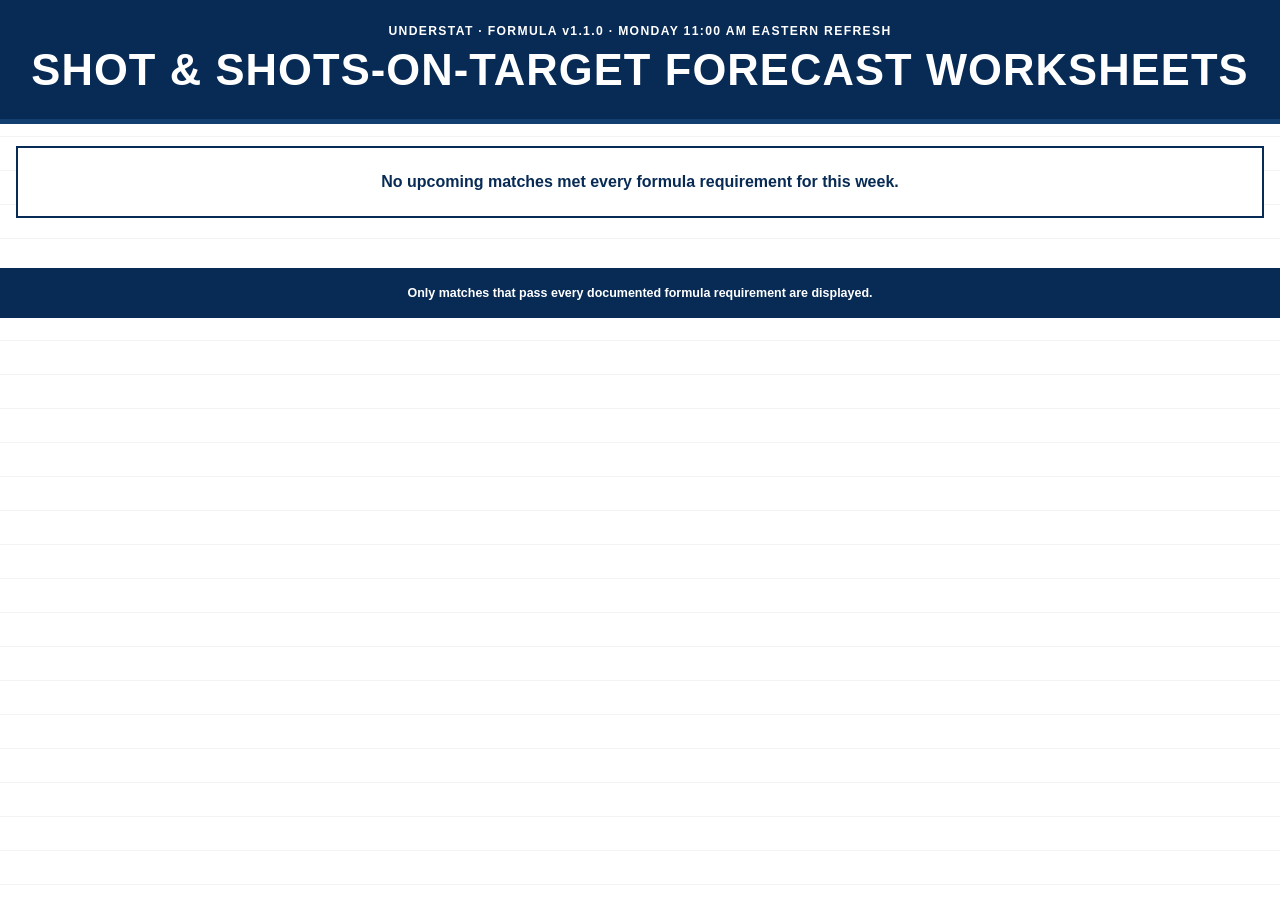
==== index.html @ fd8d9537 "Publish worksheet-only dashboard" ====
<!doctype html>
<html lang="en">
<head>
  <meta charset="utf-8">
  <meta name="viewport" content="width=device-width, initial-scale=1">
  <meta name="description" content="Weekly shots and shots-on-target forecast worksheets.">
  <title>Shot & Shots-on-Target Forecast Worksheets</title>
  <link rel="stylesheet" href="./assets/styles.css">
</head>
<body>
  <header class="site-header">
    <p>UNDERSTAT · FORMULA v1.1.0 · MONDAY 11:00 AM EASTERN REFRESH</p>
    <h1>SHOT & SHOTS-ON-TARGET FORECAST WORKSHEETS</h1>
  </header>
  <main>
    <section id="loading" class="message">Loading eligible weekly worksheets…</section>
    <section id="fixtures" class="worksheets" aria-live="polite"></section>
    <section id="empty" class="message hidden">
      No upcoming matches met every formula requirement for this week.
    </section>
  </main>
  <footer>
    Only matches that pass every documented formula requirement are displayed.
  </footer>
  <script src="./assets/app.js" defer></script>
</body>
</html>
---- assets/styles.css ----
:root{
  --navy:#082b55;
  --navy-2:#123f70;
  --navy-3:#2f5d89;
  --white:#ffffff;
  --blue-wash:rgba(8,43,85,.055);
  --blue-line:rgba(8,43,85,.30);
}
*{box-sizing:border-box}
body{margin:0;background:var(--white);color:var(--navy);font-family:Arial,Helvetica,sans-serif;background-image:linear-gradient(var(--blue-wash) 1px,transparent 1px);background-size:100% 34px}
.site-header{background:var(--navy);color:var(--white);text-align:center;padding:24px 18px;border-bottom:5px solid var(--navy-2)}
.site-header p{margin:0 0 8px;font-size:.76rem;font-weight:800;letter-spacing:.11em}
.site-header h1{margin:0;font-size:clamp(1.55rem,3.4vw,3rem);letter-spacing:.025em}
main{max-width:1740px;margin:auto;padding:22px 16px 50px}
.worksheets{display:grid;gap:32px}
.worksheet{background:var(--white);border:3px solid var(--navy);box-shadow:0 15px 38px rgba(8,43,85,.14)}
.worksheet-title{text-align:center;padding:14px 15px 12px;border-bottom:2px solid var(--navy)}
.worksheet-title h2{margin:0;font-size:clamp(1.55rem,3vw,2.35rem)}
.worksheet-title p{margin:6px 0 0;font-size:.82rem;font-weight:800;color:var(--navy-2)}
.team-grid{display:grid;grid-template-columns:1fr 1fr;gap:16px;padding:16px}
.panel{border:2px solid var(--navy);background:var(--white);overflow:hidden}
.panel-heading{display:flex;justify-content:space-between;gap:12px;padding:10px 12px;background:var(--blue-wash);border-bottom:2px solid var(--navy);font-weight:900}
.panel-heading strong{font-size:1.25rem}.panel-heading span{font-size:.79rem;text-align:right}
.table-wrap{overflow-x:auto;padding:10px}
table{width:100%;border-collapse:collapse;font-size:.77rem;color:var(--navy)}
th,td{border:1px solid var(--blue-line);padding:7px 6px;text-align:center;white-space:nowrap}
th{background:var(--blue-wash);font-weight:900}
td.opponent,td.fixture{text-align:left}
.sample-summary{padding:0 12px 7px;font-weight:900;font-size:.82rem;display:flex;gap:24px;flex-wrap:wrap}
.definitions{padding:0 12px 12px;font-size:.75rem;color:var(--navy-3);font-weight:700}
.rc{font-weight:900;text-decoration:underline}.fallback{display:block;font-size:.65rem}
.section-heading{padding:9px 13px;background:var(--blue-wash);border-top:2px solid var(--navy);border-bottom:2px solid var(--navy);font-weight:900;font-size:1.05rem}
.h2h{padding:10px 14px 14px}.h2h-note{font-size:.75rem;font-weight:700;color:var(--navy-3);margin:10px 0 0}
.calculation-grid{display:grid;grid-template-columns:1fr 1.08fr 1fr;gap:14px;padding:16px;border-top:2px solid var(--navy)}
.calculation{border:2px solid var(--navy);padding:13px;min-height:210px}.calculation h3{margin:0 0 14px;font-size:1.15rem}.formula-line{font-family:"Courier New",monospace;font-size:.84rem;font-weight:700;margin:10px 0;line-height:1.5}.formula-result{font-family:"Courier New",monospace;font-weight:900;margin:2px 0 14px;padding-left:34px}.context{margin-top:20px;font-family:"Courier New",monospace;font-size:.8rem;font-weight:700}
.component-row{display:grid;grid-template-columns:48px 1fr 70px;gap:8px;font-family:"Courier New",monospace;font-size:.82rem;font-weight:700;margin:9px 0}.combined-line{border-top:1px solid var(--blue-line);padding-top:10px;margin-top:12px;font-family:"Courier New",monospace;font-weight:900;font-size:.82rem}
.forecast-grid{display:grid;grid-template-columns:repeat(3,1fr);gap:10px;padding:0 16px 16px}.forecast-box{border:3px solid var(--navy);min-height:84px;padding:10px 13px;display:flex;justify-content:space-between;align-items:center;background:var(--blue-wash)}.forecast-box span{font-size:.95rem;font-weight:900}.forecast-box strong{font-size:2rem;color:var(--navy)}
.message{border:2px solid var(--navy);padding:25px;text-align:center;font-weight:900;background:var(--white)}.hidden{display:none}
footer{background:var(--navy);color:var(--white);text-align:center;padding:18px;font-size:.78rem;font-weight:700}
@media(max-width:1050px){.team-grid,.calculation-grid{grid-template-columns:1fr}.forecast-grid{grid-template-columns:1fr 1fr}}
@media(max-width:620px){main{padding:12px 7px 30px}.team-grid,.calculation-grid{padding:8px;gap:8px}.forecast-grid{grid-template-columns:1fr;padding:0 8px 8px}.worksheet-title p{line-height:1.55}.panel-heading{flex-direction:column}.panel-heading span{text-align:left}.forecast-box strong{font-size:1.65rem}}
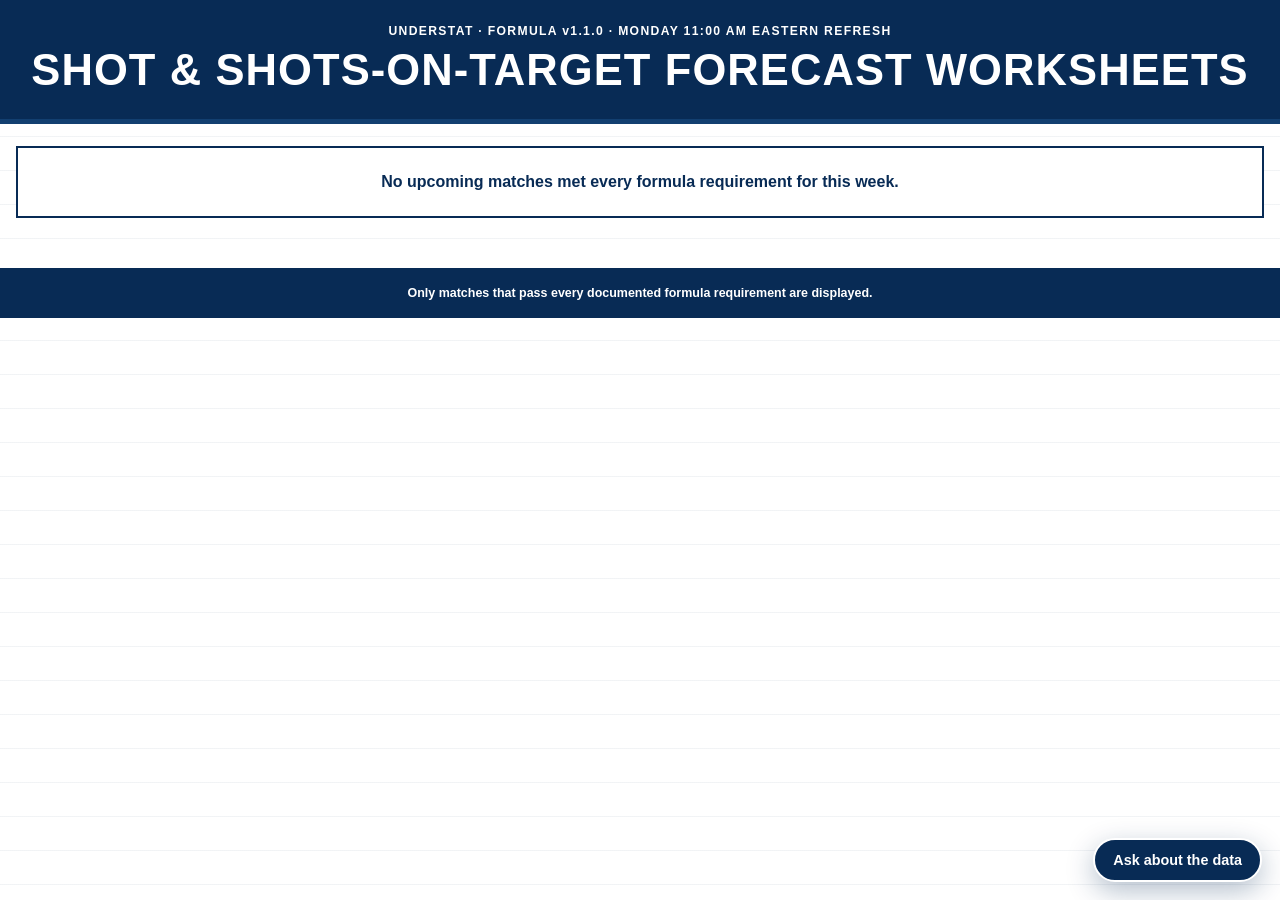
==== commit 435db10d: "Weekly refresh 2026-09-13T19:08:10Z" ====
--- a/index.html
+++ b/index.html
@@ -13,8 +13,8 @@
     <h1>SHOT & SHOTS-ON-TARGET FORECAST WORKSHEETS</h1>
   </header>
   <main>
-    <section id="loading" class="message">Loading eligible weekly worksheets…</section>
-    <section id="fixtures" class="worksheets" aria-live="polite"></section>
+    <section id="loading" class="message" role="status" aria-live="polite" aria-atomic="true">Loading eligible weekly worksheets…</section>
+    <section id="fixtures" class="worksheets"></section>
     <section id="empty" class="message hidden">
       No upcoming matches met every formula requirement for this week.
     </section>
@@ -22,6 +22,50 @@
   <footer>
     Only matches that pass every documented formula requirement are displayed.
   </footer>
+  <button
+    id="data-assistant-toggle"
+    class="assistant-toggle"
+    type="button"
+    aria-controls="data-assistant"
+    aria-haspopup="dialog"
+    aria-expanded="false"
+  >
+    Ask about the data
+  </button>
+  <aside id="data-assistant" class="assistant" role="dialog" aria-labelledby="assistant-title" aria-describedby="assistant-status" hidden>
+    <header class="assistant-header">
+      <div>
+        <h2 id="assistant-title">Dashboard data assistant</h2>
+        <span id="assistant-status" role="status" aria-live="polite" aria-atomic="true">Connecting to the published data…</span>
+      </div>
+      <button id="assistant-close" class="assistant-close" type="button" aria-label="Close data assistant">×</button>
+    </header>
+    <div id="assistant-messages" class="assistant-messages" role="log" aria-labelledby="assistant-title" aria-live="polite" aria-relevant="additions text"></div>
+    <div class="assistant-examples" aria-label="Example questions">
+      <button type="button" data-question="Show all matches">All matches</button>
+      <button type="button" data-question="Which match has the highest combined shots?">Highest shots</button>
+      <button type="button" data-question="Show matches with red cards">Red cards</button>
+    </div>
+    <div class="assistant-refresh">
+      <button
+        id="run-data-refresh"
+        type="button"
+        aria-describedby="refresh-help"
+        data-workflow-url="https://github.com/embcars2025/soccer-sports-bet/actions/workflows/refresh-dashboard.yml"
+        disabled
+      >Loading refresh option…</button>
+      <button id="check-data-update" type="button" aria-describedby="refresh-help">Check for updated data</button>
+      <a id="github-refresh-link" class="assistant-github-link hidden" href="https://github.com/embcars2025/soccer-sports-bet/actions/workflows/refresh-dashboard.yml" target="_blank" rel="noopener noreferrer">Open the private GitHub refresh workflow (new tab)</a>
+      <small id="refresh-help">Runs the same formula using the current time, includes newly completed games and updated source data, then republishes eligible matches through Sunday.</small>
+    </div>
+    <form id="assistant-form" class="assistant-form">
+      <label class="visually-hidden" for="assistant-input">Ask a question about the dashboard data</label>
+      <input id="assistant-input" type="text" autocomplete="off" placeholder="Ask about a team, match, shots, SOT…" required>
+      <button type="submit">Send</button>
+    </form>
+  </aside>
   <script src="./assets/app.js" defer></script>
+  <script src="./assets/chat-engine.js" defer></script>
+  <script src="./assets/chat.js" defer></script>
 </body>
 </html>
--- a/assets/styles.css
+++ b/assets/styles.css
@@ -5,6 +5,7 @@
   --white:#ffffff;
   --blue-wash:rgba(8,43,85,.055);
   --blue-line:rgba(8,43,85,.30);
+  --focus:#071c33;
 }
 *{box-sizing:border-box}
 body{margin:0;background:var(--white);color:var(--navy);font-family:Arial,Helvetica,sans-serif;background-image:linear-gradient(var(--blue-wash) 1px,transparent 1px);background-size:100% 34px}
@@ -37,5 +38,44 @@
 .forecast-grid{display:grid;grid-template-columns:repeat(3,1fr);gap:10px;padding:0 16px 16px}.forecast-box{border:3px solid var(--navy);min-height:84px;padding:10px 13px;display:flex;justify-content:space-between;align-items:center;background:var(--blue-wash)}.forecast-box span{font-size:.95rem;font-weight:900}.forecast-box strong{font-size:2rem;color:var(--navy)}
 .message{border:2px solid var(--navy);padding:25px;text-align:center;font-weight:900;background:var(--white)}.hidden{display:none}
 footer{background:var(--navy);color:var(--white);text-align:center;padding:18px;font-size:.78rem;font-weight:700}
+.visually-hidden{position:absolute!important;width:1px!important;height:1px!important;padding:0!important;margin:-1px!important;overflow:hidden!important;clip:rect(0,0,0,0)!important;white-space:nowrap!important;border:0!important}
+.assistant-toggle{position:fixed;right:18px;bottom:18px;z-index:20;border:2px solid var(--white);border-radius:999px;background:var(--navy);color:var(--white);box-shadow:0 9px 28px rgba(8,43,85,.3);padding:12px 18px;font:inherit;font-size:.9rem;font-weight:900;cursor:pointer}
+.assistant-toggle:hover,.assistant-toggle:focus-visible{background:var(--navy-2)}
+.assistant-toggle:focus-visible{outline:3px solid var(--focus);outline-offset:3px;box-shadow:0 0 0 6px var(--white),0 9px 28px rgba(8,43,85,.3)}
+.assistant{position:fixed;right:18px;bottom:72px;z-index:30;width:410px;width:min(410px,calc(100vw - 24px));height:650px;height:min(650px,calc(100dvh - 96px));background:var(--white);border:3px solid var(--navy);box-shadow:0 18px 50px rgba(8,43,85,.28);display:grid;grid-template-rows:auto minmax(0,1fr) auto auto auto;overflow:hidden}
+.assistant[hidden]{display:none}
+.assistant-header{display:flex;justify-content:space-between;gap:12px;align-items:flex-start;background:var(--navy);color:var(--white);padding:12px 14px}
+.assistant-header h2{margin:0;font-size:1rem}.assistant-header span{display:block;margin-top:4px;font-size:.8rem;line-height:1.35;font-weight:700}
+.assistant-close{border:1px solid var(--white);border-radius:50%;background:transparent;color:var(--white);width:30px;height:30px;font-size:1.35rem;line-height:1;cursor:pointer}
+.assistant-close:hover,.assistant-close:focus-visible{background:var(--white);color:var(--navy)}
+.assistant-close:focus-visible{outline:3px solid var(--white);outline-offset:3px;box-shadow:0 0 0 6px var(--navy)}
+.assistant-messages{min-height:0;overflow-y:auto;padding:13px;background:linear-gradient(var(--blue-wash) 1px,transparent 1px);background-size:100% 28px}
+.assistant-message{max-width:94%;margin:0 0 11px;padding:9px 11px;border:1px solid var(--blue-line);background:var(--white);box-shadow:0 3px 10px rgba(8,43,85,.08)}
+.assistant-message.user{margin-left:auto;background:var(--navy);border-color:var(--navy);color:var(--white)}
+.assistant-message strong{display:block;margin-bottom:5px;font-size:.76rem;text-transform:uppercase;letter-spacing:.06em}
+.assistant-message p{margin:0;white-space:pre-wrap;font-size:.87rem;line-height:1.48;overflow-wrap:anywhere}
+.assistant-message-actions{display:flex;gap:6px;flex-wrap:wrap;margin-top:8px}
+.assistant-message-actions button,.assistant-examples button{border:1px solid var(--navy);background:var(--white);color:var(--navy);padding:6px 8px;font:inherit;font-size:.78rem;font-weight:800;cursor:pointer}
+.assistant-message-actions button:hover,.assistant-message-actions button:focus-visible,.assistant-examples button:hover,.assistant-examples button:focus-visible{background:var(--navy);color:var(--white)}
+.assistant-message-actions button:focus-visible,.assistant-examples button:focus-visible{outline:3px solid var(--focus);outline-offset:2px}
+.assistant-examples{display:flex;gap:6px;overflow-x:auto;padding:8px 10px;border-top:1px solid var(--blue-line);background:var(--white)}
+.assistant-examples button{white-space:nowrap}
+.assistant-refresh{display:grid;grid-template-columns:1fr 1fr;gap:7px;padding:9px 10px;border-top:1px solid var(--blue-line);background:var(--blue-wash)}
+.assistant-refresh button{border:2px solid var(--navy);background:var(--navy);color:var(--white);padding:8px 9px;font:inherit;font-size:.8rem;font-weight:900;cursor:pointer}
+.assistant-refresh button+button{background:var(--white);color:var(--navy)}
+.assistant-refresh button:hover,.assistant-refresh button:focus-visible{background:var(--navy-2);color:var(--white)}
+.assistant-refresh button:focus-visible,.assistant-github-link:focus-visible,.assistant-form input:focus-visible,.assistant-form button:focus-visible{outline:3px solid var(--focus);outline-offset:2px}
+.assistant-refresh button:disabled{opacity:.6;cursor:wait}
+.assistant-github-link{grid-column:1/-1;color:var(--navy);font-size:.78rem;font-weight:800;line-height:1.35}
+.assistant-refresh small{grid-column:1/-1;font-size:.75rem;line-height:1.4;font-weight:700;color:var(--navy-2)}
+.assistant-form{display:grid;grid-template-columns:1fr auto;gap:7px;padding:10px;border-top:2px solid var(--navy);background:var(--white)}
+.assistant-form input{min-width:0;border:2px solid var(--navy);padding:9px 10px;color:var(--navy);font:inherit;font-size:.87rem}
+.assistant-form button{border:2px solid var(--navy);background:var(--navy);color:var(--white);padding:8px 12px;font:inherit;font-size:.78rem;font-weight:900;cursor:pointer}
+.assistant-form button:hover,.assistant-form button:focus-visible{background:var(--navy-2)}
+.worksheet-title h2:focus-visible{outline:3px solid var(--focus);outline-offset:4px}
+.worksheet-highlight{animation:worksheet-highlight 2.2s ease}
+@keyframes worksheet-highlight{0%,100%{box-shadow:0 15px 38px rgba(8,43,85,.14)}25%,75%{box-shadow:0 0 0 7px rgba(18,63,112,.25),0 15px 38px rgba(8,43,85,.2)}}
 @media(max-width:1050px){.team-grid,.calculation-grid{grid-template-columns:1fr}.forecast-grid{grid-template-columns:1fr 1fr}}
-@media(max-width:620px){main{padding:12px 7px 30px}.team-grid,.calculation-grid{padding:8px;gap:8px}.forecast-grid{grid-template-columns:1fr;padding:0 8px 8px}.worksheet-title p{line-height:1.55}.panel-heading{flex-direction:column}.panel-heading span{text-align:left}.forecast-box strong{font-size:1.65rem}}
+@media(max-width:620px){main{padding:12px 7px 30px}.team-grid,.calculation-grid{padding:8px;gap:8px}.forecast-grid{grid-template-columns:1fr;padding:0 8px 8px}.worksheet-title p{line-height:1.55}.panel-heading{flex-direction:column}.panel-heading span{text-align:left}.forecast-box strong{font-size:1.65rem}.assistant-toggle{right:10px;bottom:10px}.assistant{right:6px;bottom:62px;width:calc(100vw - 12px);height:calc(100dvh - 72px)}.assistant-refresh{grid-template-columns:1fr}.assistant-refresh small,.assistant-github-link{grid-column:1}.assistant-form input{font-size:16px}}
+@media(max-height:520px){.assistant{inset:0;width:100vw;height:100dvh;max-width:none;border-width:2px;grid-template-rows:auto minmax(72px,1fr) auto auto}.assistant-examples{display:none}.assistant-refresh{padding:7px 9px}.assistant-refresh small{font-size:.72rem}.assistant-form{padding:8px}}
+@media(prefers-reduced-motion:reduce){.worksheet-highlight{animation:none}.worksheet{scroll-behavior:auto}}
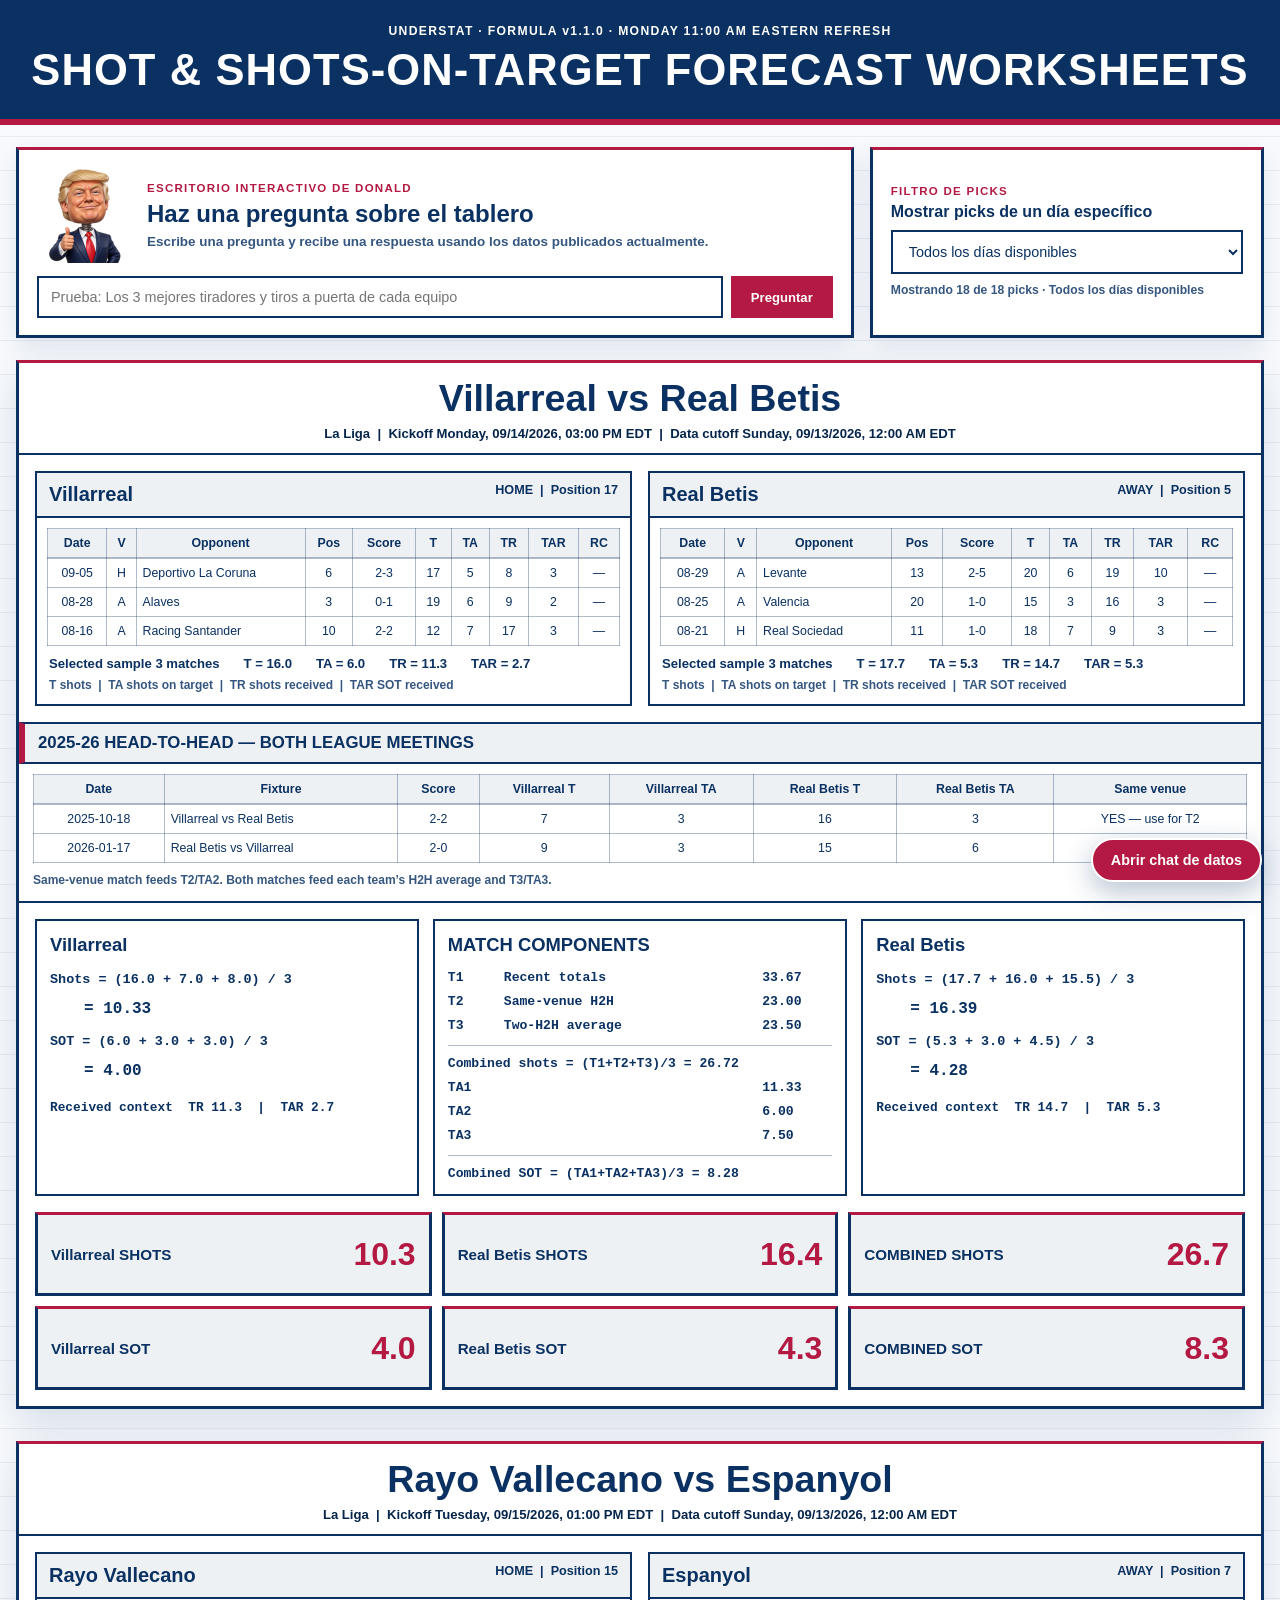
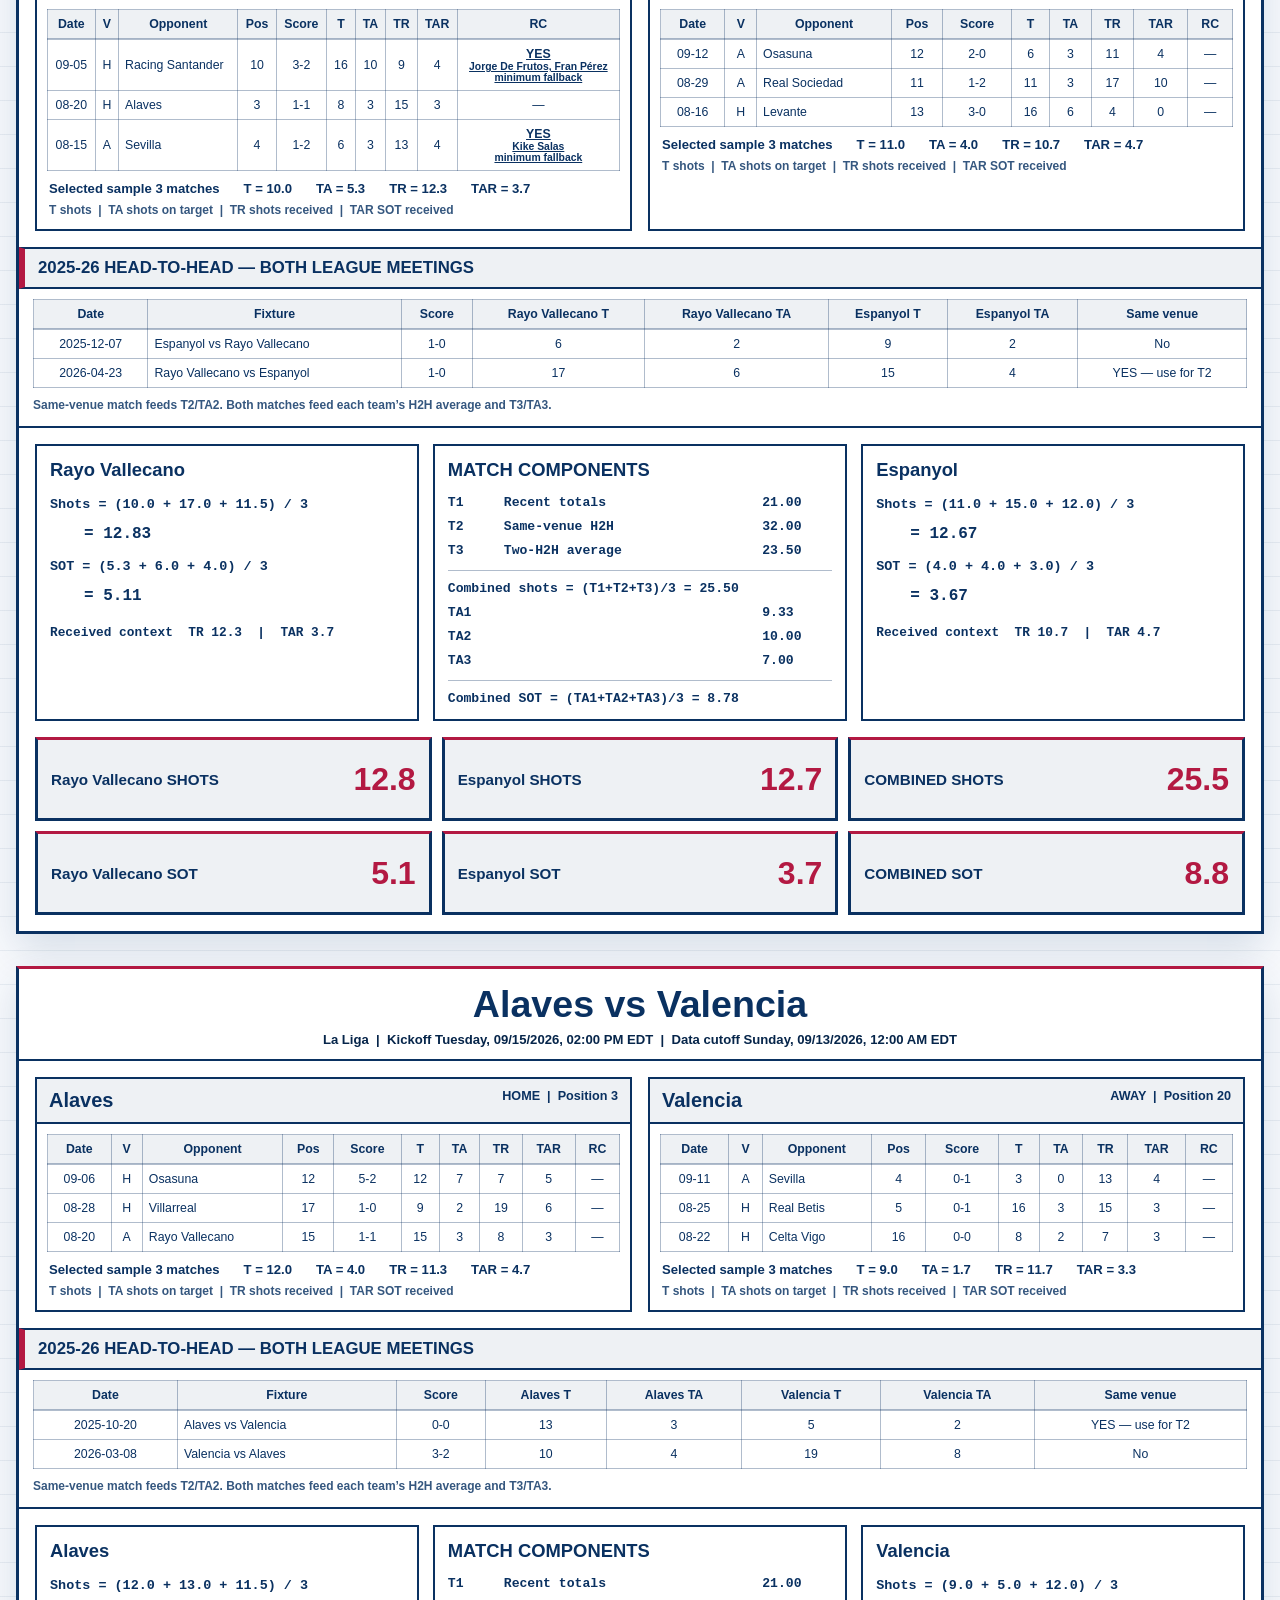
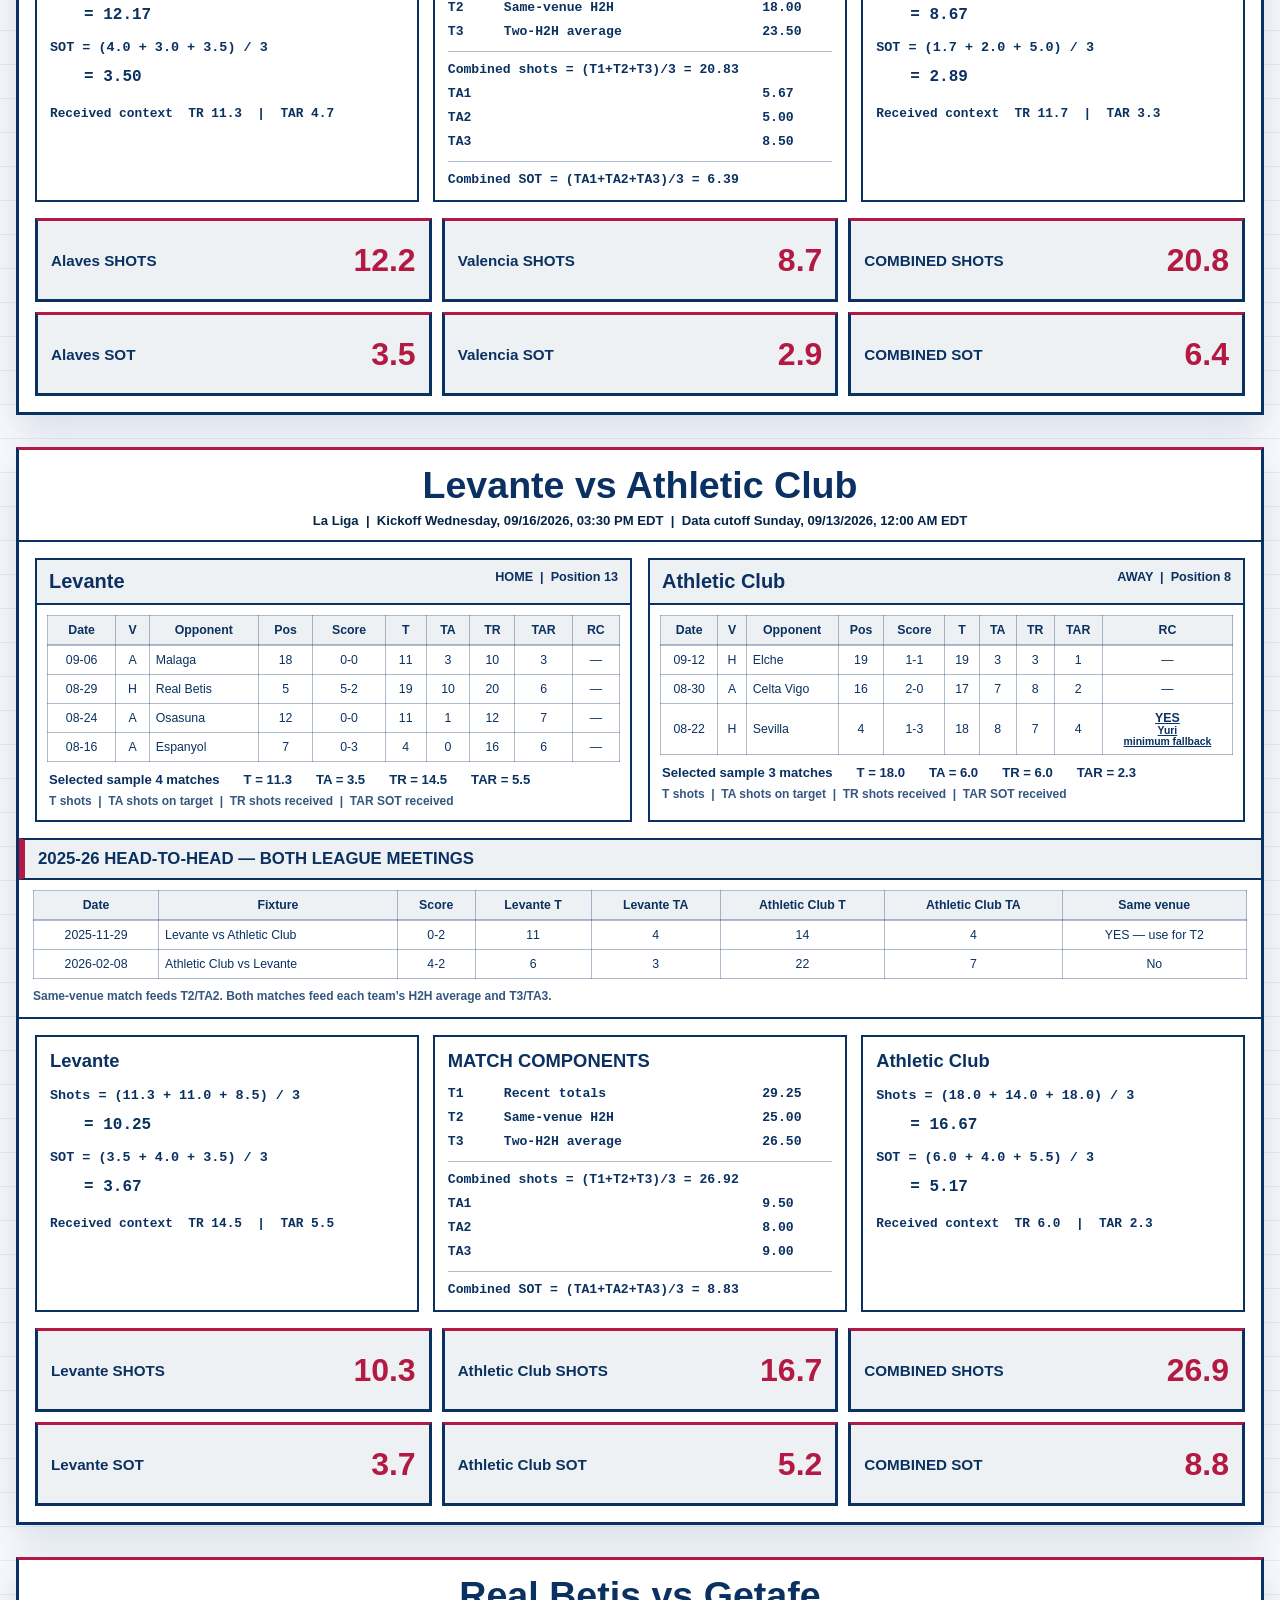
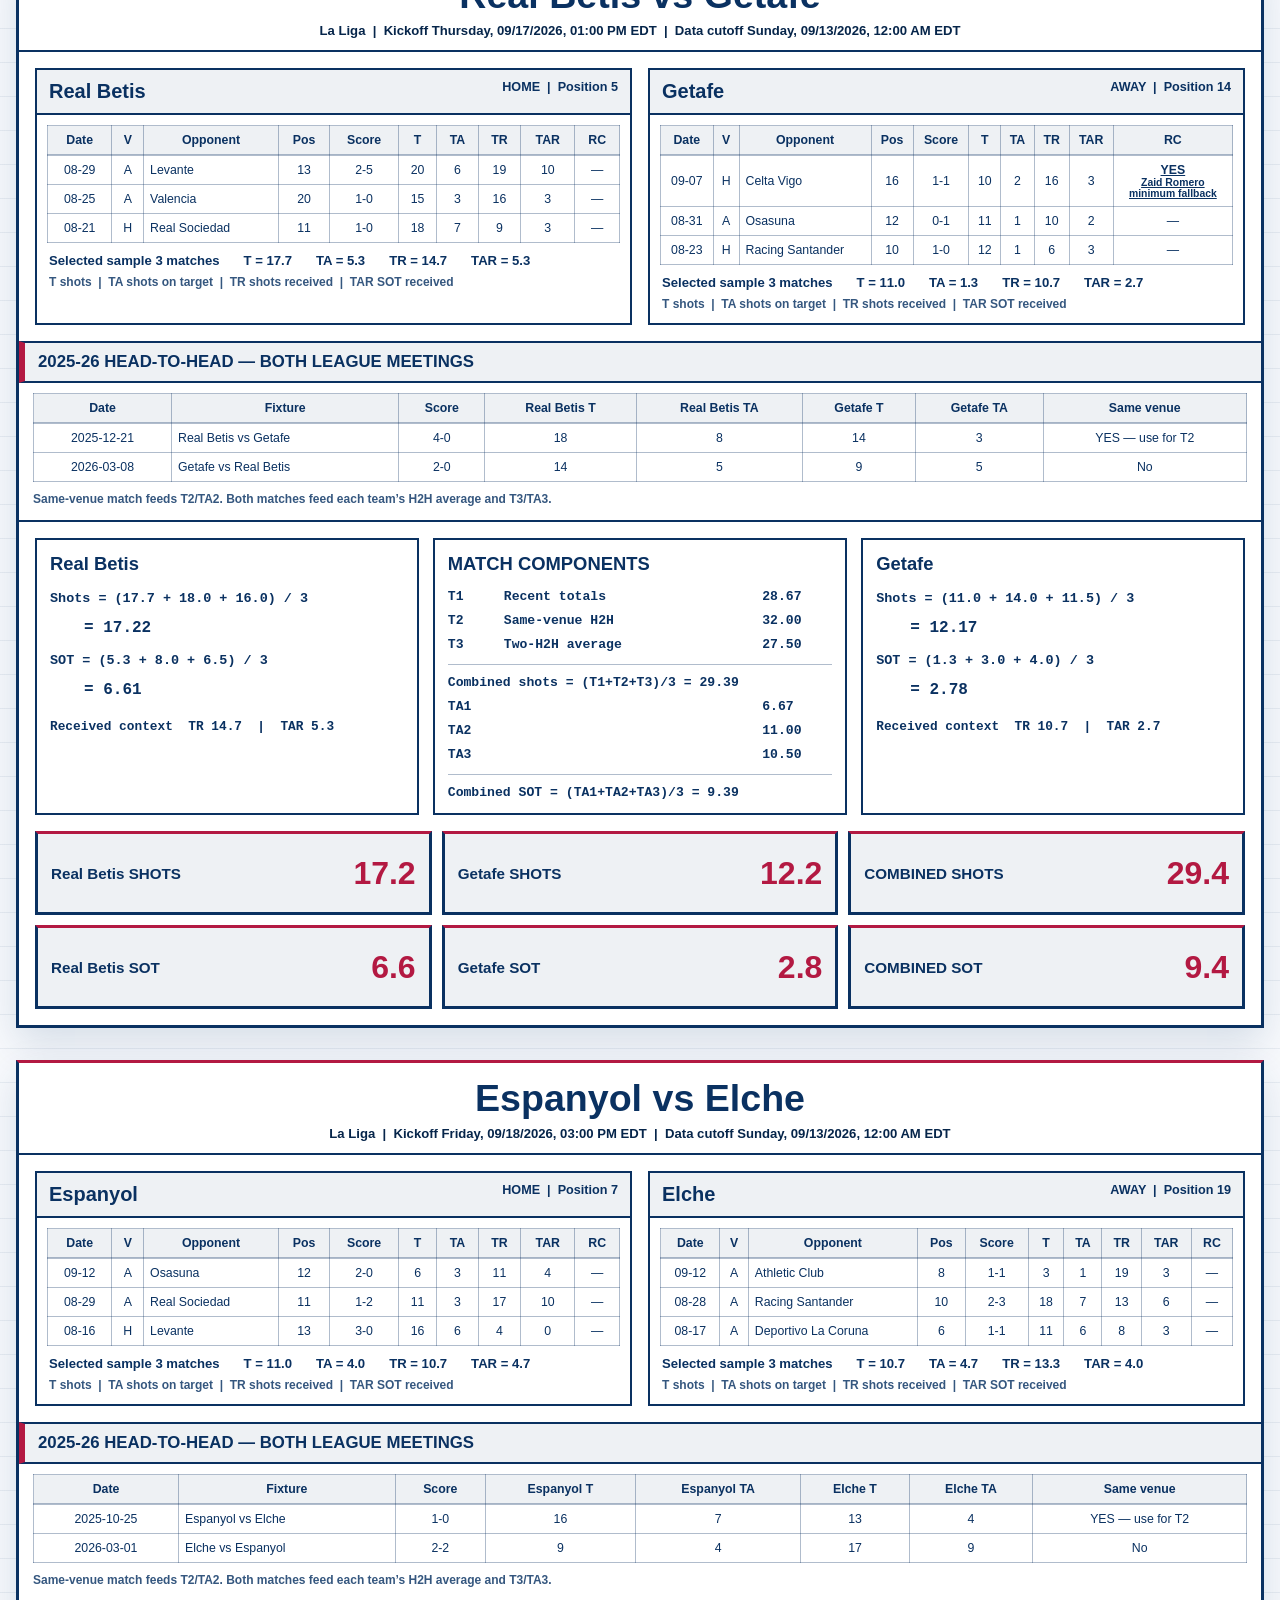
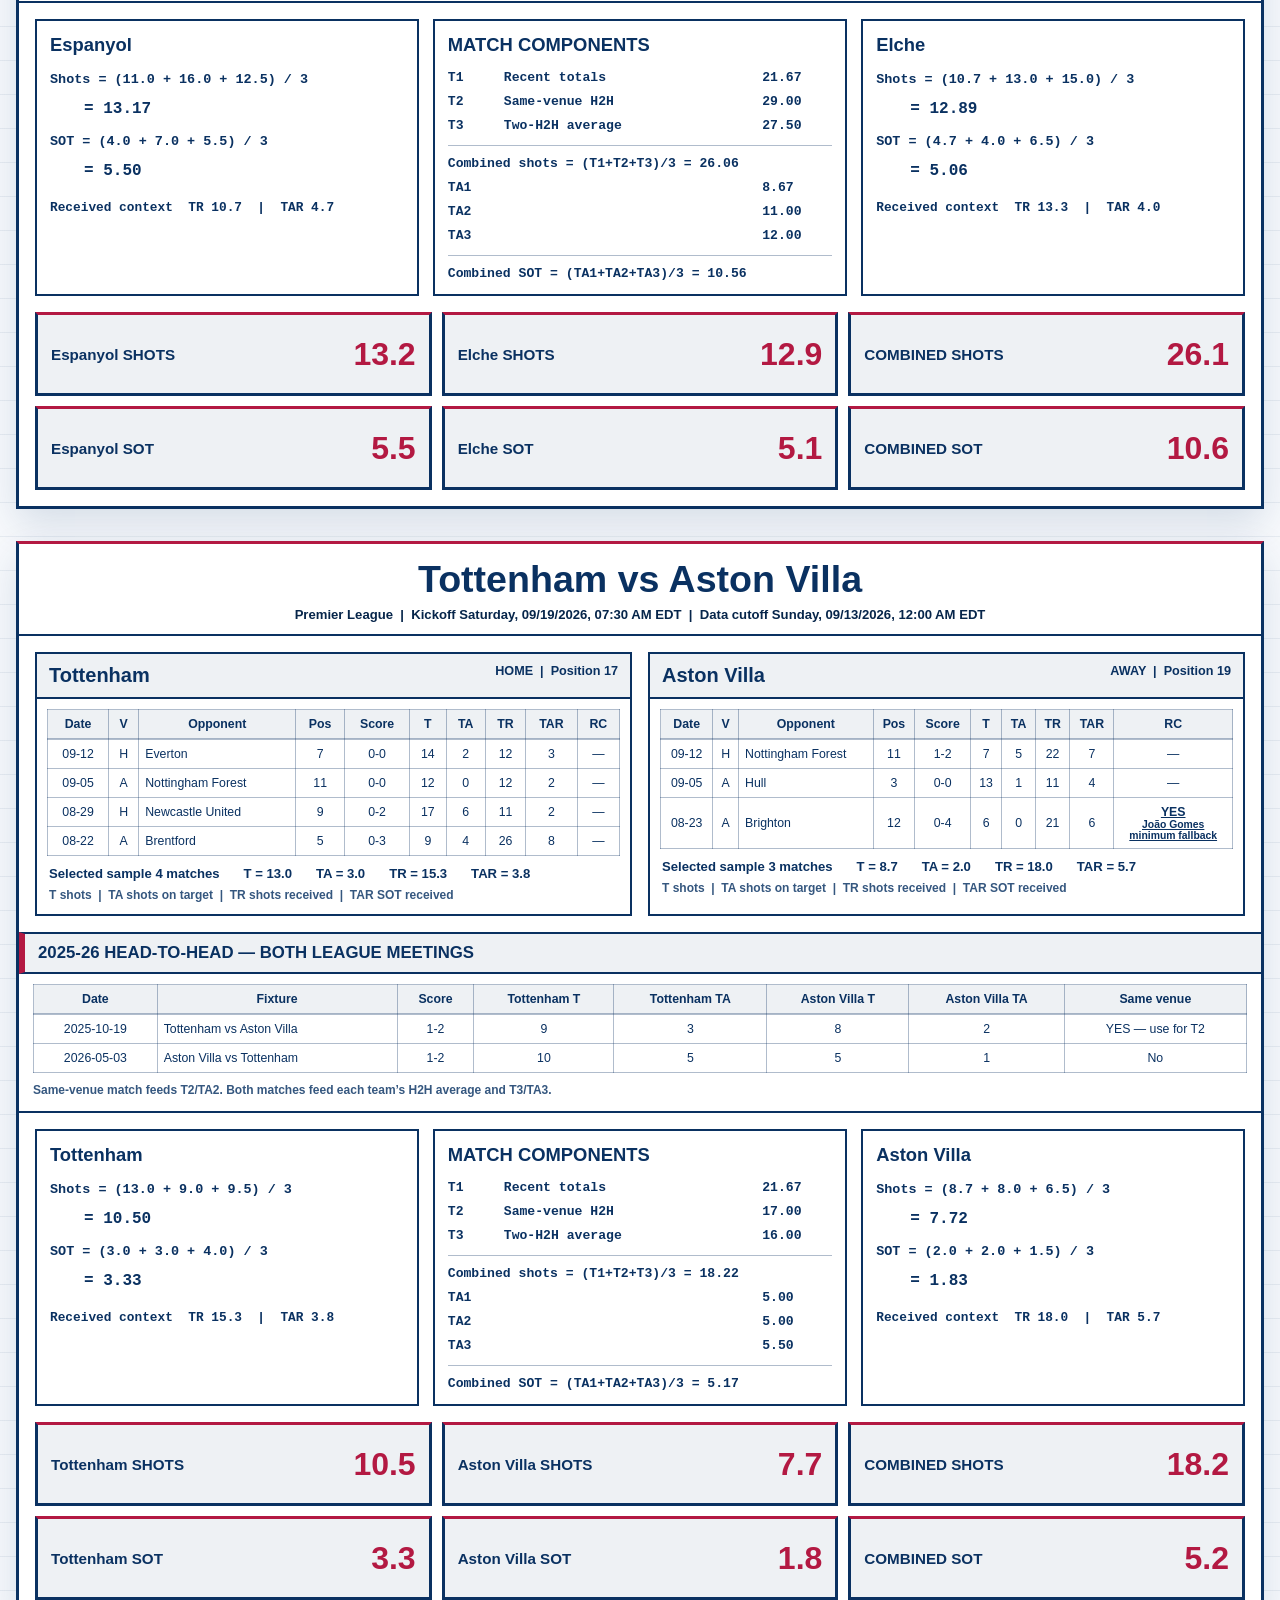
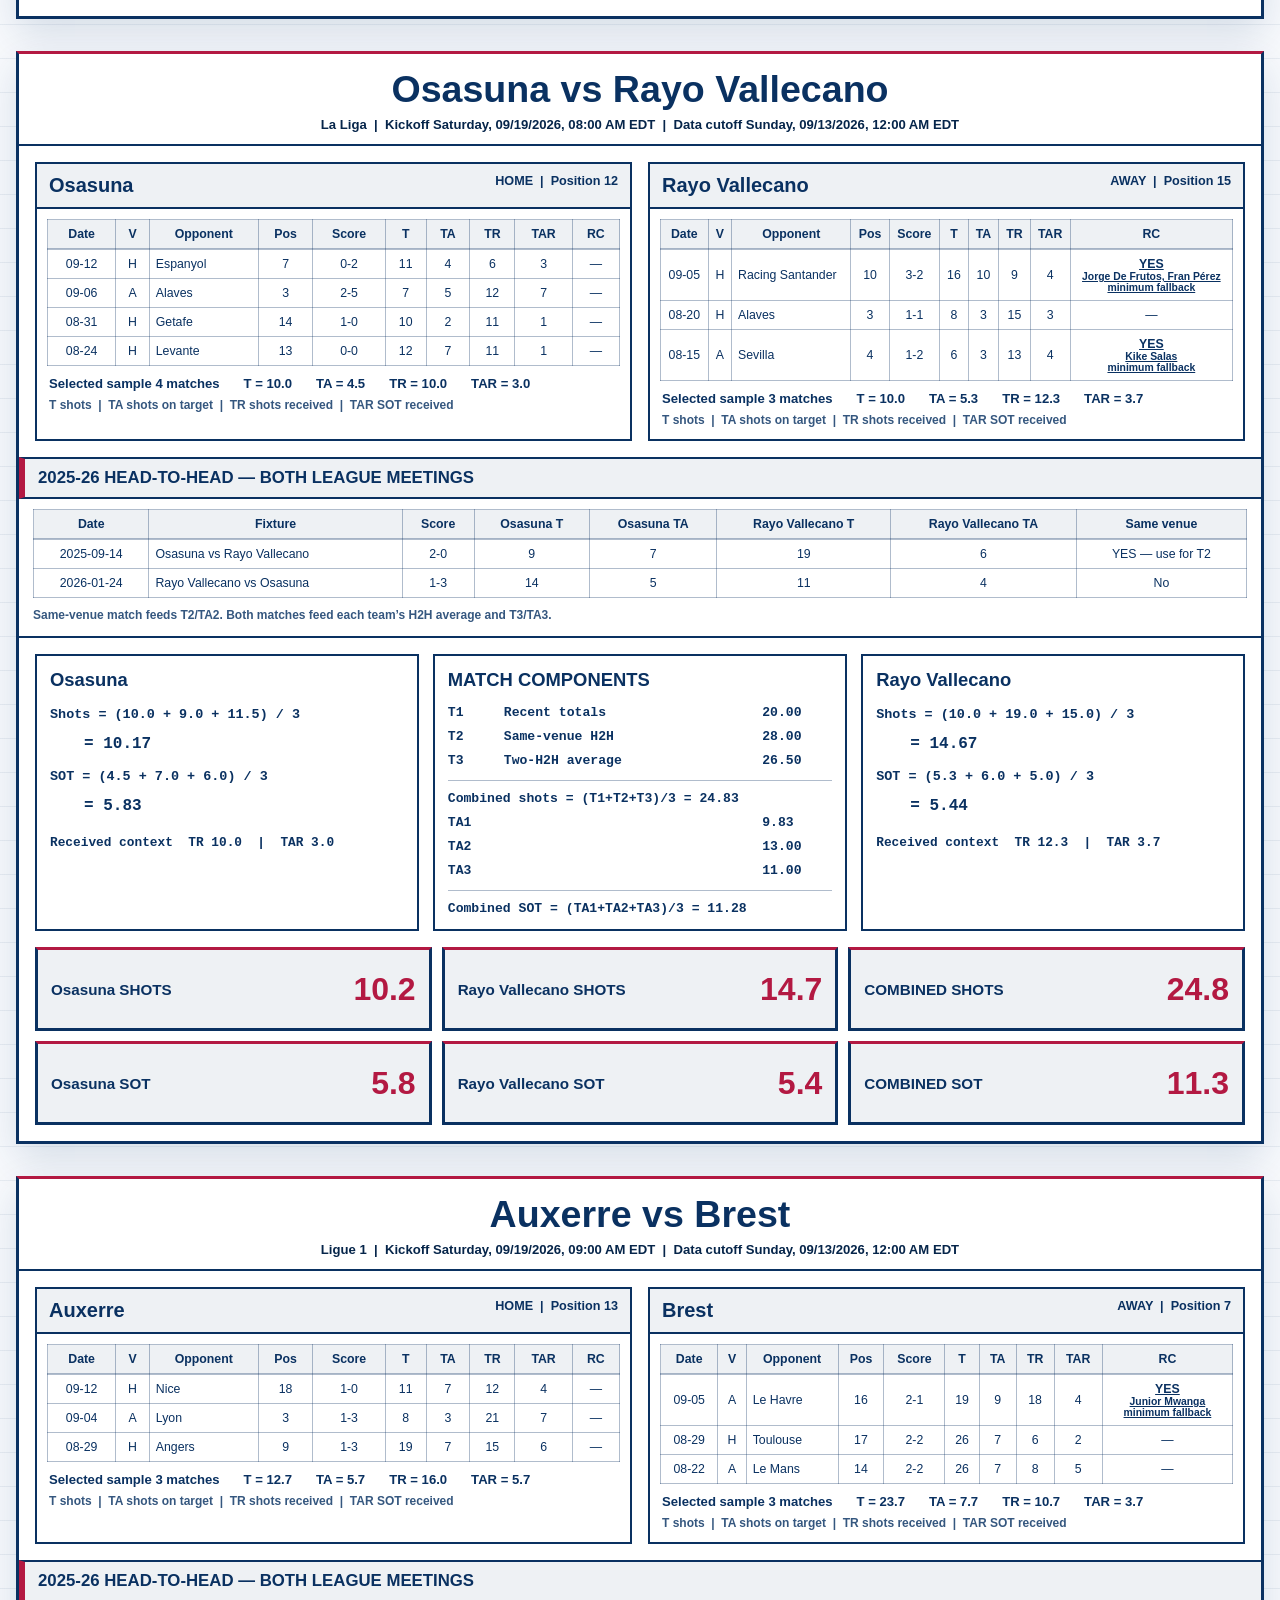
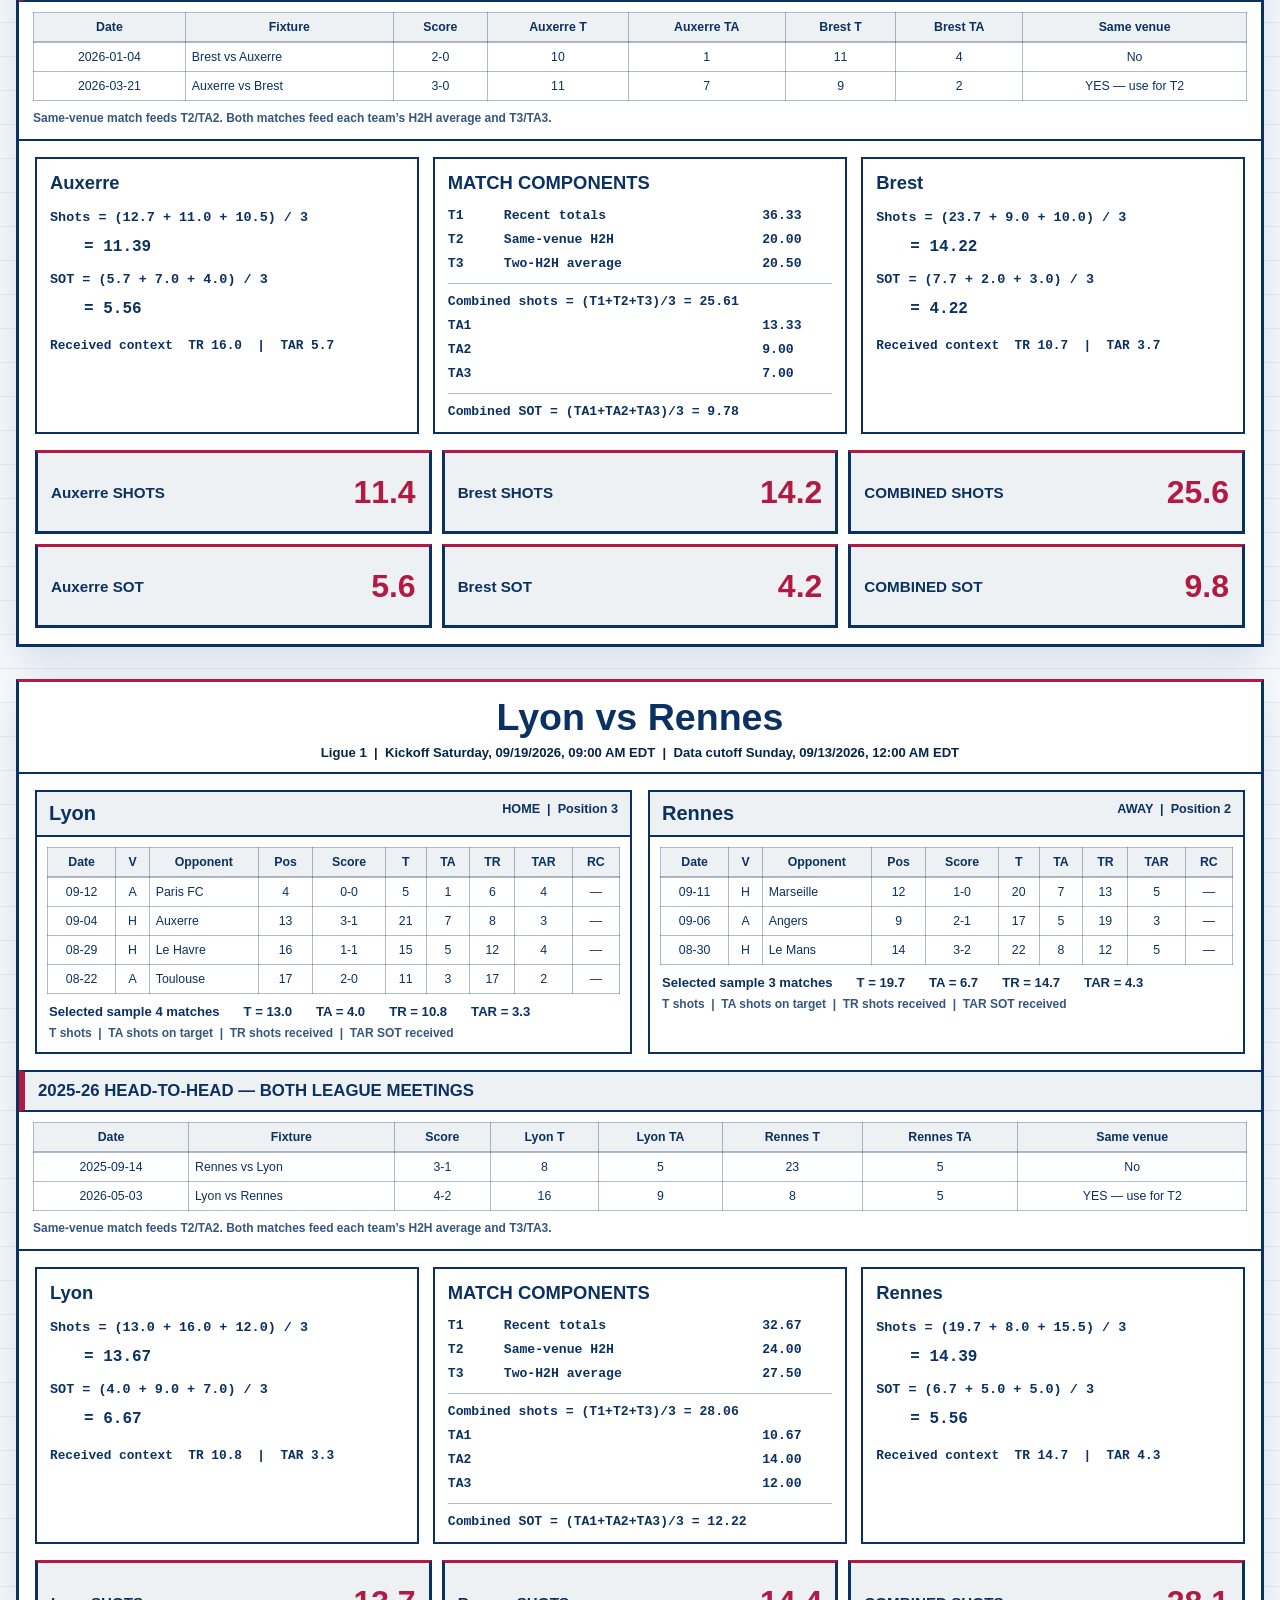
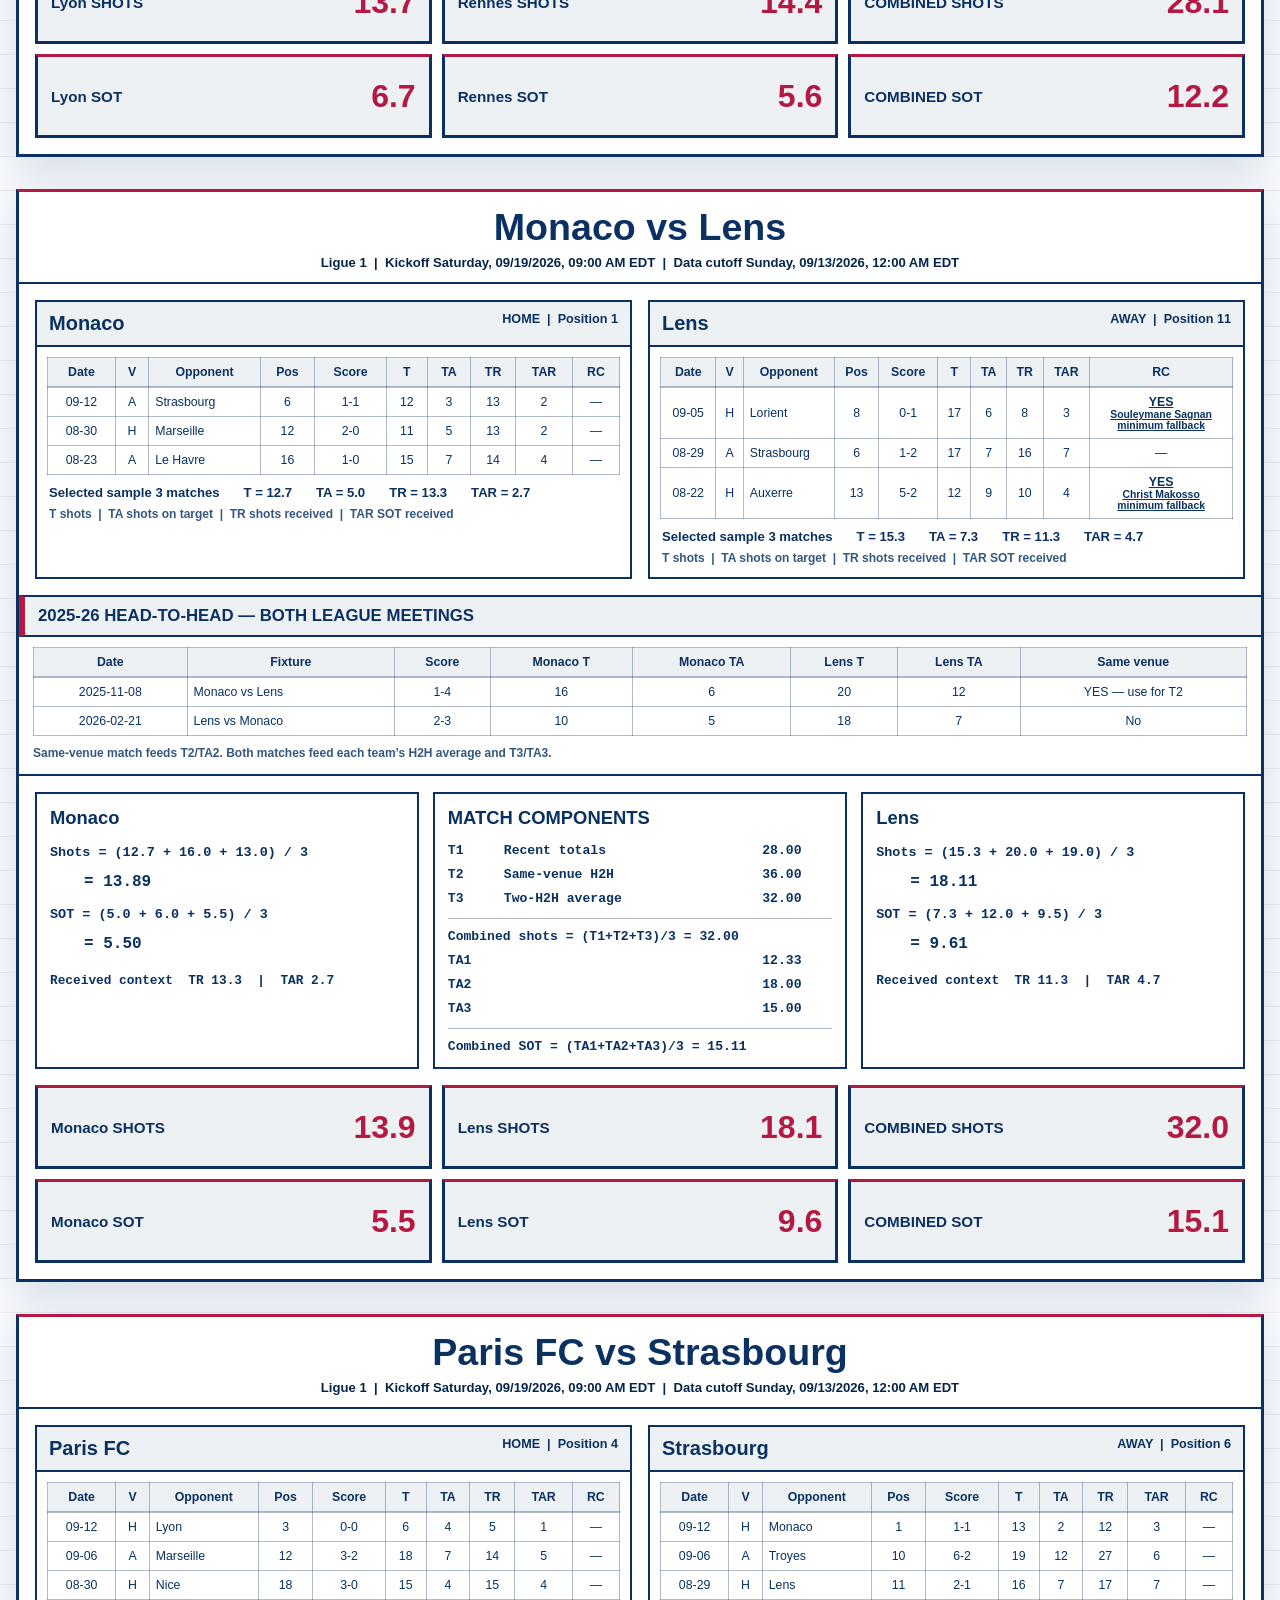
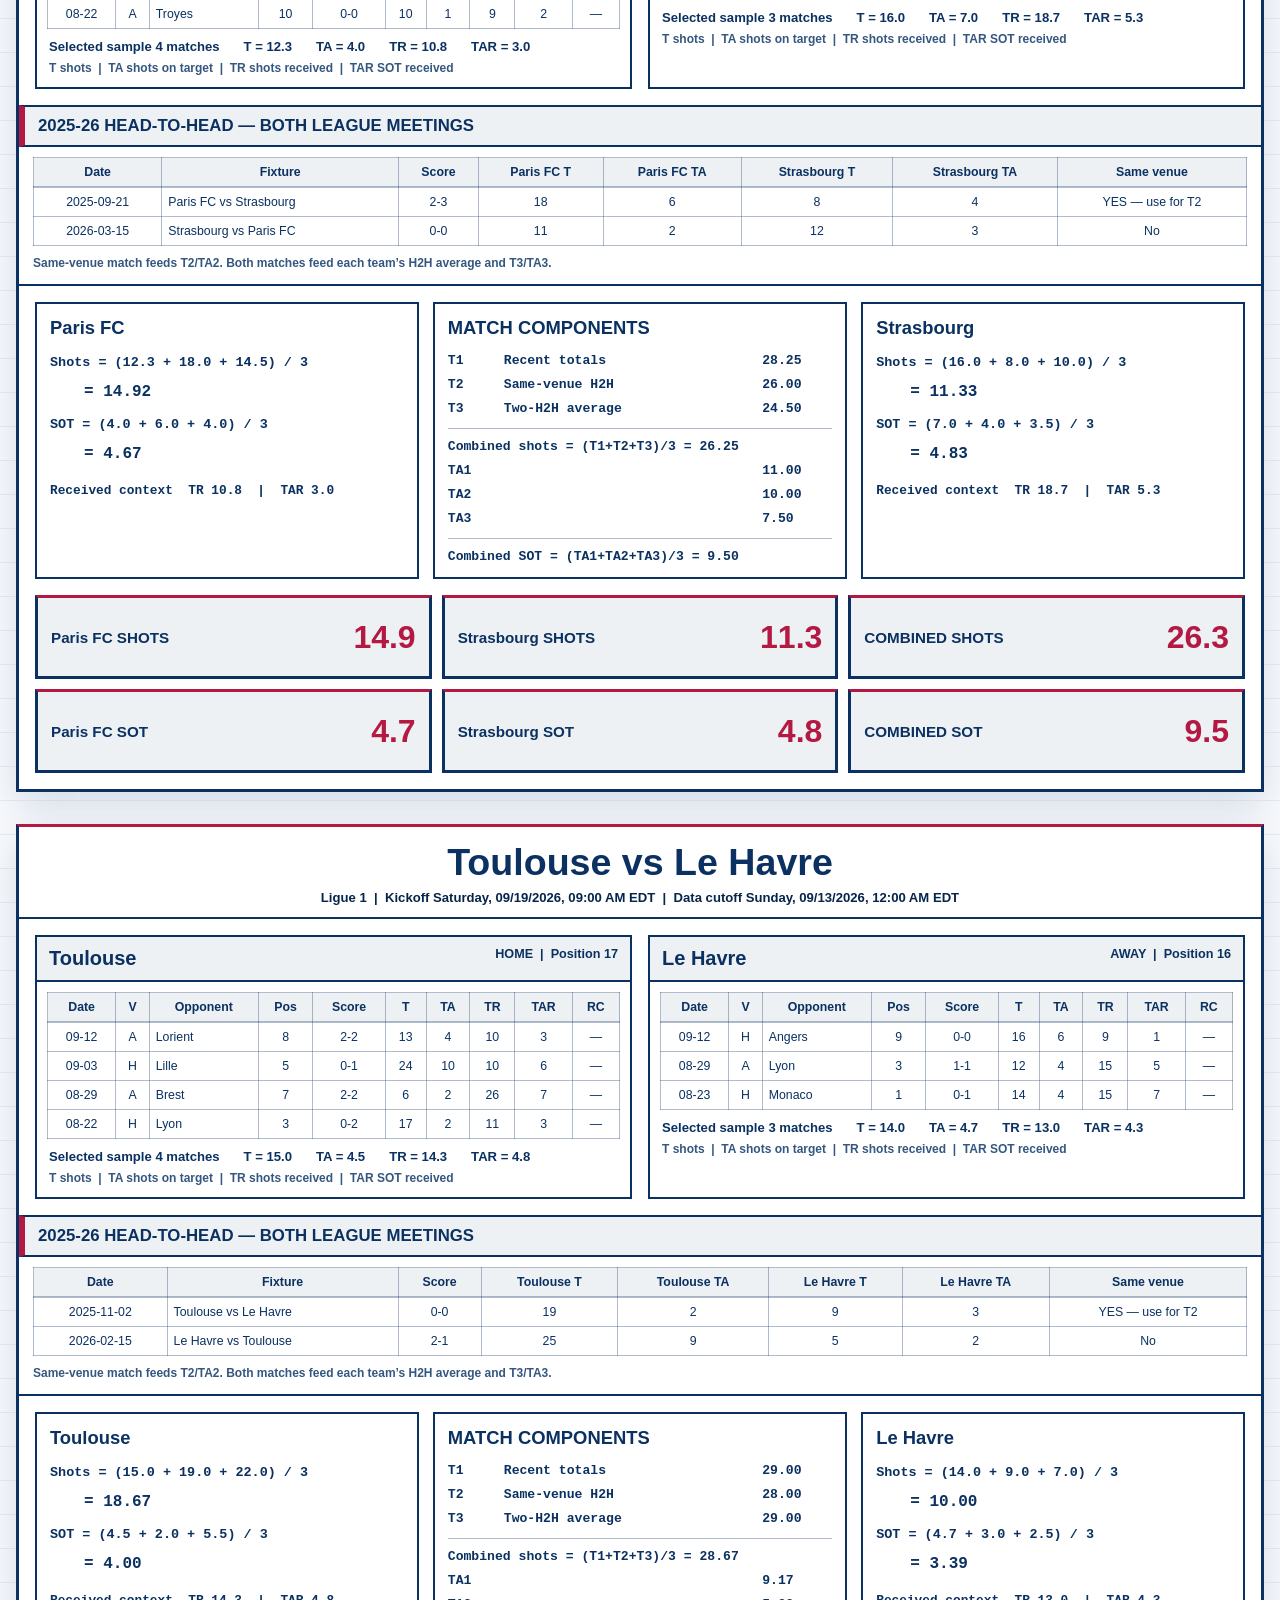
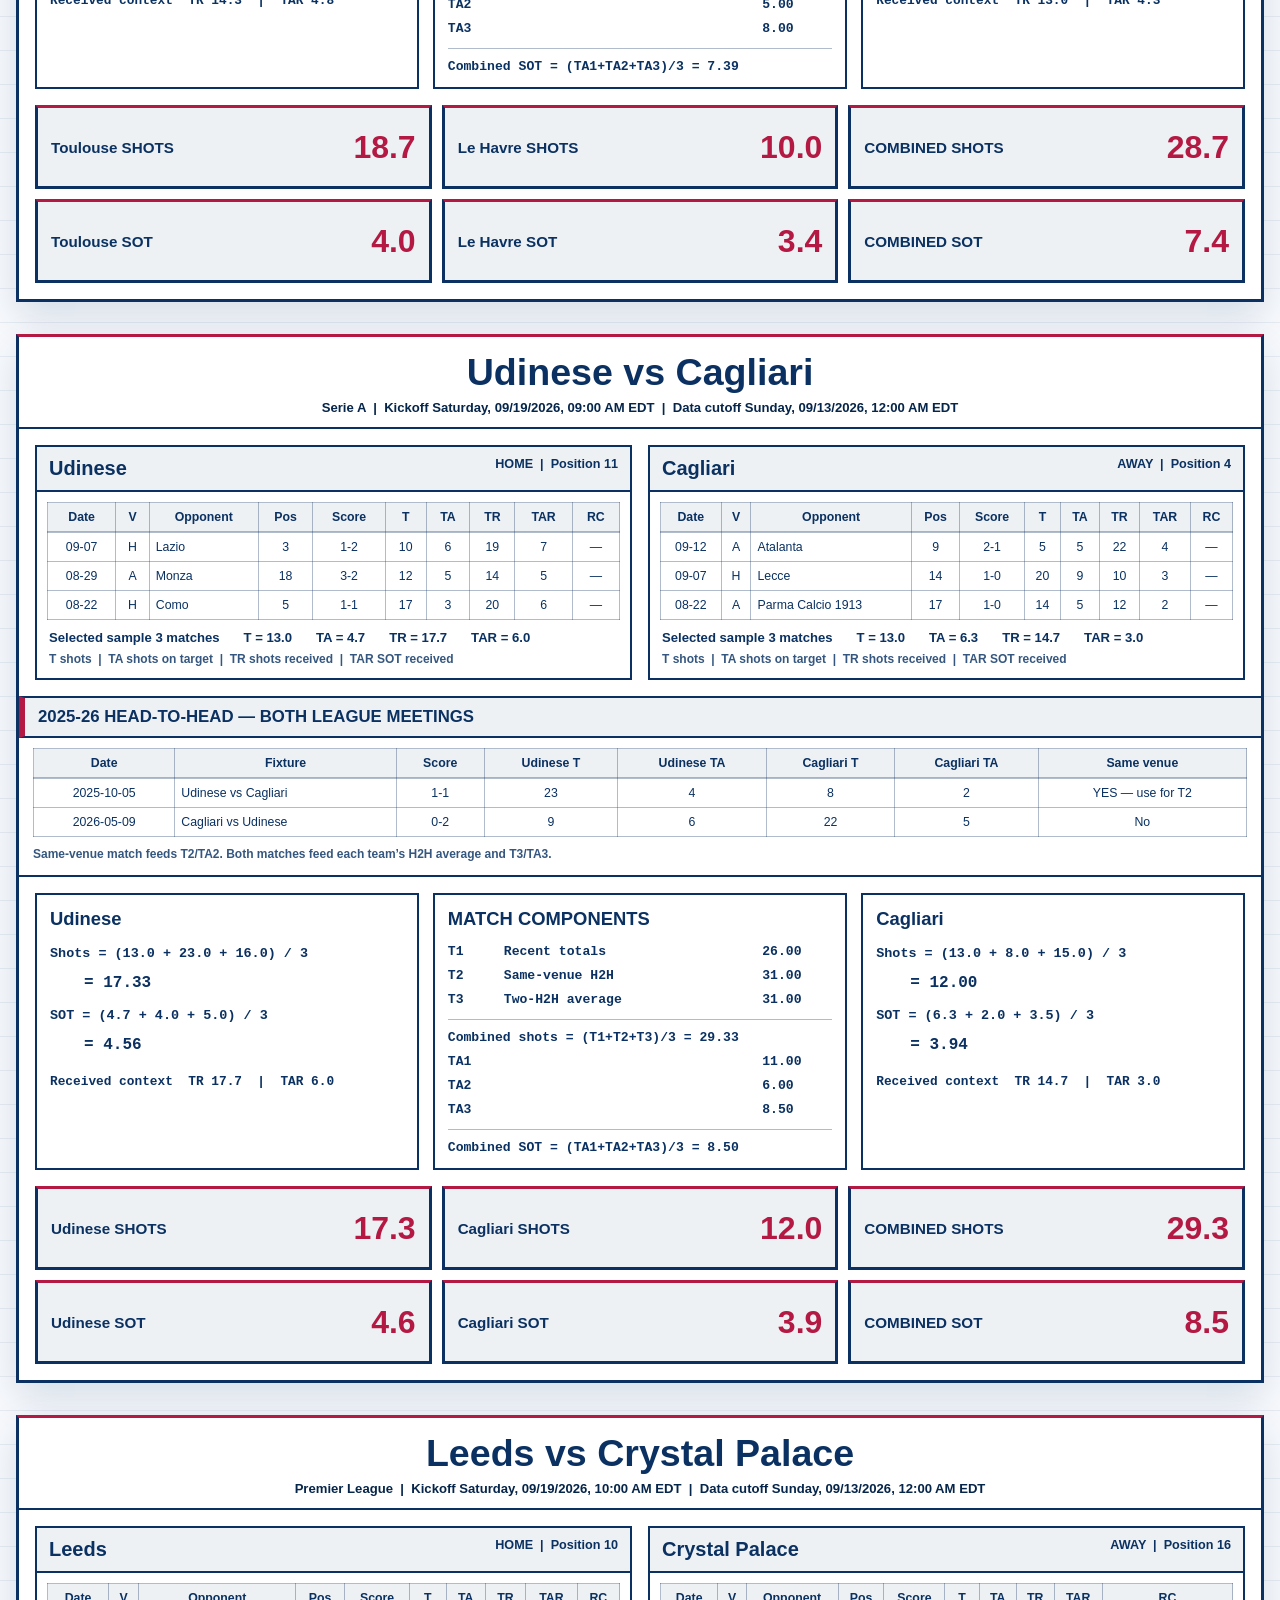
==== commit 746859a6: "Publish Spanish dashboard UI and refresh gateway" ====
--- a/index.html
+++ b/index.html
@@ -3,6 +3,7 @@
 <head>
   <meta charset="utf-8">
   <meta name="viewport" content="width=device-width, initial-scale=1">
+  <meta name="theme-color" content="#0A3161">
   <meta name="description" content="Weekly shots and shots-on-target forecast worksheets.">
   <title>Shot & Shots-on-Target Forecast Worksheets</title>
   <link rel="stylesheet" href="./assets/styles.css">
@@ -13,8 +14,36 @@
     <h1>SHOT & SHOTS-ON-TARGET FORECAST WORKSHEETS</h1>
   </header>
   <main>
+    <section class="dashboard-tools" lang="es" aria-label="Preguntas y filtros del tablero">
+      <div class="quick-question">
+        <div class="quick-question-host">
+          <img src="./assets/donald-trump-bobblehead.png" alt="Cabezona de Donald Trump, anfitrión de datos" width="96" height="96">
+          <div>
+            <p class="tool-kicker">ESCRITORIO INTERACTIVO DE DONALD</p>
+            <h2>Haz una pregunta sobre el tablero</h2>
+            <p>Escribe una pregunta y recibe una respuesta usando los datos publicados actualmente.</p>
+          </div>
+        </div>
+        <form id="quick-assistant-form" class="quick-question-form">
+          <label class="visually-hidden" for="quick-assistant-input">Haz una pregunta sobre los datos del tablero</label>
+          <input id="quick-assistant-input" type="text" autocomplete="off" placeholder="Prueba: Los 3 mejores tiradores y tiros a puerta de cada equipo" required>
+          <button type="submit">Preguntar</button>
+        </form>
+      </div>
+      <div class="pick-filter">
+        <p class="tool-kicker">FILTRO DE PICKS</p>
+        <label for="pick-date-filter">Mostrar picks de un día específico</label>
+        <select id="pick-date-filter" disabled>
+          <option value="all">Todos los días disponibles</option>
+        </select>
+        <p id="pick-filter-status" role="status" aria-live="polite">Cargando fechas disponibles…</p>
+      </div>
+    </section>
     <section id="loading" class="message" role="status" aria-live="polite" aria-atomic="true">Loading eligible weekly worksheets…</section>
     <section id="fixtures" class="worksheets"></section>
+    <section id="filter-empty" class="message hidden">
+      No hay picks publicados para esa fecha.
+    </section>
     <section id="empty" class="message hidden">
       No upcoming matches met every formula requirement for this week.
     </section>
@@ -25,26 +54,31 @@
   <button
     id="data-assistant-toggle"
     class="assistant-toggle"
+    lang="es"
     type="button"
     aria-controls="data-assistant"
     aria-haspopup="dialog"
     aria-expanded="false"
   >
-    Ask about the data
+    Abrir chat de datos
   </button>
-  <aside id="data-assistant" class="assistant" role="dialog" aria-labelledby="assistant-title" aria-describedby="assistant-status" hidden>
+  <aside id="data-assistant" class="assistant" lang="es" role="dialog" aria-labelledby="assistant-title" aria-describedby="assistant-status" hidden>
     <header class="assistant-header">
-      <div>
-        <h2 id="assistant-title">Dashboard data assistant</h2>
-        <span id="assistant-status" role="status" aria-live="polite" aria-atomic="true">Connecting to the published data…</span>
+      <div class="assistant-host">
+        <img src="./assets/donald-trump-bobblehead.png" alt="" width="58" height="58">
+        <div>
+          <h2 id="assistant-title">La cabezona de Donald Trump</h2>
+          <span id="assistant-status" role="status" aria-live="polite" aria-atomic="true">Conectando con los datos publicados…</span>
+        </div>
       </div>
-      <button id="assistant-close" class="assistant-close" type="button" aria-label="Close data assistant">×</button>
+      <button id="assistant-close" class="assistant-close" type="button" aria-label="Cerrar el chat de datos">×</button>
     </header>
     <div id="assistant-messages" class="assistant-messages" role="log" aria-labelledby="assistant-title" aria-live="polite" aria-relevant="additions text"></div>
-    <div class="assistant-examples" aria-label="Example questions">
-      <button type="button" data-question="Show all matches">All matches</button>
-      <button type="button" data-question="Which match has the highest combined shots?">Highest shots</button>
-      <button type="button" data-question="Show matches with red cards">Red cards</button>
+    <div class="assistant-examples" aria-label="Preguntas de ejemplo">
+      <button type="button" data-question="Muestra todos los partidos">Todos los partidos</button>
+      <button type="button" data-question="¿Qué partido tiene más tiros combinados?">Más tiros</button>
+      <button type="button" data-question="Los 3 mejores tiradores y en tiros a puerta de cada equipo">Líderes por jugador</button>
+      <button type="button" data-question="Muestra partidos con tarjetas rojas">Tarjetas rojas</button>
     </div>
     <div class="assistant-refresh">
       <button
@@ -53,15 +87,15 @@
         aria-describedby="refresh-help"
         data-workflow-url="https://github.com/embcars2025/soccer-sports-bet/actions/workflows/refresh-dashboard.yml"
         disabled
-      >Loading refresh option…</button>
-      <button id="check-data-update" type="button" aria-describedby="refresh-help">Check for updated data</button>
-      <a id="github-refresh-link" class="assistant-github-link hidden" href="https://github.com/embcars2025/soccer-sports-bet/actions/workflows/refresh-dashboard.yml" target="_blank" rel="noopener noreferrer">Open the private GitHub refresh workflow (new tab)</a>
-      <small id="refresh-help">Runs the same formula using the current time, includes newly completed games and updated source data, then republishes eligible matches through Sunday.</small>
+      >Cargando opción de actualización…</button>
+      <button id="check-data-update" type="button" aria-describedby="refresh-help">Comprobar datos nuevos</button>
+      <a id="github-refresh-link" class="assistant-github-link hidden" href="https://github.com/embcars2025/soccer-sports-bet/actions/workflows/refresh-dashboard.yml" target="_blank" rel="noopener noreferrer">Abrir el flujo privado de GitHub (pestaña nueva)</a>
+      <small id="refresh-help">Ejecuta la misma fórmula con la hora actual, incluye partidos recién terminados y datos de origen actualizados, y vuelve a publicar los partidos elegibles hasta el domingo.</small>
     </div>
     <form id="assistant-form" class="assistant-form">
-      <label class="visually-hidden" for="assistant-input">Ask a question about the dashboard data</label>
-      <input id="assistant-input" type="text" autocomplete="off" placeholder="Ask about a team, match, shots, SOT…" required>
-      <button type="submit">Send</button>
+      <label class="visually-hidden" for="assistant-input">Haz una pregunta sobre los datos del tablero</label>
+      <input id="assistant-input" type="text" autocomplete="off" placeholder="Pregunta por un equipo, partido, tiros o tiros a puerta…" required>
+      <button type="submit">Enviar</button>
     </form>
   </aside>
   <script src="./assets/app.js" defer></script>
--- a/assets/styles.css
+++ b/assets/styles.css
@@ -1,20 +1,42 @@
 :root{
-  --navy:#082b55;
-  --navy-2:#123f70;
-  --navy-3:#2f5d89;
+  --navy:#0a3161;
+  --navy-2:#06254a;
+  --navy-3:#35577f;
+  --red:#b31942;
+  --red-dark:#8c1233;
   --white:#ffffff;
-  --blue-wash:rgba(8,43,85,.055);
-  --blue-line:rgba(8,43,85,.30);
-  --focus:#071c33;
+  --paper:#f8fafd;
+  --blue-wash:rgba(10,49,97,.065);
+  --red-wash:rgba(179,25,66,.075);
+  --blue-line:rgba(10,49,97,.32);
+  --focus:#06254a;
 }
 *{box-sizing:border-box}
-body{margin:0;background:var(--white);color:var(--navy);font-family:Arial,Helvetica,sans-serif;background-image:linear-gradient(var(--blue-wash) 1px,transparent 1px);background-size:100% 34px}
-.site-header{background:var(--navy);color:var(--white);text-align:center;padding:24px 18px;border-bottom:5px solid var(--navy-2)}
+body{margin:0;background:var(--paper);color:var(--navy);font-family:Arial,Helvetica,sans-serif;background-image:linear-gradient(var(--blue-wash) 1px,transparent 1px);background-size:100% 34px}
+.site-header{background:var(--navy);color:var(--white);text-align:center;padding:24px 18px;border-bottom:6px solid var(--red)}
 .site-header p{margin:0 0 8px;font-size:.76rem;font-weight:800;letter-spacing:.11em}
 .site-header h1{margin:0;font-size:clamp(1.55rem,3.4vw,3rem);letter-spacing:.025em}
 main{max-width:1740px;margin:auto;padding:22px 16px 50px}
+.dashboard-tools{display:grid;grid-template-columns:minmax(0,1.7fr) minmax(280px,.8fr);gap:16px;margin-bottom:22px}
+.quick-question,.pick-filter{border:3px solid var(--navy);border-top-color:var(--red);background:var(--white);padding:17px 18px;box-shadow:0 9px 24px rgba(10,49,97,.10)}
+.tool-kicker{margin:0 0 6px;color:var(--red);font-size:.72rem;font-weight:900;letter-spacing:.11em}
+.quick-question-host{display:grid;grid-template-columns:96px minmax(0,1fr);gap:14px;align-items:center}
+.quick-question-host img{display:block;width:96px;height:96px;object-fit:contain}
+.quick-question h2{margin:0;font-size:clamp(1.15rem,2vw,1.5rem)}
+.quick-question-host div>p:not(.tool-kicker){margin:6px 0 0;font-size:.84rem;font-weight:700;color:var(--navy-3)}
+.quick-question-form{display:grid;grid-template-columns:minmax(0,1fr) auto;gap:8px}
+.quick-question-host+.quick-question-form{margin-top:13px}
+.quick-question-form input,.pick-filter select{width:100%;min-width:0;border:2px solid var(--navy);background:var(--white);color:var(--navy);padding:11px 12px;font:inherit;font-size:.9rem}
+.quick-question-form button{border:2px solid var(--red);background:var(--red);color:var(--white);padding:9px 18px;font:inherit;font-size:.82rem;font-weight:900;cursor:pointer}
+.quick-question-form button:hover,.quick-question-form button:focus-visible{border-color:var(--red-dark);background:var(--red-dark)}
+.quick-question-form input:focus-visible,.quick-question-form button:focus-visible,.pick-filter select:focus-visible{outline:3px solid var(--focus);outline-offset:3px}
+.pick-filter{display:flex;flex-direction:column;justify-content:center}
+.pick-filter label{display:block;margin:0 0 9px;font-size:1rem;font-weight:900}
+.pick-filter select{cursor:pointer}
+.pick-filter select:disabled{cursor:wait;opacity:.65}
+.pick-filter #pick-filter-status{margin:8px 0 0;min-height:1.1em;color:var(--navy-3);font-size:.76rem;font-weight:700;line-height:1.4}
 .worksheets{display:grid;gap:32px}
-.worksheet{background:var(--white);border:3px solid var(--navy);box-shadow:0 15px 38px rgba(8,43,85,.14)}
+.worksheet{background:var(--white);border:3px solid var(--navy);border-top-color:var(--red);box-shadow:0 15px 38px rgba(10,49,97,.14)}
 .worksheet-title{text-align:center;padding:14px 15px 12px;border-bottom:2px solid var(--navy)}
 .worksheet-title h2{margin:0;font-size:clamp(1.55rem,3vw,2.35rem)}
 .worksheet-title p{margin:6px 0 0;font-size:.82rem;font-weight:800;color:var(--navy-2)}
@@ -30,27 +52,28 @@
 .sample-summary{padding:0 12px 7px;font-weight:900;font-size:.82rem;display:flex;gap:24px;flex-wrap:wrap}
 .definitions{padding:0 12px 12px;font-size:.75rem;color:var(--navy-3);font-weight:700}
 .rc{font-weight:900;text-decoration:underline}.fallback{display:block;font-size:.65rem}
-.section-heading{padding:9px 13px;background:var(--blue-wash);border-top:2px solid var(--navy);border-bottom:2px solid var(--navy);font-weight:900;font-size:1.05rem}
+.section-heading{padding:9px 13px;background:var(--blue-wash);border-top:2px solid var(--navy);border-bottom:2px solid var(--navy);border-left:6px solid var(--red);font-weight:900;font-size:1.05rem}
 .h2h{padding:10px 14px 14px}.h2h-note{font-size:.75rem;font-weight:700;color:var(--navy-3);margin:10px 0 0}
 .calculation-grid{display:grid;grid-template-columns:1fr 1.08fr 1fr;gap:14px;padding:16px;border-top:2px solid var(--navy)}
 .calculation{border:2px solid var(--navy);padding:13px;min-height:210px}.calculation h3{margin:0 0 14px;font-size:1.15rem}.formula-line{font-family:"Courier New",monospace;font-size:.84rem;font-weight:700;margin:10px 0;line-height:1.5}.formula-result{font-family:"Courier New",monospace;font-weight:900;margin:2px 0 14px;padding-left:34px}.context{margin-top:20px;font-family:"Courier New",monospace;font-size:.8rem;font-weight:700}
 .component-row{display:grid;grid-template-columns:48px 1fr 70px;gap:8px;font-family:"Courier New",monospace;font-size:.82rem;font-weight:700;margin:9px 0}.combined-line{border-top:1px solid var(--blue-line);padding-top:10px;margin-top:12px;font-family:"Courier New",monospace;font-weight:900;font-size:.82rem}
-.forecast-grid{display:grid;grid-template-columns:repeat(3,1fr);gap:10px;padding:0 16px 16px}.forecast-box{border:3px solid var(--navy);min-height:84px;padding:10px 13px;display:flex;justify-content:space-between;align-items:center;background:var(--blue-wash)}.forecast-box span{font-size:.95rem;font-weight:900}.forecast-box strong{font-size:2rem;color:var(--navy)}
+.forecast-grid{display:grid;grid-template-columns:repeat(3,1fr);gap:10px;padding:0 16px 16px}.forecast-box{border:3px solid var(--navy);border-top-color:var(--red);min-height:84px;padding:10px 13px;display:flex;justify-content:space-between;align-items:center;background:var(--blue-wash)}.forecast-box span{font-size:.95rem;font-weight:900}.forecast-box strong{font-size:2rem;color:var(--red)}
 .message{border:2px solid var(--navy);padding:25px;text-align:center;font-weight:900;background:var(--white)}.hidden{display:none}
-footer{background:var(--navy);color:var(--white);text-align:center;padding:18px;font-size:.78rem;font-weight:700}
+footer{background:var(--navy);color:var(--white);text-align:center;padding:18px;border-top:5px solid var(--red);font-size:.78rem;font-weight:700}
 .visually-hidden{position:absolute!important;width:1px!important;height:1px!important;padding:0!important;margin:-1px!important;overflow:hidden!important;clip:rect(0,0,0,0)!important;white-space:nowrap!important;border:0!important}
-.assistant-toggle{position:fixed;right:18px;bottom:18px;z-index:20;border:2px solid var(--white);border-radius:999px;background:var(--navy);color:var(--white);box-shadow:0 9px 28px rgba(8,43,85,.3);padding:12px 18px;font:inherit;font-size:.9rem;font-weight:900;cursor:pointer}
-.assistant-toggle:hover,.assistant-toggle:focus-visible{background:var(--navy-2)}
-.assistant-toggle:focus-visible{outline:3px solid var(--focus);outline-offset:3px;box-shadow:0 0 0 6px var(--white),0 9px 28px rgba(8,43,85,.3)}
-.assistant{position:fixed;right:18px;bottom:72px;z-index:30;width:410px;width:min(410px,calc(100vw - 24px));height:650px;height:min(650px,calc(100dvh - 96px));background:var(--white);border:3px solid var(--navy);box-shadow:0 18px 50px rgba(8,43,85,.28);display:grid;grid-template-rows:auto minmax(0,1fr) auto auto auto;overflow:hidden}
+.assistant-toggle{position:fixed;right:18px;bottom:18px;z-index:20;border:2px solid var(--white);border-radius:999px;background:var(--red);color:var(--white);box-shadow:0 9px 28px rgba(10,49,97,.3);padding:12px 18px;font:inherit;font-size:.9rem;font-weight:900;cursor:pointer}
+.assistant-toggle:hover,.assistant-toggle:focus-visible{background:var(--red-dark)}
+.assistant-toggle:focus-visible{outline:3px solid var(--focus);outline-offset:3px;box-shadow:0 0 0 6px var(--white),0 9px 28px rgba(10,49,97,.3)}
+.assistant{position:fixed;right:18px;bottom:72px;z-index:30;width:410px;width:min(410px,calc(100vw - 24px));height:650px;height:min(650px,calc(100dvh - 96px));background:var(--white);border:3px solid var(--navy);box-shadow:0 18px 50px rgba(10,49,97,.28);display:grid;grid-template-rows:auto minmax(0,1fr) auto auto auto;overflow:hidden}
 .assistant[hidden]{display:none}
-.assistant-header{display:flex;justify-content:space-between;gap:12px;align-items:flex-start;background:var(--navy);color:var(--white);padding:12px 14px}
+.assistant-header{display:flex;justify-content:space-between;gap:12px;align-items:flex-start;background:var(--navy);color:var(--white);padding:12px 14px;border-bottom:5px solid var(--red)}
+.assistant-host{display:flex;align-items:center;gap:9px;min-width:0}.assistant-host img{display:block;width:58px;height:58px;flex:0 0 58px;object-fit:contain}.assistant-host>div{min-width:0}
 .assistant-header h2{margin:0;font-size:1rem}.assistant-header span{display:block;margin-top:4px;font-size:.8rem;line-height:1.35;font-weight:700}
 .assistant-close{border:1px solid var(--white);border-radius:50%;background:transparent;color:var(--white);width:30px;height:30px;font-size:1.35rem;line-height:1;cursor:pointer}
 .assistant-close:hover,.assistant-close:focus-visible{background:var(--white);color:var(--navy)}
 .assistant-close:focus-visible{outline:3px solid var(--white);outline-offset:3px;box-shadow:0 0 0 6px var(--navy)}
 .assistant-messages{min-height:0;overflow-y:auto;padding:13px;background:linear-gradient(var(--blue-wash) 1px,transparent 1px);background-size:100% 28px}
-.assistant-message{max-width:94%;margin:0 0 11px;padding:9px 11px;border:1px solid var(--blue-line);background:var(--white);box-shadow:0 3px 10px rgba(8,43,85,.08)}
+.assistant-message{max-width:94%;margin:0 0 11px;padding:9px 11px;border:1px solid var(--blue-line);background:var(--white);box-shadow:0 3px 10px rgba(10,49,97,.08)}
 .assistant-message.user{margin-left:auto;background:var(--navy);border-color:var(--navy);color:var(--white)}
 .assistant-message strong{display:block;margin-bottom:5px;font-size:.76rem;text-transform:uppercase;letter-spacing:.06em}
 .assistant-message p{margin:0;white-space:pre-wrap;font-size:.87rem;line-height:1.48;overflow-wrap:anywhere}
@@ -61,21 +84,21 @@
 .assistant-examples{display:flex;gap:6px;overflow-x:auto;padding:8px 10px;border-top:1px solid var(--blue-line);background:var(--white)}
 .assistant-examples button{white-space:nowrap}
 .assistant-refresh{display:grid;grid-template-columns:1fr 1fr;gap:7px;padding:9px 10px;border-top:1px solid var(--blue-line);background:var(--blue-wash)}
-.assistant-refresh button{border:2px solid var(--navy);background:var(--navy);color:var(--white);padding:8px 9px;font:inherit;font-size:.8rem;font-weight:900;cursor:pointer}
+.assistant-refresh button{border:2px solid var(--red);background:var(--red);color:var(--white);padding:8px 9px;font:inherit;font-size:.8rem;font-weight:900;cursor:pointer}
 .assistant-refresh button+button{background:var(--white);color:var(--navy)}
-.assistant-refresh button:hover,.assistant-refresh button:focus-visible{background:var(--navy-2);color:var(--white)}
+.assistant-refresh button:hover,.assistant-refresh button:focus-visible{border-color:var(--red-dark);background:var(--red-dark);color:var(--white)}
 .assistant-refresh button:focus-visible,.assistant-github-link:focus-visible,.assistant-form input:focus-visible,.assistant-form button:focus-visible{outline:3px solid var(--focus);outline-offset:2px}
 .assistant-refresh button:disabled{opacity:.6;cursor:wait}
 .assistant-github-link{grid-column:1/-1;color:var(--navy);font-size:.78rem;font-weight:800;line-height:1.35}
 .assistant-refresh small{grid-column:1/-1;font-size:.75rem;line-height:1.4;font-weight:700;color:var(--navy-2)}
 .assistant-form{display:grid;grid-template-columns:1fr auto;gap:7px;padding:10px;border-top:2px solid var(--navy);background:var(--white)}
 .assistant-form input{min-width:0;border:2px solid var(--navy);padding:9px 10px;color:var(--navy);font:inherit;font-size:.87rem}
-.assistant-form button{border:2px solid var(--navy);background:var(--navy);color:var(--white);padding:8px 12px;font:inherit;font-size:.78rem;font-weight:900;cursor:pointer}
-.assistant-form button:hover,.assistant-form button:focus-visible{background:var(--navy-2)}
+.assistant-form button{border:2px solid var(--red);background:var(--red);color:var(--white);padding:8px 12px;font:inherit;font-size:.78rem;font-weight:900;cursor:pointer}
+.assistant-form button:hover,.assistant-form button:focus-visible{border-color:var(--red-dark);background:var(--red-dark)}
 .worksheet-title h2:focus-visible{outline:3px solid var(--focus);outline-offset:4px}
 .worksheet-highlight{animation:worksheet-highlight 2.2s ease}
-@keyframes worksheet-highlight{0%,100%{box-shadow:0 15px 38px rgba(8,43,85,.14)}25%,75%{box-shadow:0 0 0 7px rgba(18,63,112,.25),0 15px 38px rgba(8,43,85,.2)}}
-@media(max-width:1050px){.team-grid,.calculation-grid{grid-template-columns:1fr}.forecast-grid{grid-template-columns:1fr 1fr}}
-@media(max-width:620px){main{padding:12px 7px 30px}.team-grid,.calculation-grid{padding:8px;gap:8px}.forecast-grid{grid-template-columns:1fr;padding:0 8px 8px}.worksheet-title p{line-height:1.55}.panel-heading{flex-direction:column}.panel-heading span{text-align:left}.forecast-box strong{font-size:1.65rem}.assistant-toggle{right:10px;bottom:10px}.assistant{right:6px;bottom:62px;width:calc(100vw - 12px);height:calc(100dvh - 72px)}.assistant-refresh{grid-template-columns:1fr}.assistant-refresh small,.assistant-github-link{grid-column:1}.assistant-form input{font-size:16px}}
+@keyframes worksheet-highlight{0%,100%{box-shadow:0 15px 38px rgba(10,49,97,.14)}25%,75%{box-shadow:0 0 0 7px var(--red-wash),0 15px 38px rgba(10,49,97,.2)}}
+@media(max-width:1050px){.dashboard-tools{grid-template-columns:1fr}.team-grid,.calculation-grid{grid-template-columns:1fr}.forecast-grid{grid-template-columns:1fr 1fr}}
+@media(max-width:620px){main{padding:12px 7px 30px}.dashboard-tools{gap:10px}.quick-question,.pick-filter{padding:14px 12px}.quick-question-host{grid-template-columns:76px minmax(0,1fr);gap:10px}.quick-question-host img{width:76px;height:76px}.quick-question-form{grid-template-columns:1fr}.quick-question-form input,.pick-filter select{font-size:16px}.team-grid,.calculation-grid{padding:8px;gap:8px}.forecast-grid{grid-template-columns:1fr;padding:0 8px 8px}.worksheet-title p{line-height:1.55}.panel-heading{flex-direction:column}.panel-heading span{text-align:left}.forecast-box strong{font-size:1.65rem}.assistant-toggle{right:10px;bottom:10px}.assistant{right:6px;bottom:62px;width:calc(100vw - 12px);height:calc(100dvh - 72px)}.assistant-refresh{grid-template-columns:1fr}.assistant-refresh small,.assistant-github-link{grid-column:1}.assistant-form input{font-size:16px}}
 @media(max-height:520px){.assistant{inset:0;width:100vw;height:100dvh;max-width:none;border-width:2px;grid-template-rows:auto minmax(72px,1fr) auto auto}.assistant-examples{display:none}.assistant-refresh{padding:7px 9px}.assistant-refresh small{font-size:.72rem}.assistant-form{padding:8px}}
 @media(prefers-reduced-motion:reduce){.worksheet-highlight{animation:none}.worksheet{scroll-behavior:auto}}
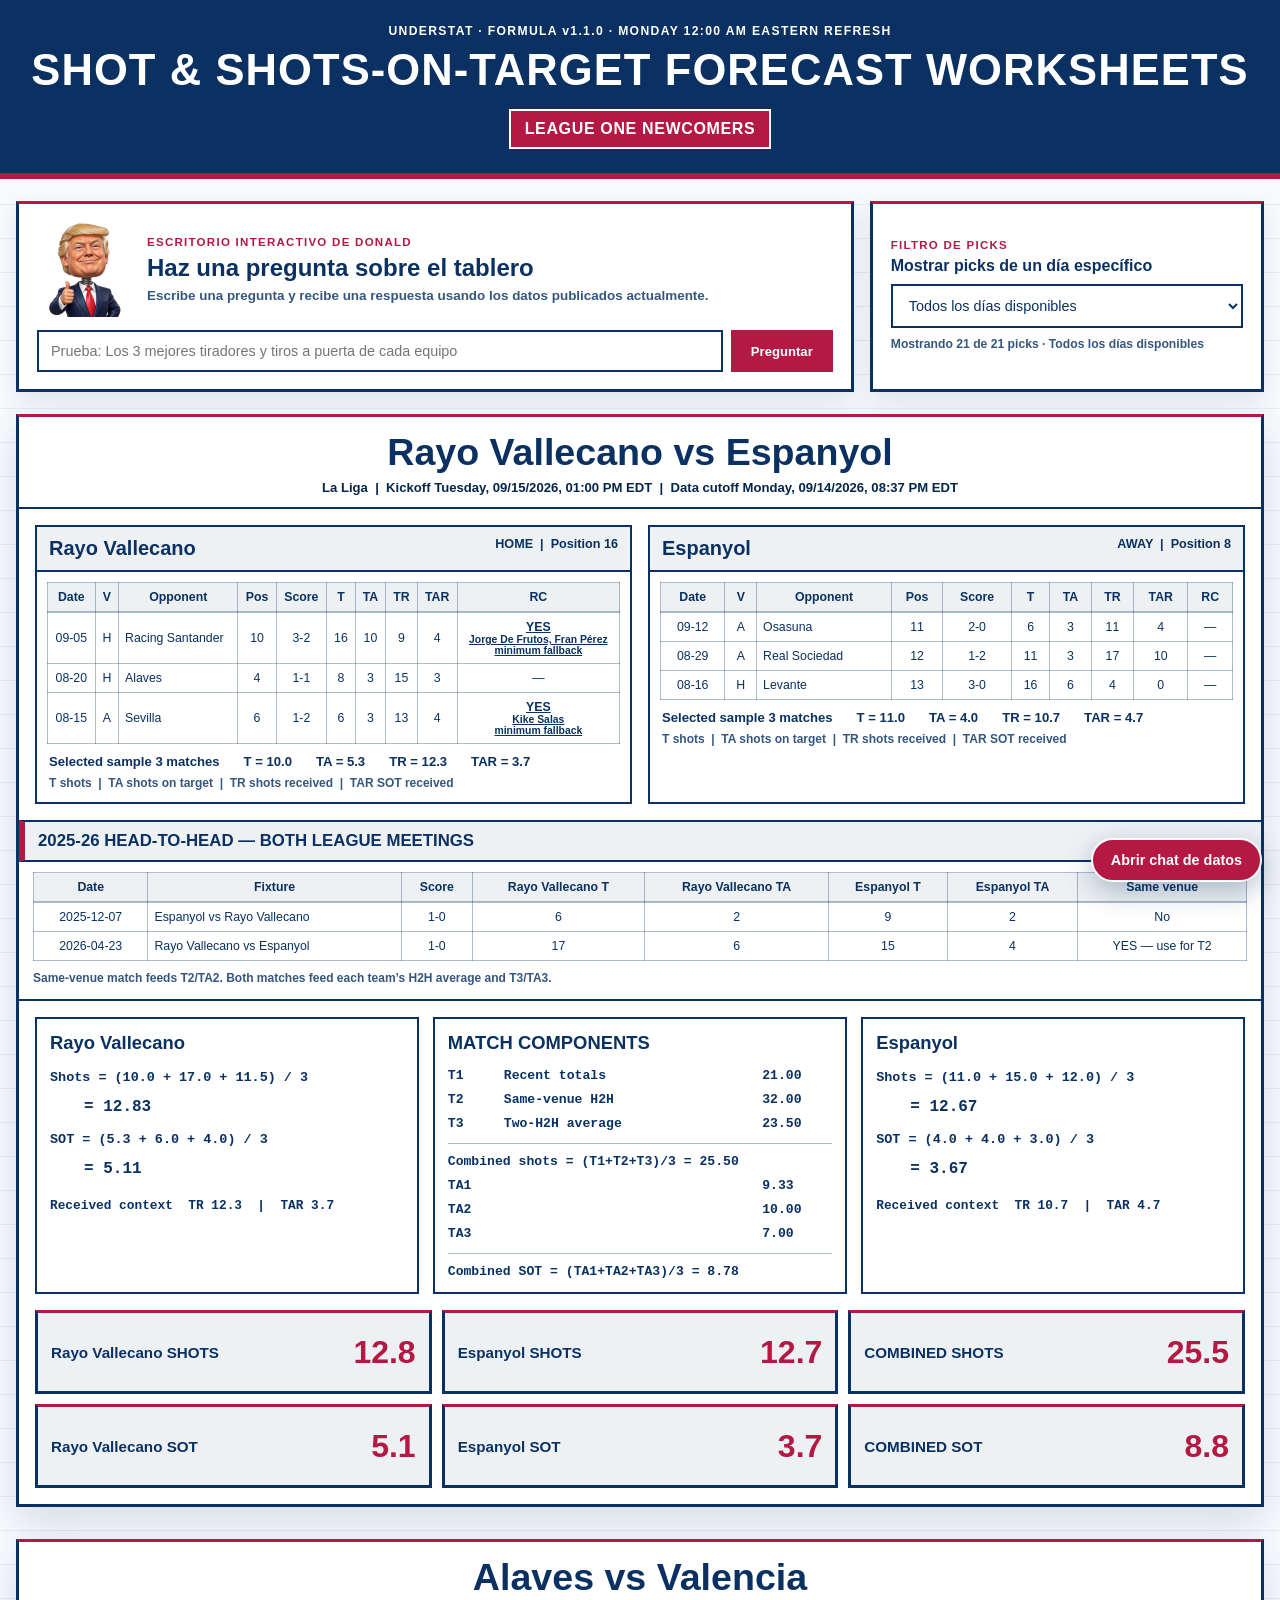
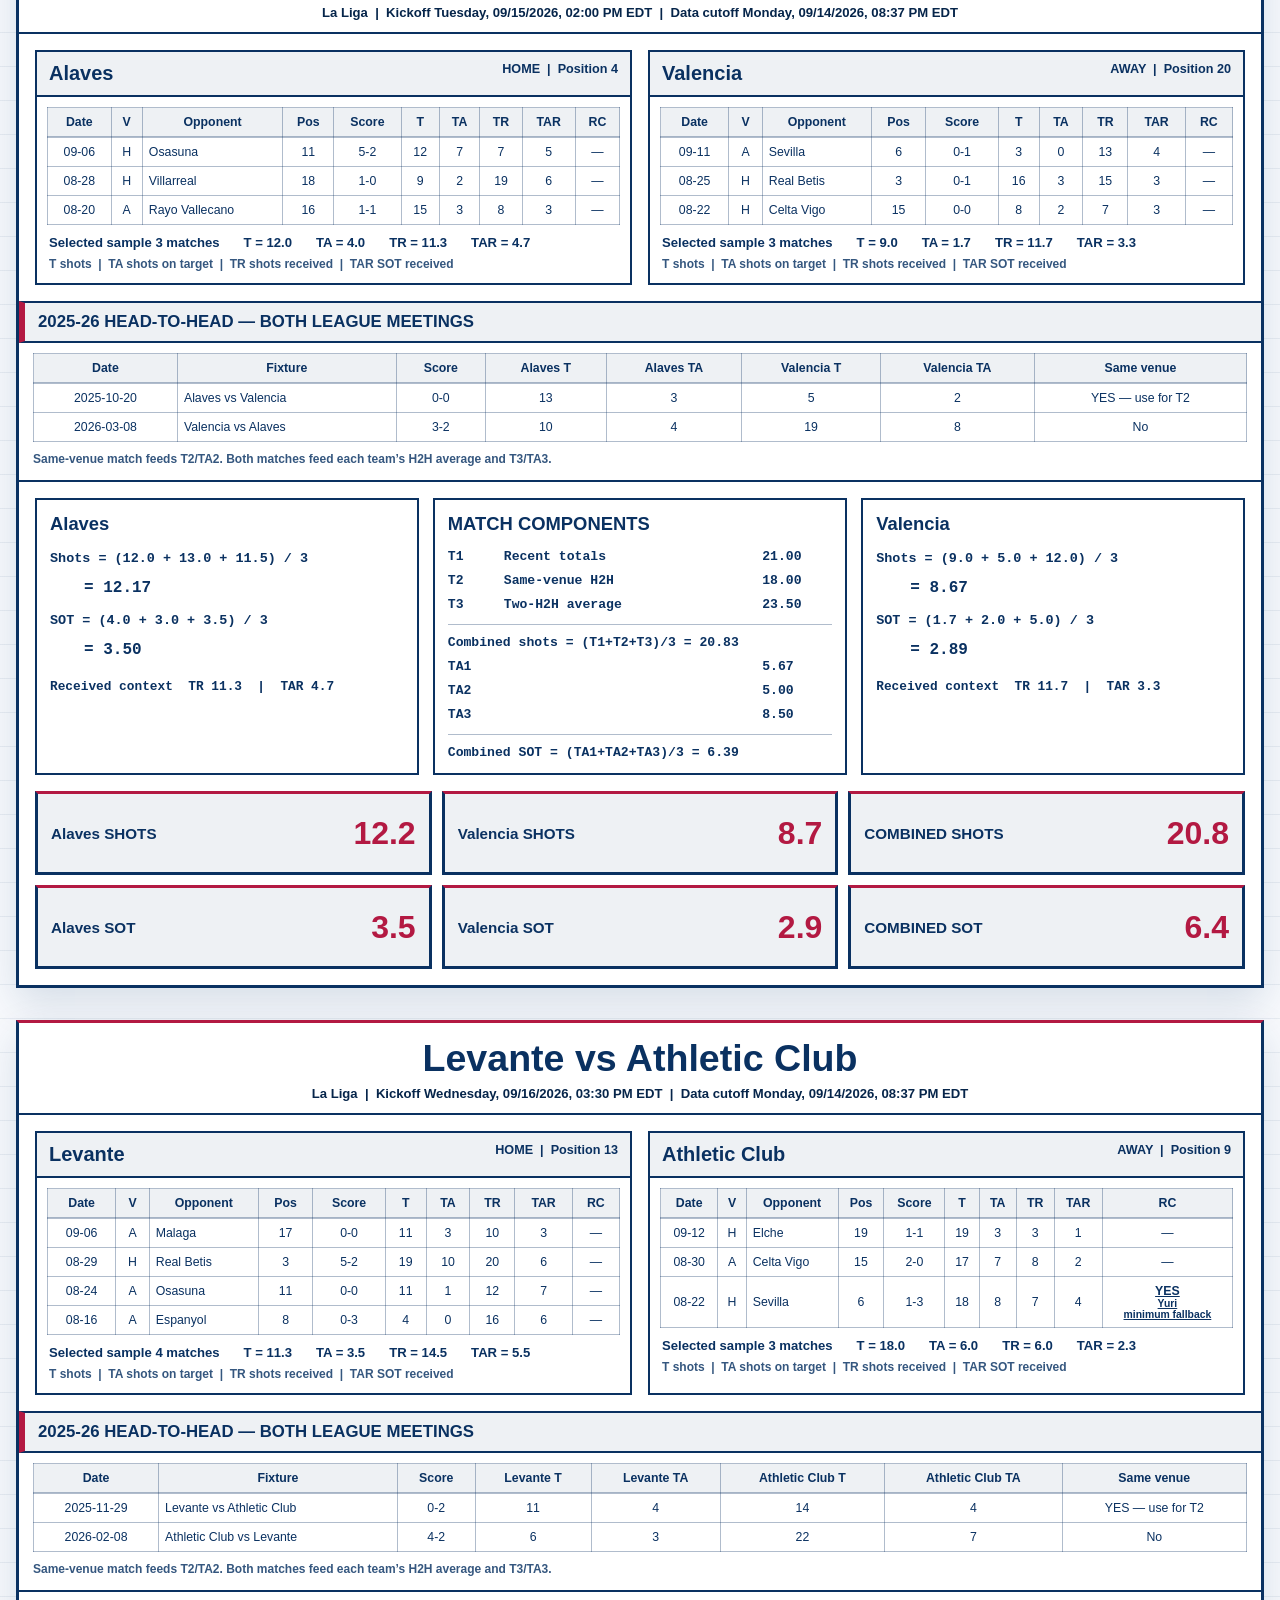
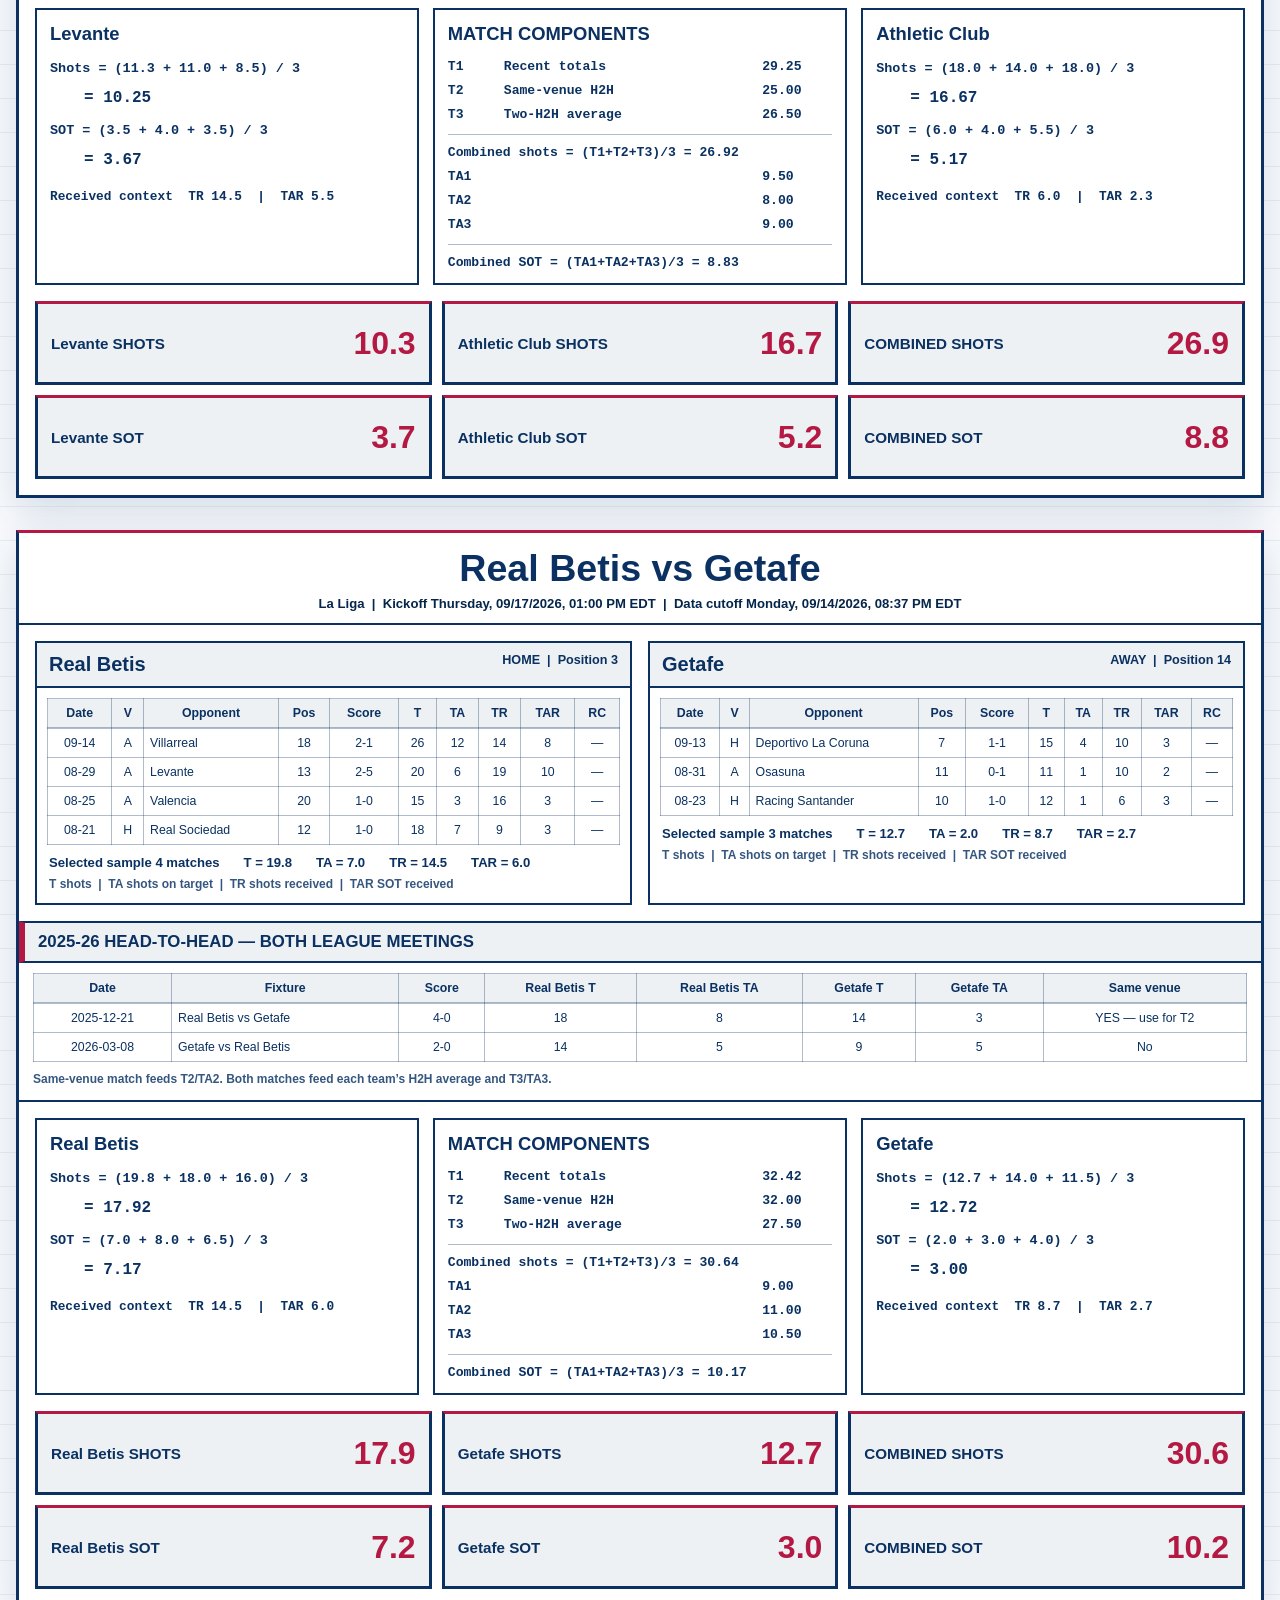
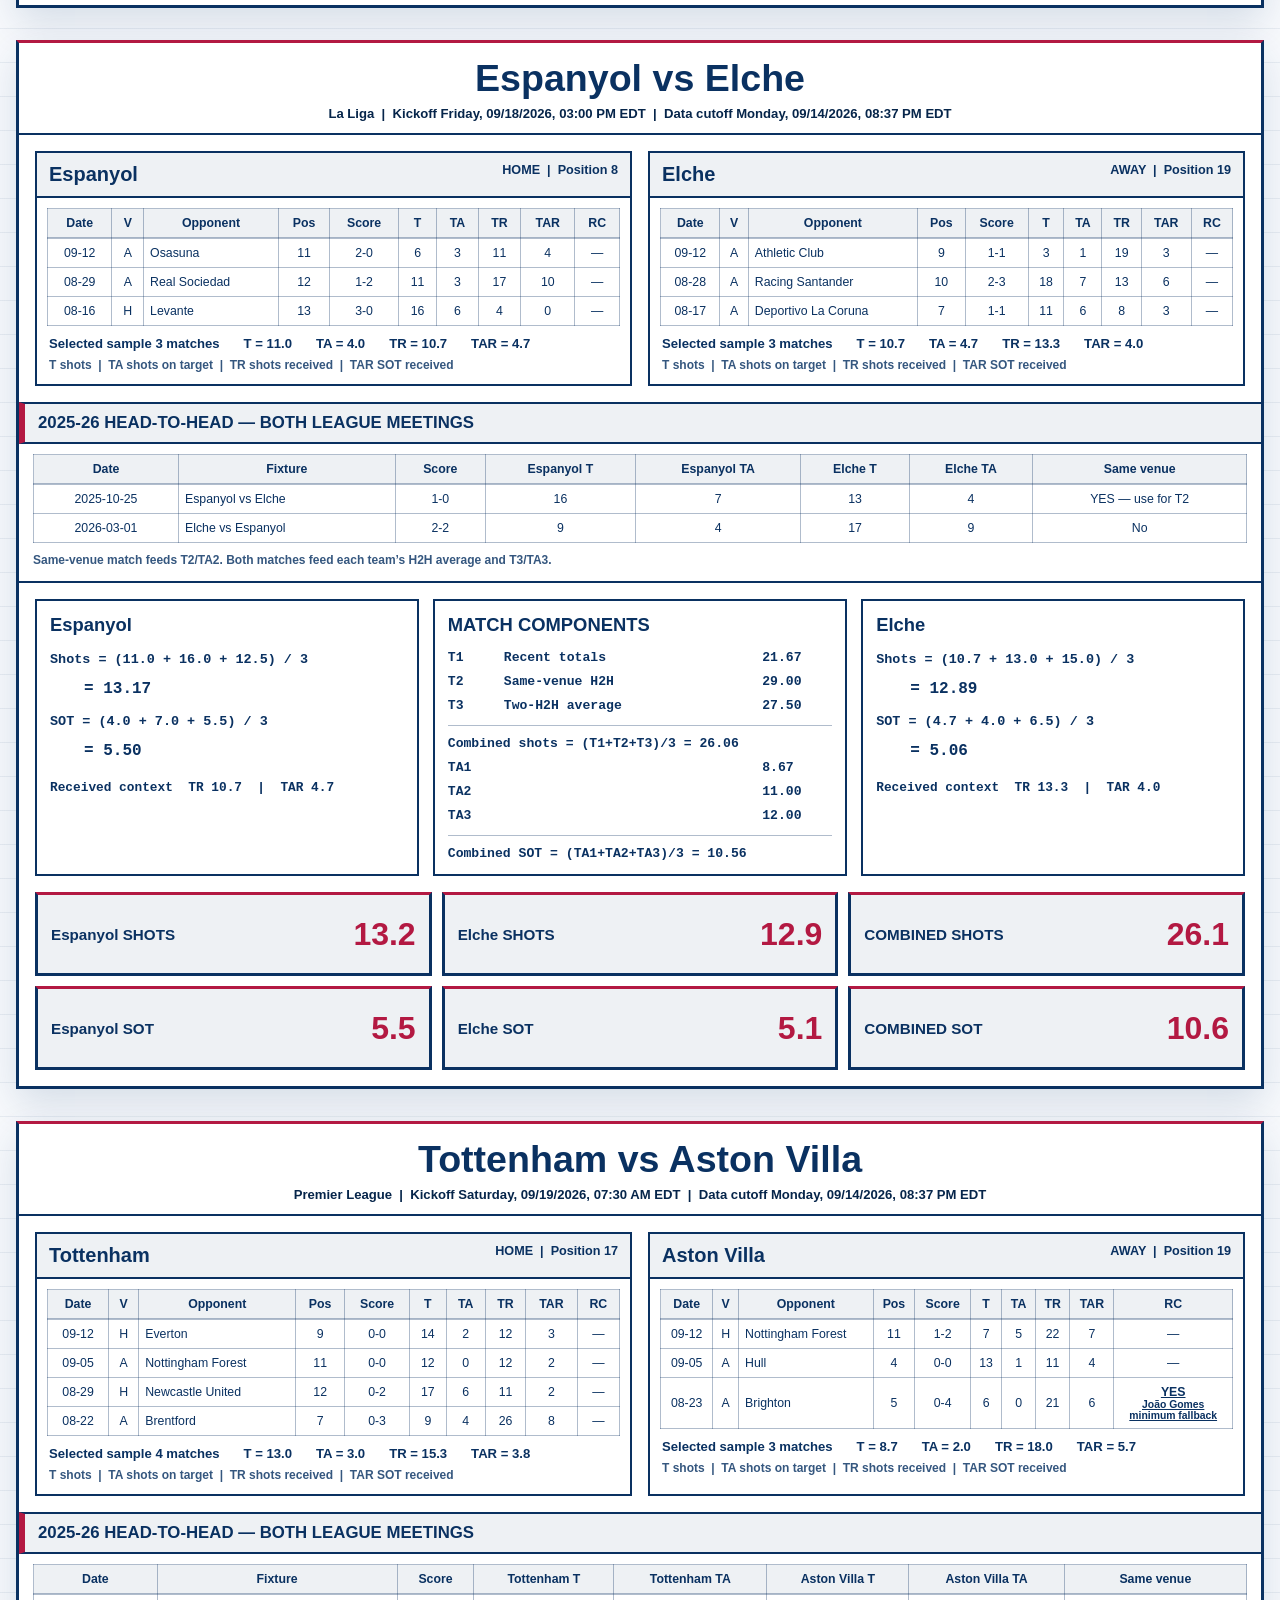
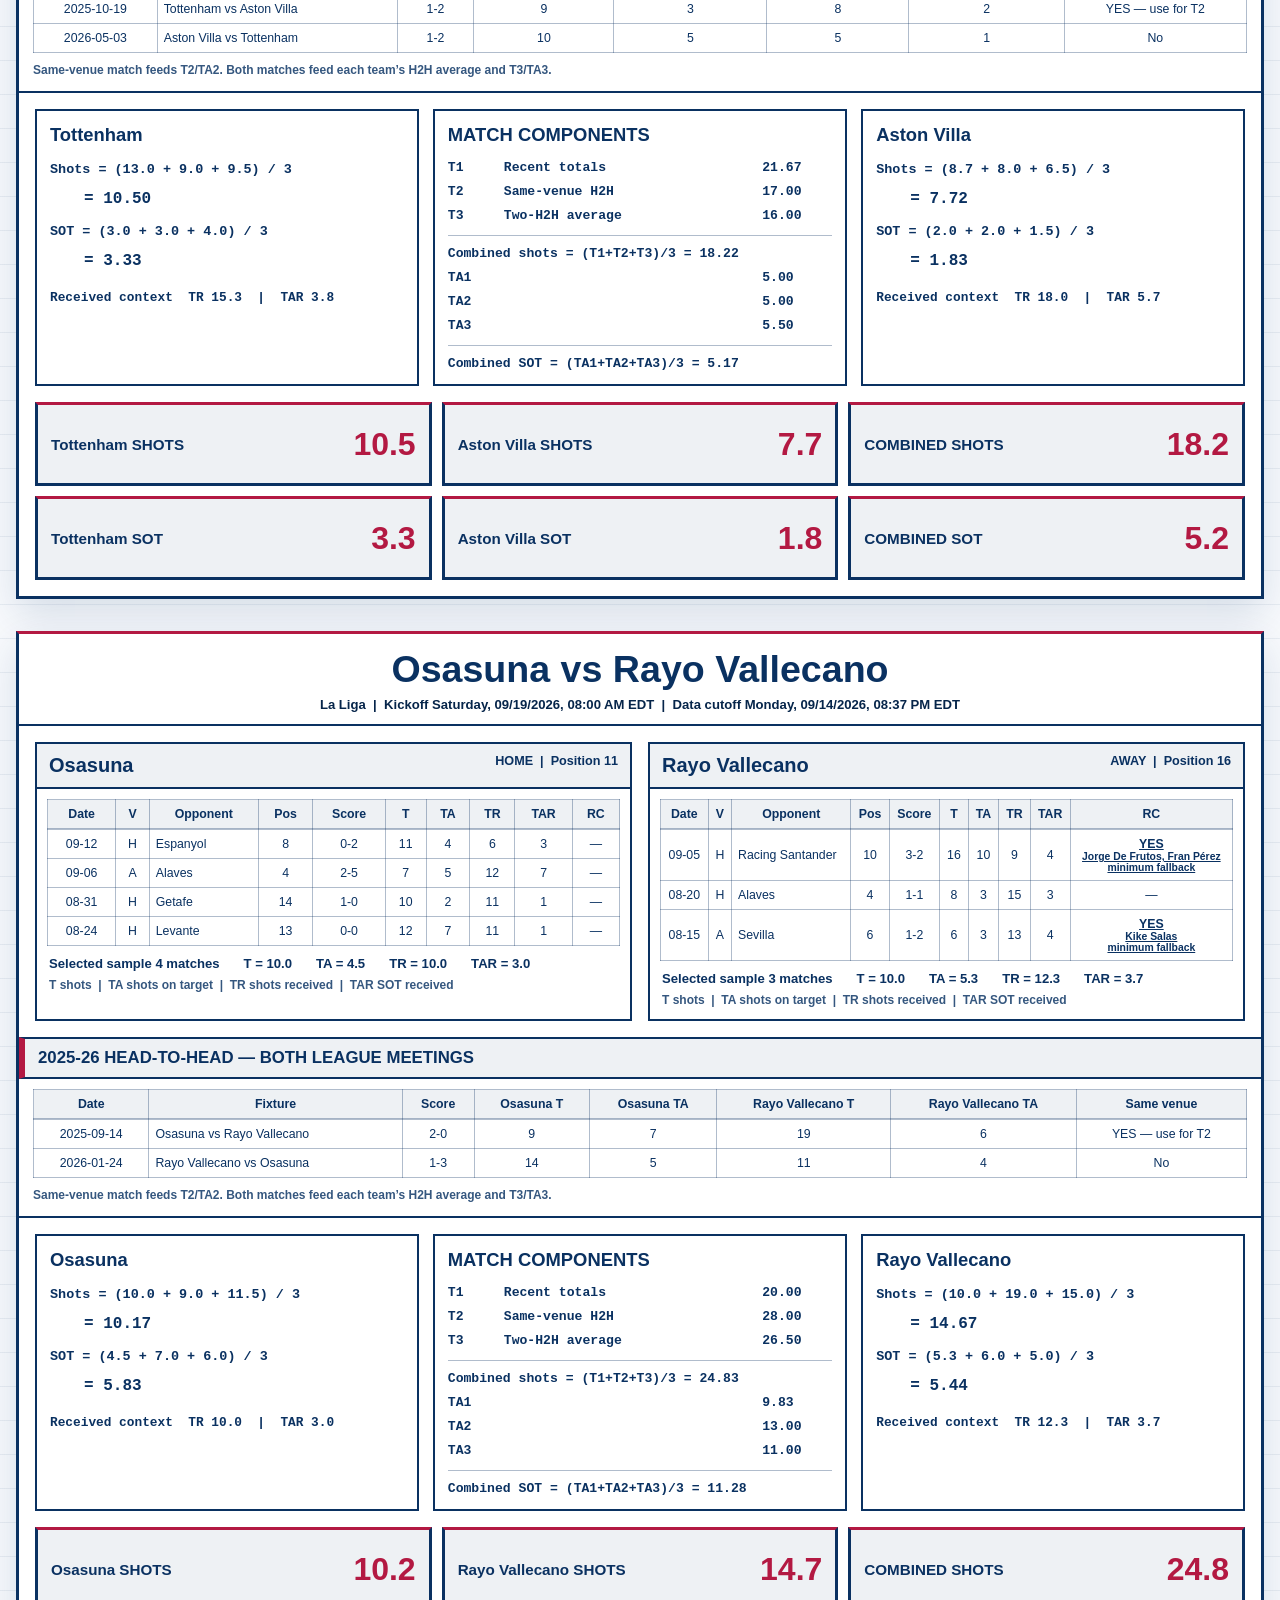
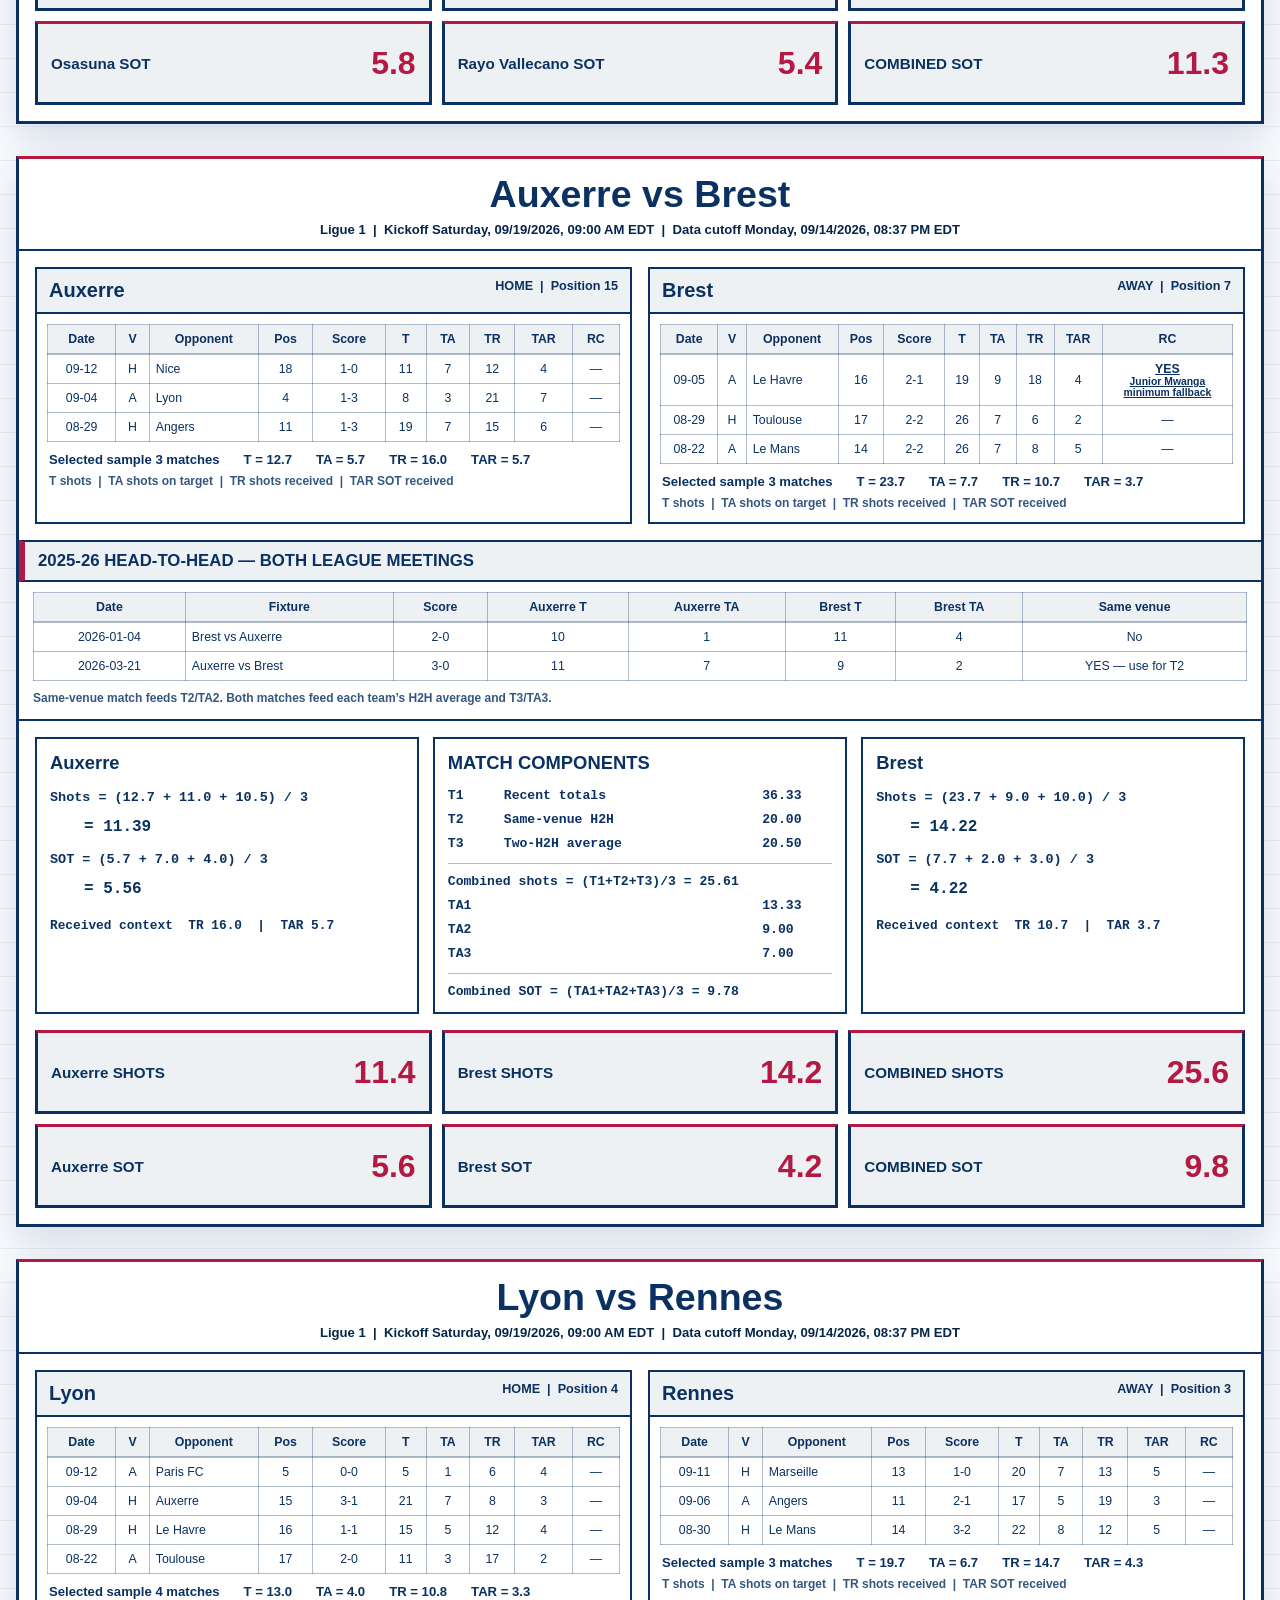
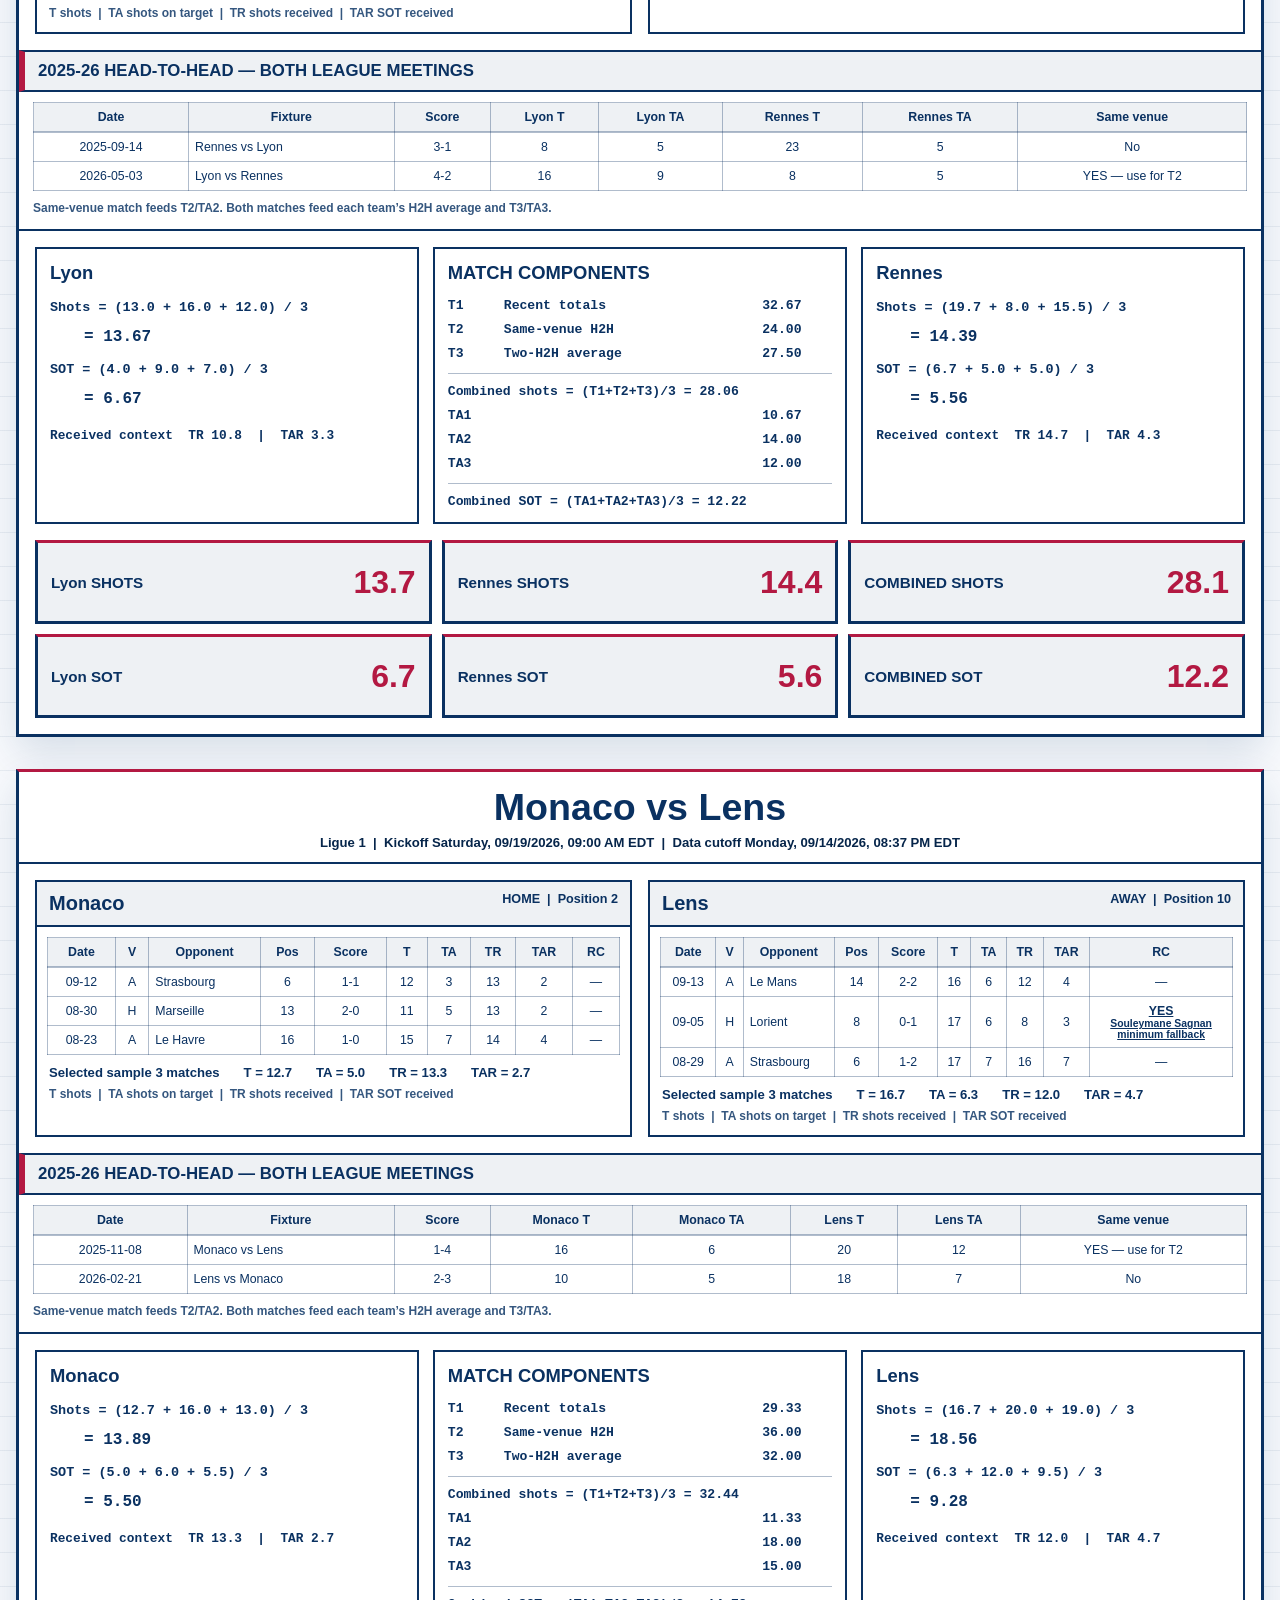
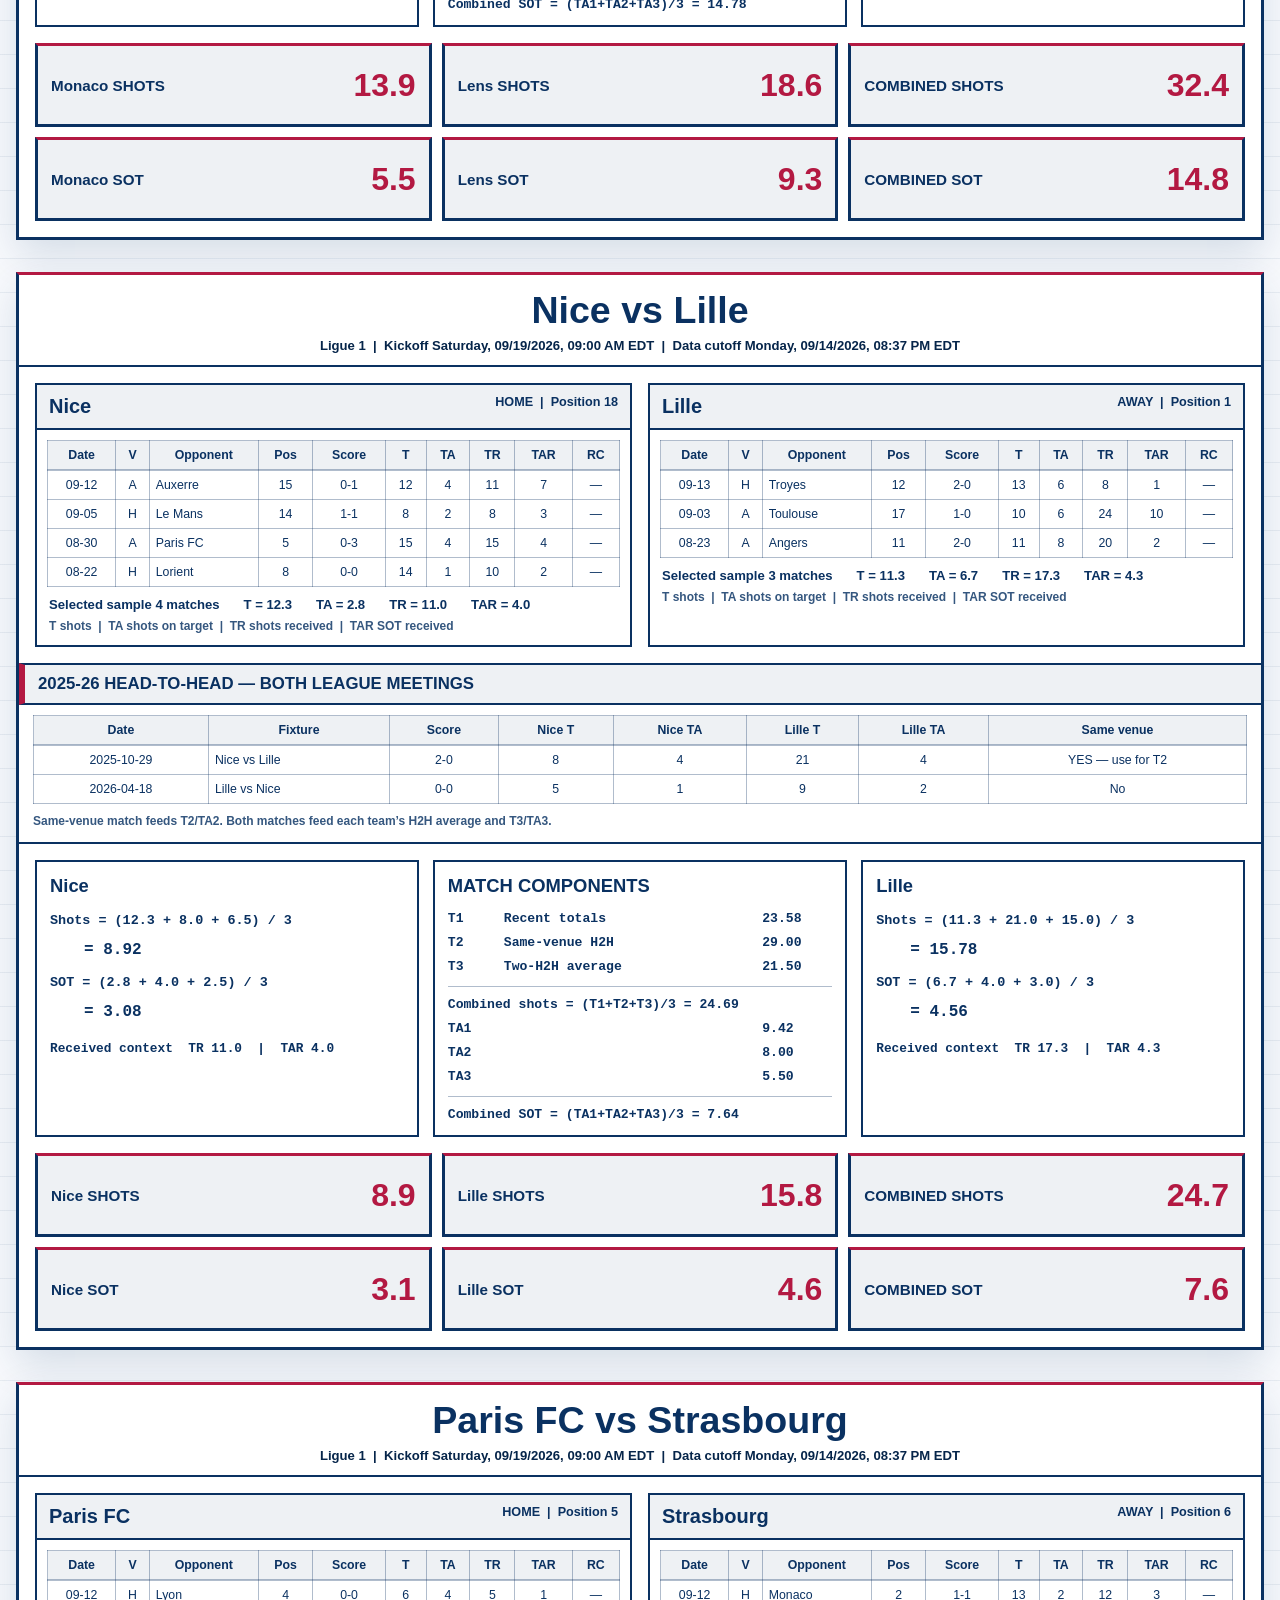
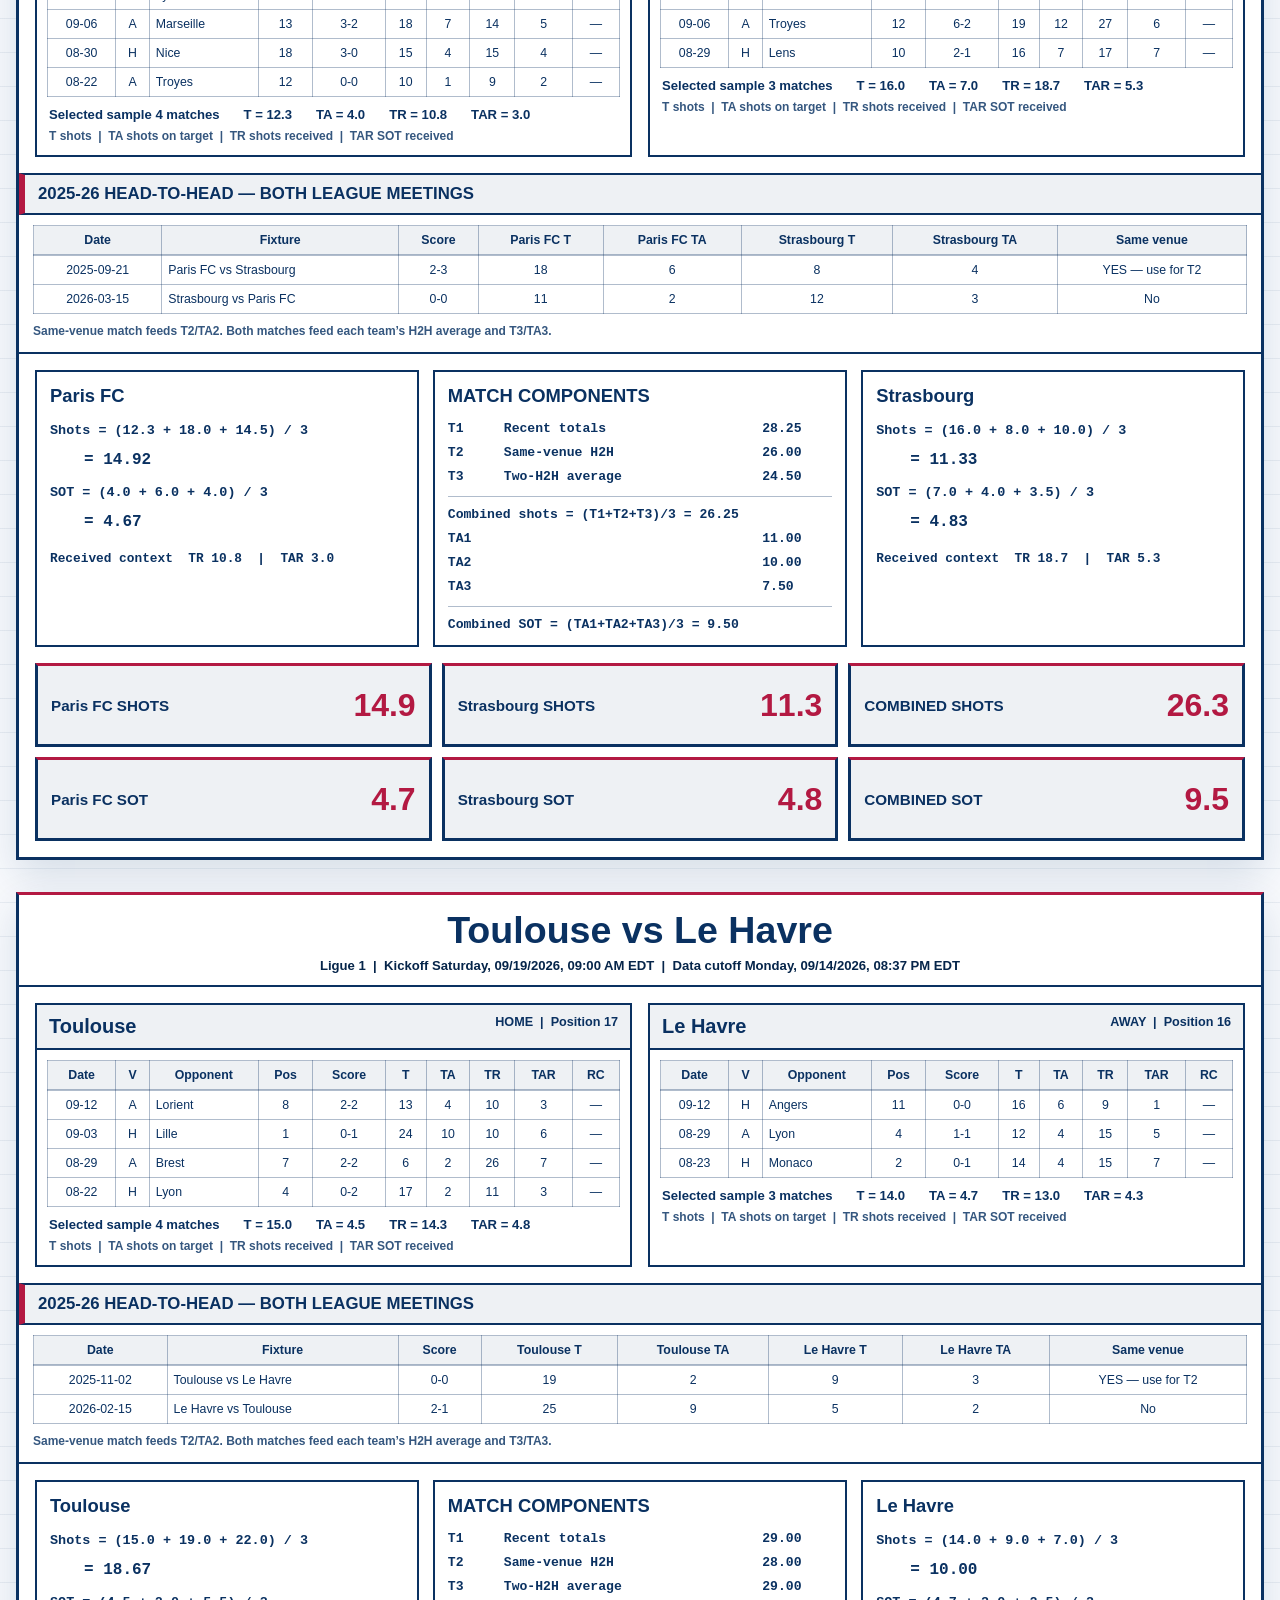
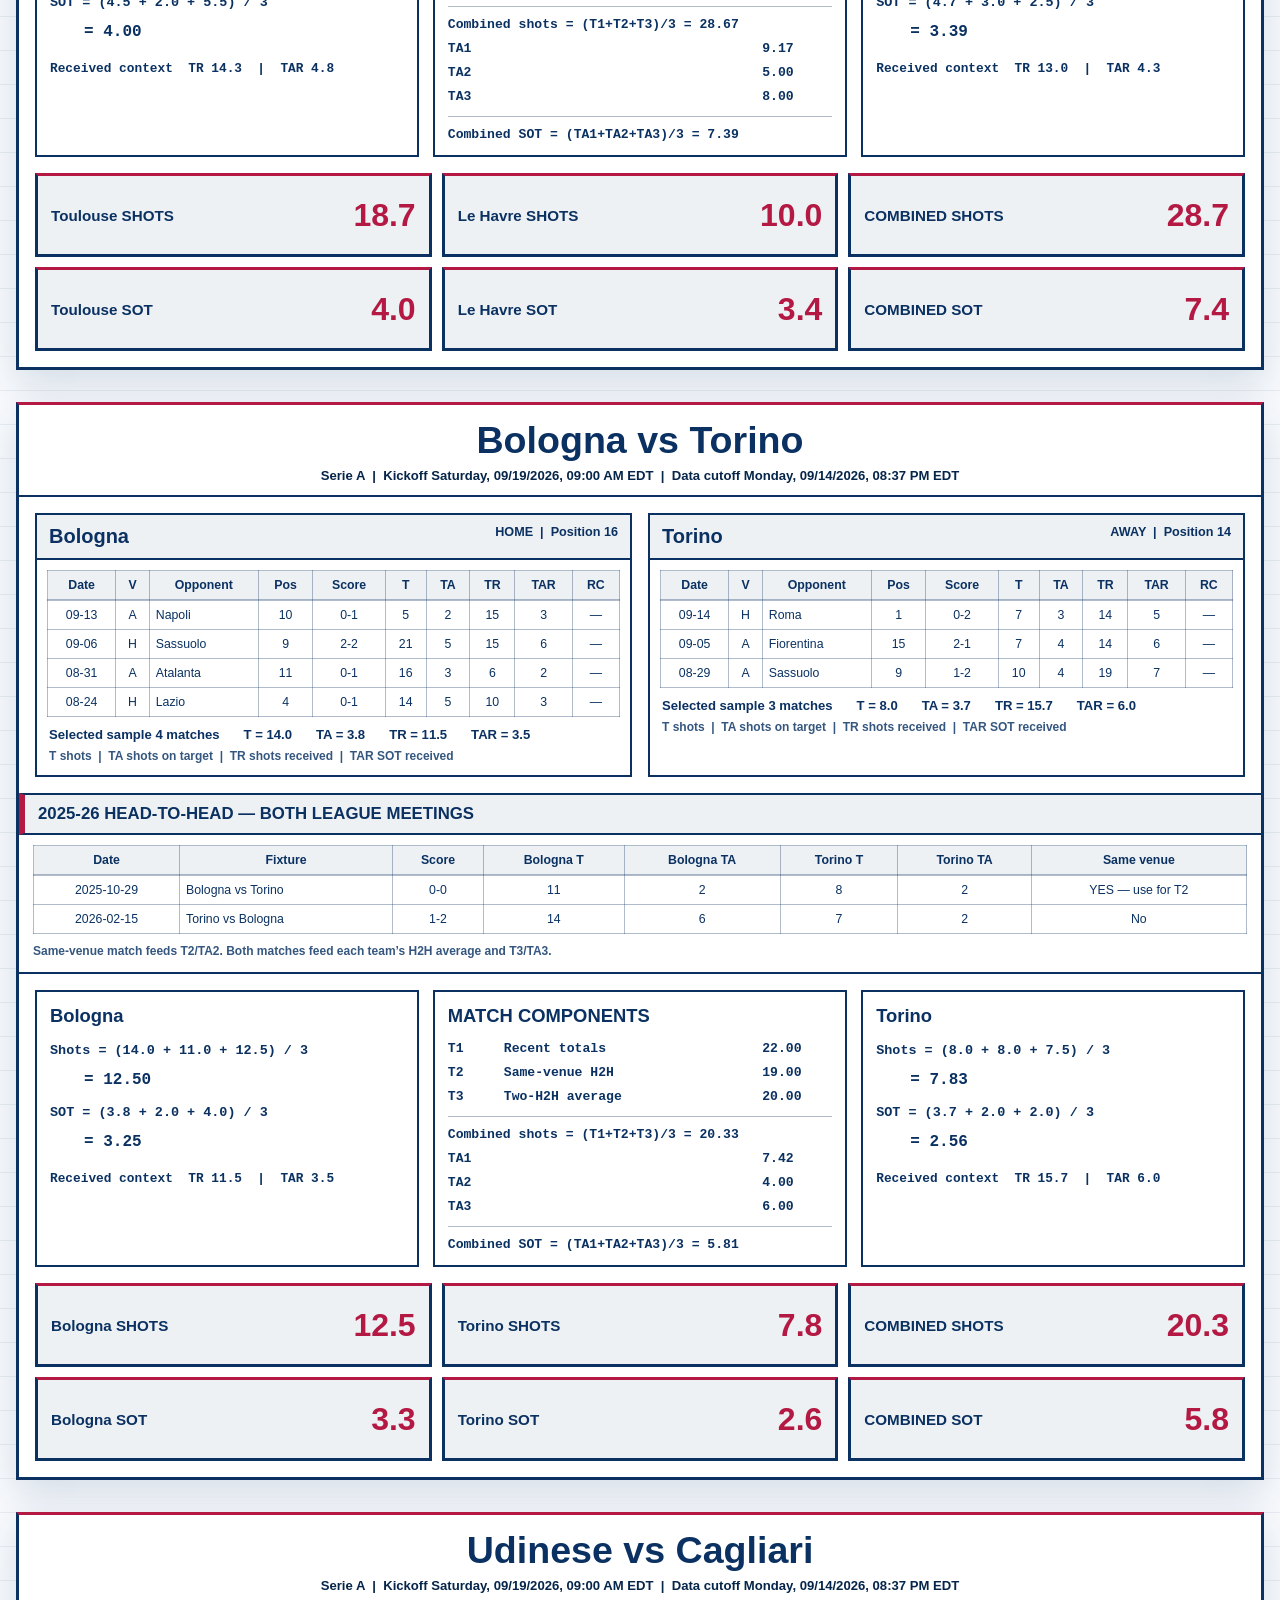
==== commit 1fd2a289: "Weekly refresh 2026-09-15T00:37:22Z" ====
--- a/index.html
+++ b/index.html
@@ -10,8 +10,9 @@
 </head>
 <body>
   <header class="site-header">
-    <p>UNDERSTAT · FORMULA v1.1.0 · MONDAY 11:00 AM EASTERN REFRESH</p>
+    <p>UNDERSTAT · FORMULA v1.1.0 · MONDAY 12:00 AM EASTERN REFRESH</p>
     <h1>SHOT & SHOTS-ON-TARGET FORECAST WORKSHEETS</h1>
+    <nav aria-label="Dashboard views"><a href="./league-one-newcomers/" style="display:inline-block;margin-top:14px;padding:9px 14px;color:#fff;background:#b31942;border:2px solid #fff;font-weight:900;text-decoration:none;letter-spacing:.04em;text-transform:uppercase">League One Newcomers</a></nav>
   </header>
   <main>
     <section class="dashboard-tools" lang="es" aria-label="Preguntas y filtros del tablero">
--- a/assets/styles.css
+++ b/assets/styles.css
@@ -64,8 +64,8 @@
 .assistant-toggle{position:fixed;right:18px;bottom:18px;z-index:20;border:2px solid var(--white);border-radius:999px;background:var(--red);color:var(--white);box-shadow:0 9px 28px rgba(10,49,97,.3);padding:12px 18px;font:inherit;font-size:.9rem;font-weight:900;cursor:pointer}
 .assistant-toggle:hover,.assistant-toggle:focus-visible{background:var(--red-dark)}
 .assistant-toggle:focus-visible{outline:3px solid var(--focus);outline-offset:3px;box-shadow:0 0 0 6px var(--white),0 9px 28px rgba(10,49,97,.3)}
-.assistant{position:fixed;right:18px;bottom:72px;z-index:30;width:410px;width:min(410px,calc(100vw - 24px));height:650px;height:min(650px,calc(100dvh - 96px));background:var(--white);border:3px solid var(--navy);box-shadow:0 18px 50px rgba(10,49,97,.28);display:grid;grid-template-rows:auto minmax(0,1fr) auto auto auto;overflow:hidden}
-.assistant[hidden]{display:none}
+#data-assistant{position:fixed;right:18px;bottom:72px;z-index:30;width:410px;width:min(410px,calc(100vw - 24px));height:650px;height:min(650px,calc(100dvh - 96px));background:var(--white);border:3px solid var(--navy);box-shadow:0 18px 50px rgba(10,49,97,.28);display:grid;grid-template-rows:auto minmax(0,1fr) auto auto auto;overflow:hidden}
+#data-assistant[hidden]{display:none}
 .assistant-header{display:flex;justify-content:space-between;gap:12px;align-items:flex-start;background:var(--navy);color:var(--white);padding:12px 14px;border-bottom:5px solid var(--red)}
 .assistant-host{display:flex;align-items:center;gap:9px;min-width:0}.assistant-host img{display:block;width:58px;height:58px;flex:0 0 58px;object-fit:contain}.assistant-host>div{min-width:0}
 .assistant-header h2{margin:0;font-size:1rem}.assistant-header span{display:block;margin-top:4px;font-size:.8rem;line-height:1.35;font-weight:700}
@@ -99,6 +99,6 @@
 .worksheet-highlight{animation:worksheet-highlight 2.2s ease}
 @keyframes worksheet-highlight{0%,100%{box-shadow:0 15px 38px rgba(10,49,97,.14)}25%,75%{box-shadow:0 0 0 7px var(--red-wash),0 15px 38px rgba(10,49,97,.2)}}
 @media(max-width:1050px){.dashboard-tools{grid-template-columns:1fr}.team-grid,.calculation-grid{grid-template-columns:1fr}.forecast-grid{grid-template-columns:1fr 1fr}}
-@media(max-width:620px){main{padding:12px 7px 30px}.dashboard-tools{gap:10px}.quick-question,.pick-filter{padding:14px 12px}.quick-question-host{grid-template-columns:76px minmax(0,1fr);gap:10px}.quick-question-host img{width:76px;height:76px}.quick-question-form{grid-template-columns:1fr}.quick-question-form input,.pick-filter select{font-size:16px}.team-grid,.calculation-grid{padding:8px;gap:8px}.forecast-grid{grid-template-columns:1fr;padding:0 8px 8px}.worksheet-title p{line-height:1.55}.panel-heading{flex-direction:column}.panel-heading span{text-align:left}.forecast-box strong{font-size:1.65rem}.assistant-toggle{right:10px;bottom:10px}.assistant{right:6px;bottom:62px;width:calc(100vw - 12px);height:calc(100dvh - 72px)}.assistant-refresh{grid-template-columns:1fr}.assistant-refresh small,.assistant-github-link{grid-column:1}.assistant-form input{font-size:16px}}
-@media(max-height:520px){.assistant{inset:0;width:100vw;height:100dvh;max-width:none;border-width:2px;grid-template-rows:auto minmax(72px,1fr) auto auto}.assistant-examples{display:none}.assistant-refresh{padding:7px 9px}.assistant-refresh small{font-size:.72rem}.assistant-form{padding:8px}}
+@media(max-width:620px){main{padding:12px 7px 30px}.dashboard-tools{gap:10px}.quick-question,.pick-filter{padding:14px 12px}.quick-question-host{grid-template-columns:76px minmax(0,1fr);gap:10px}.quick-question-host img{width:76px;height:76px}.quick-question-form{grid-template-columns:1fr}.quick-question-form input,.pick-filter select{font-size:16px}.team-grid,.calculation-grid{padding:8px;gap:8px}.forecast-grid{grid-template-columns:1fr;padding:0 8px 8px}.worksheet-title p{line-height:1.55}.panel-heading{flex-direction:column}.panel-heading span{text-align:left}.forecast-box strong{font-size:1.65rem}#data-assistant{right:6px;bottom:62px;width:calc(100vw - 12px);height:calc(100dvh - 72px)}.assistant-toggle{right:10px;bottom:10px}.assistant-refresh{grid-template-columns:1fr}.assistant-refresh small,.assistant-github-link{grid-column:1}.assistant-form input{font-size:16px}}
+@media(max-height:520px){#data-assistant{inset:0;width:100vw;height:100dvh;max-width:none;border-width:2px;grid-template-rows:auto minmax(72px,1fr) auto auto}.assistant-examples{display:none}.assistant-refresh{padding:7px 9px}.assistant-refresh small{font-size:.72rem}.assistant-form{padding:8px}}
 @media(prefers-reduced-motion:reduce){.worksheet-highlight{animation:none}.worksheet{scroll-behavior:auto}}
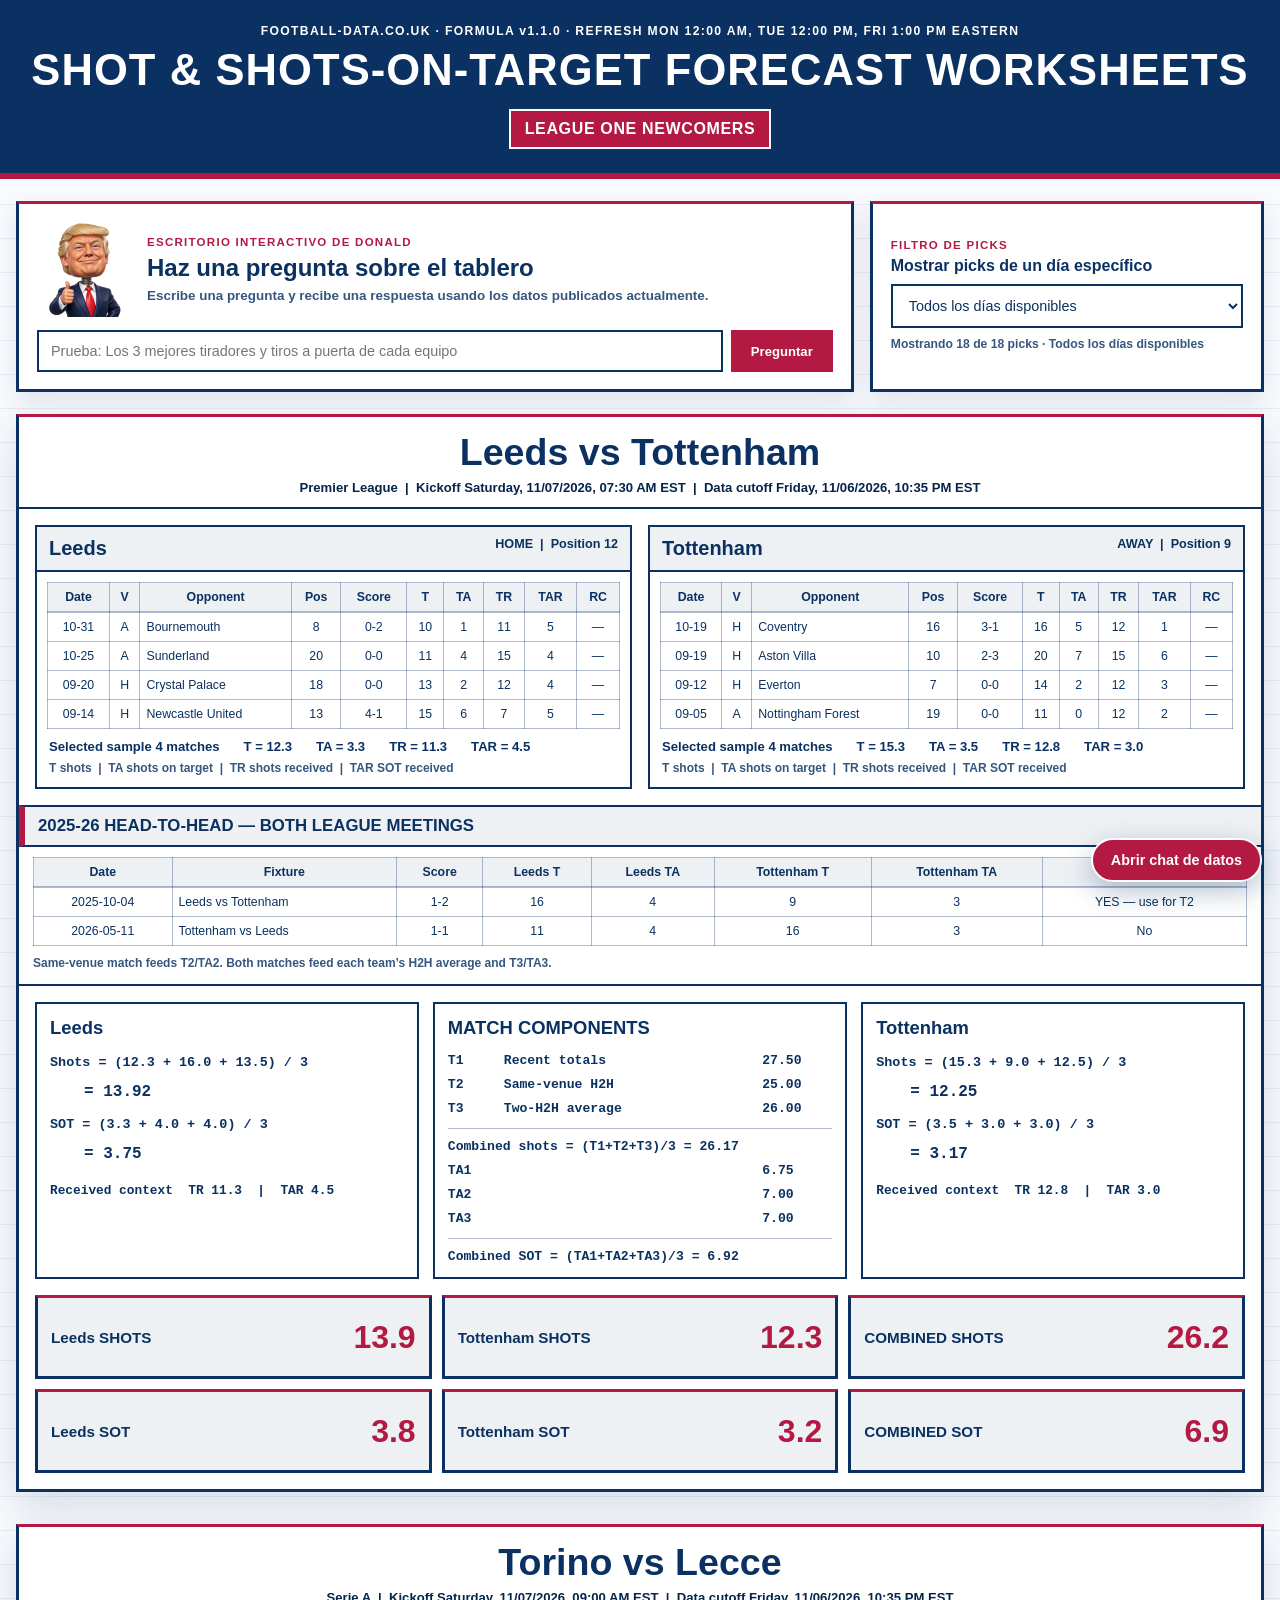
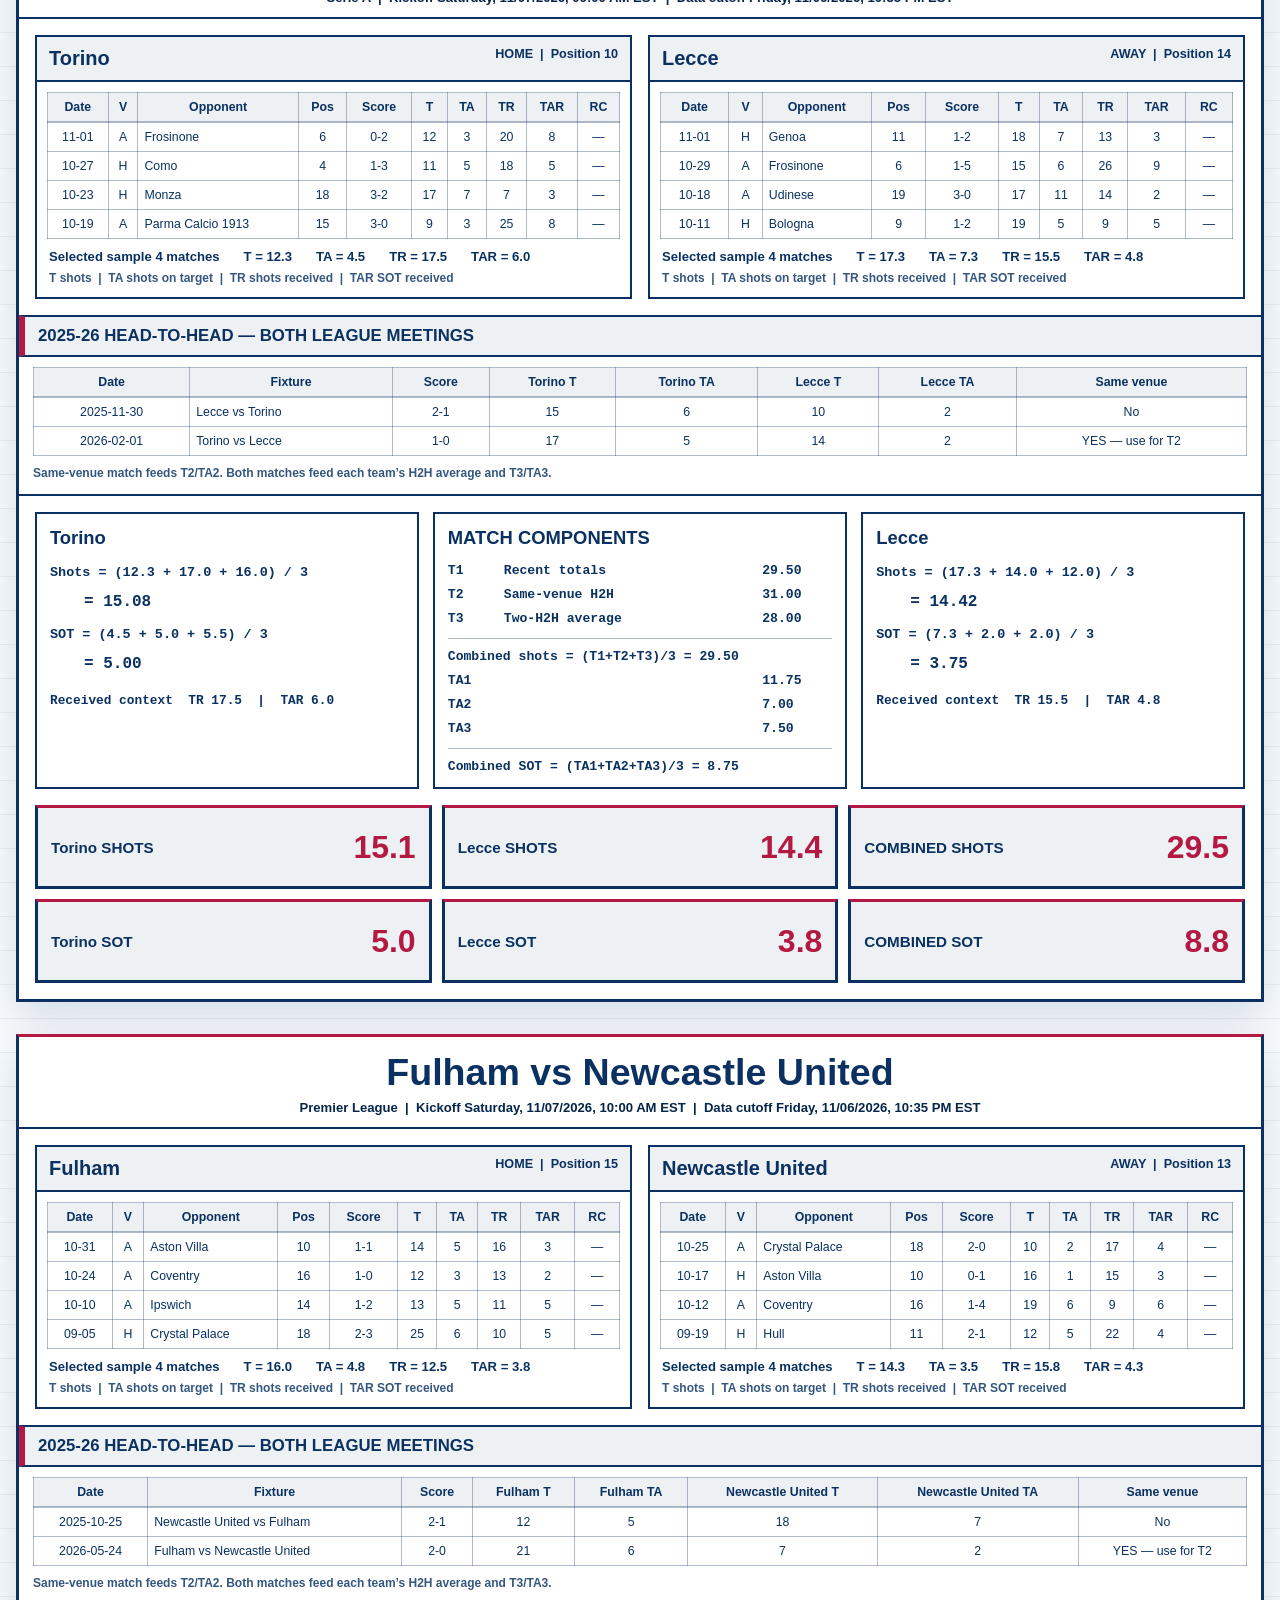
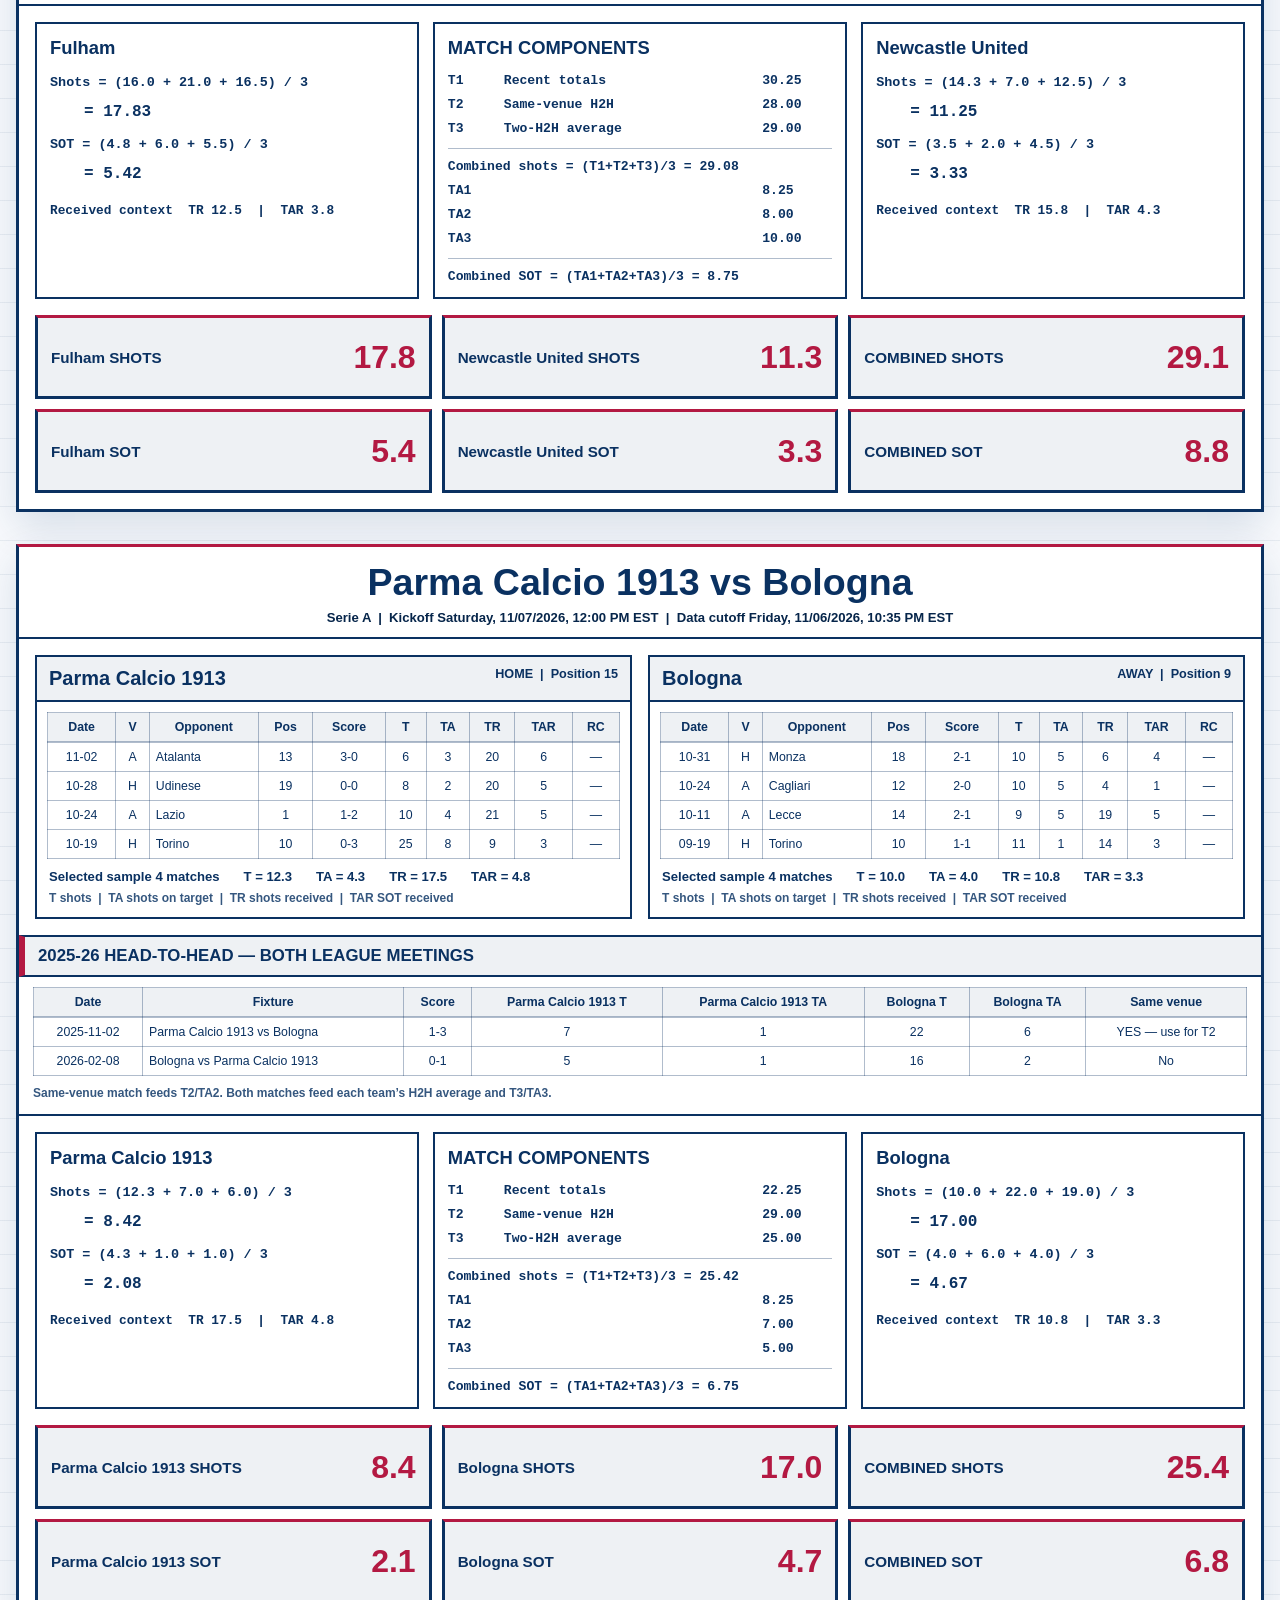
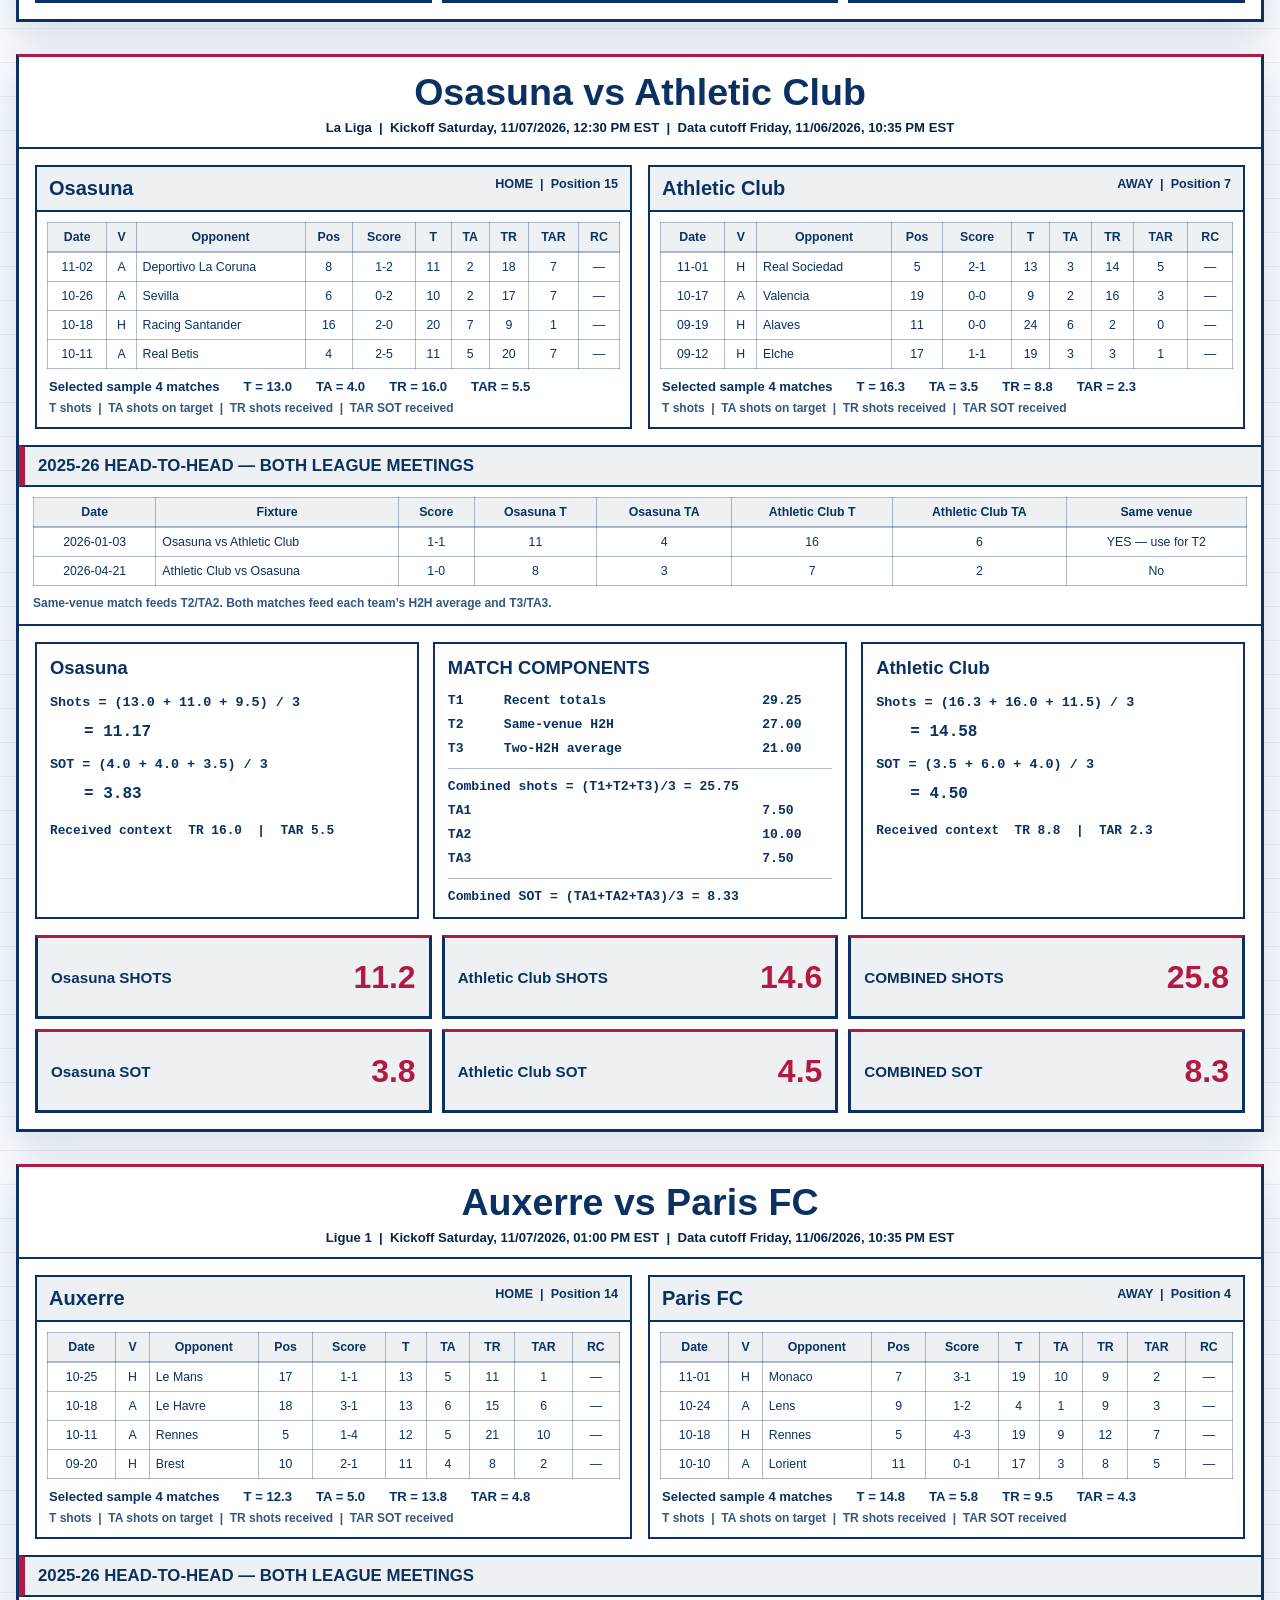
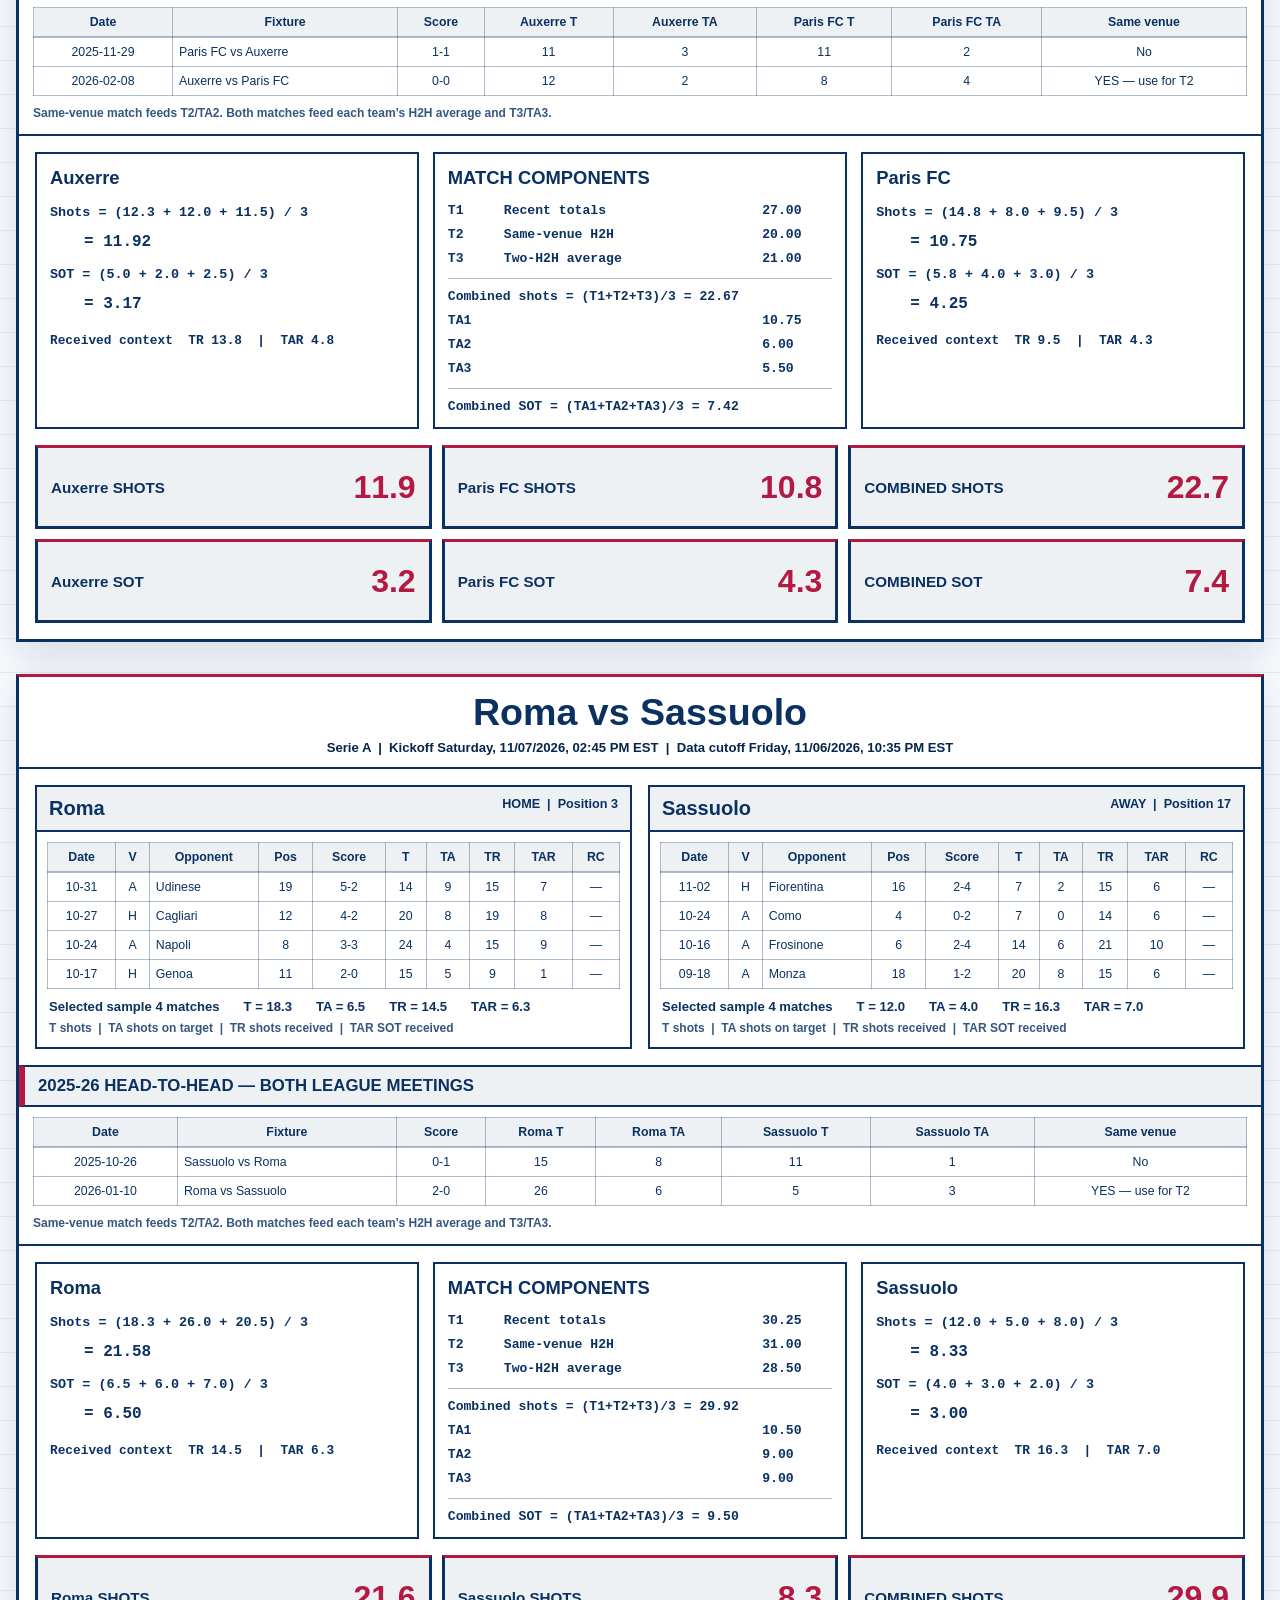
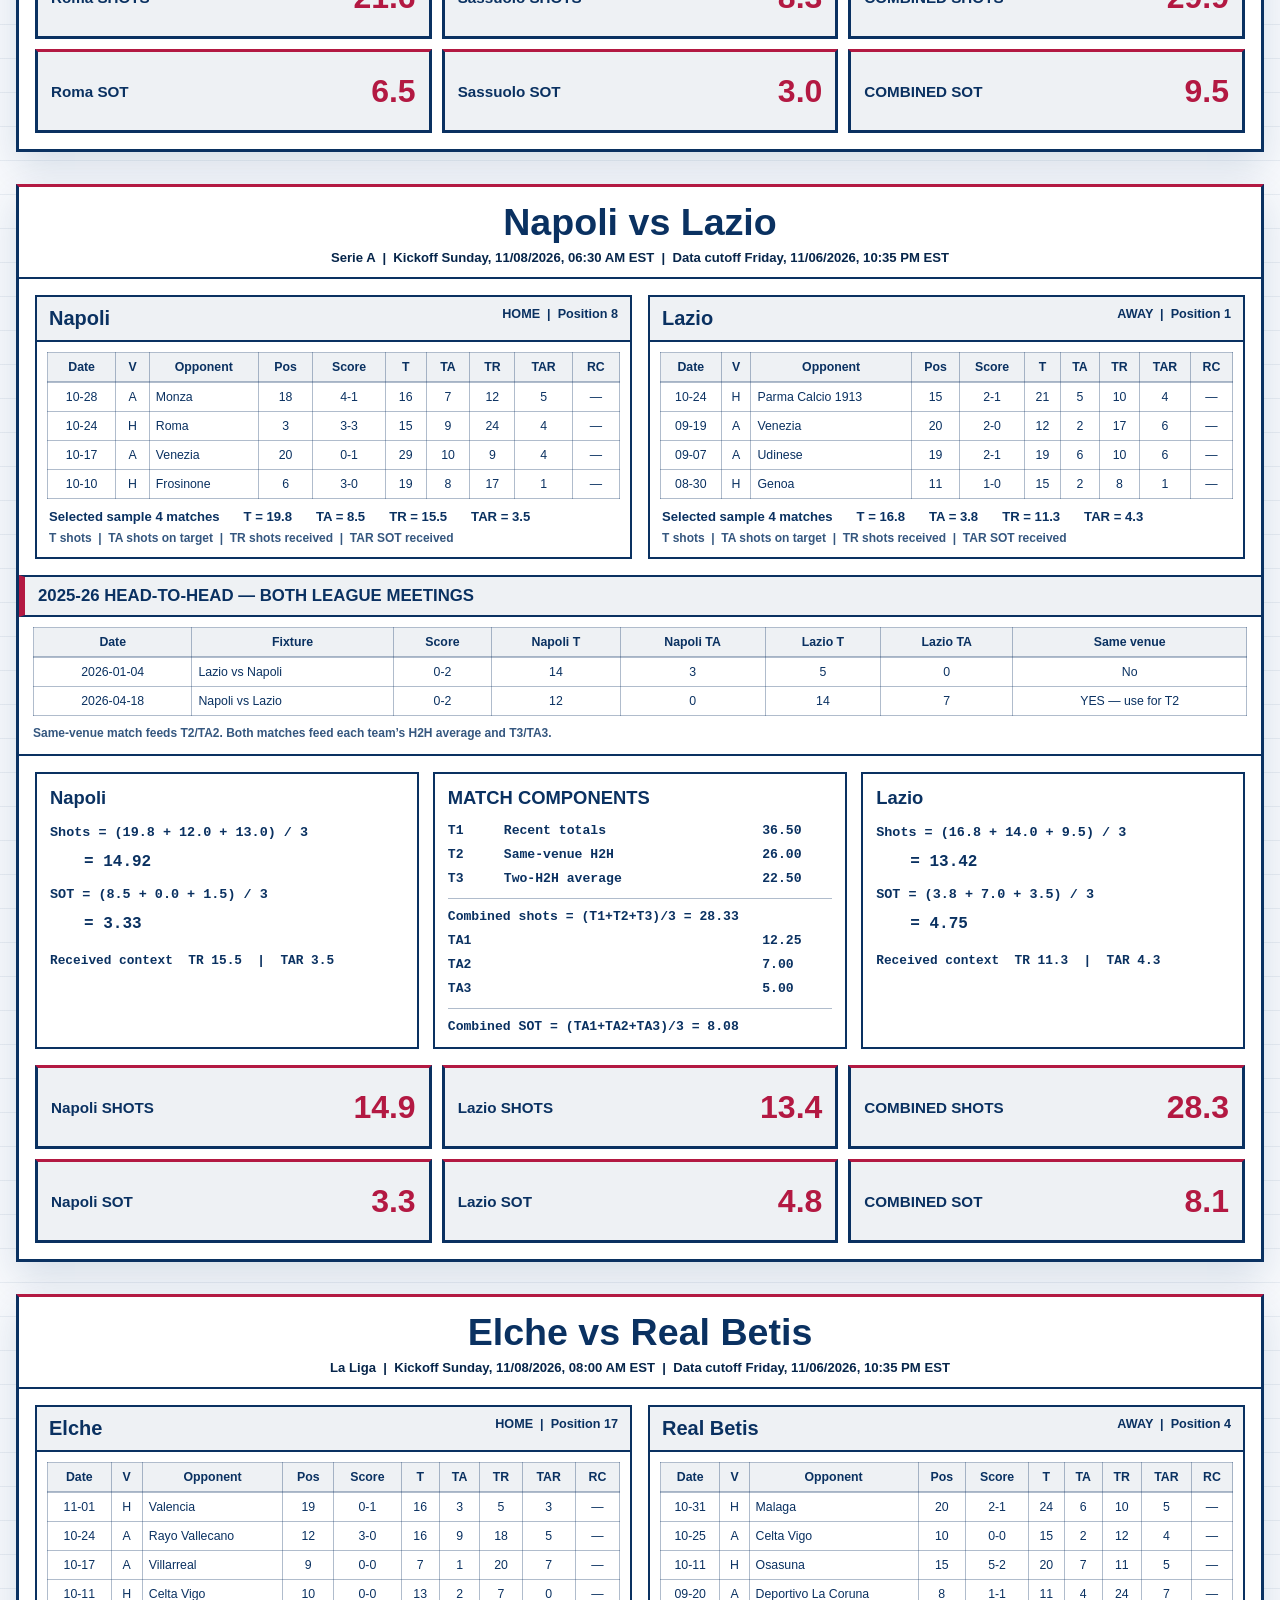
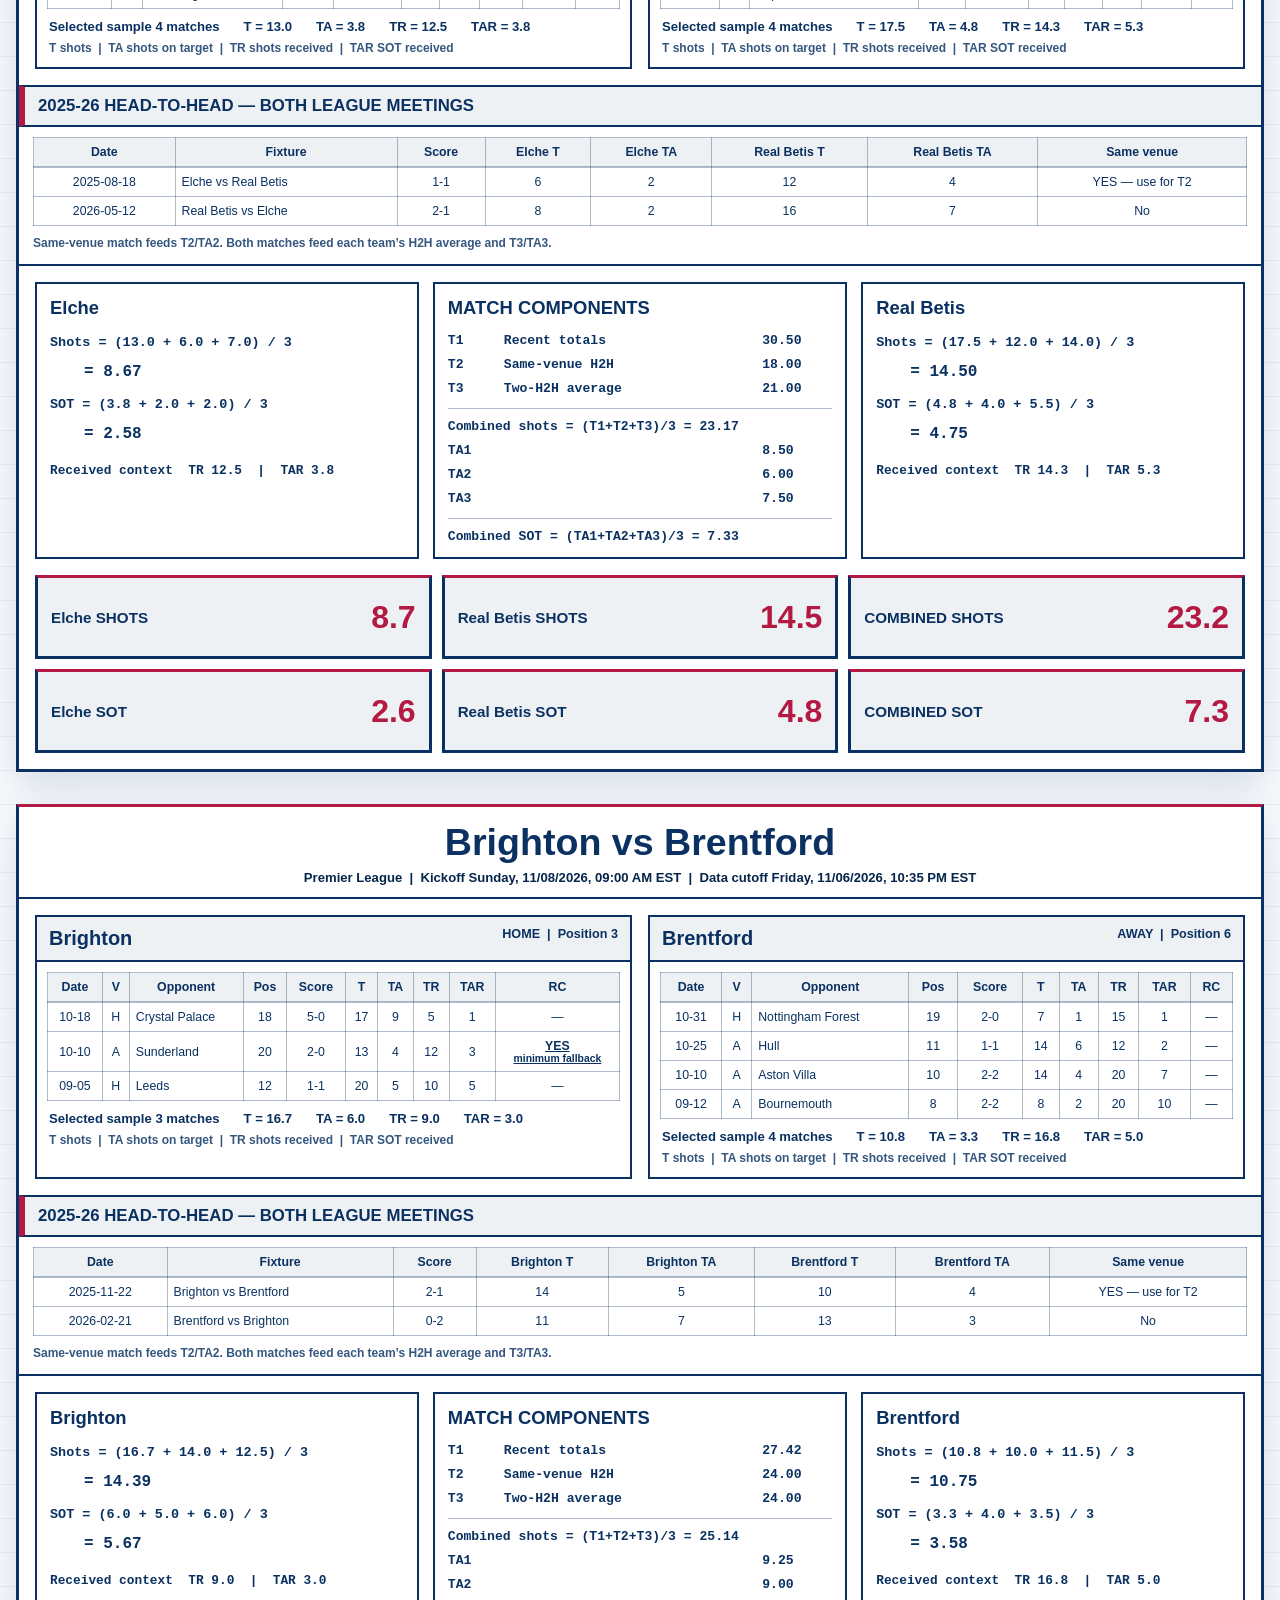
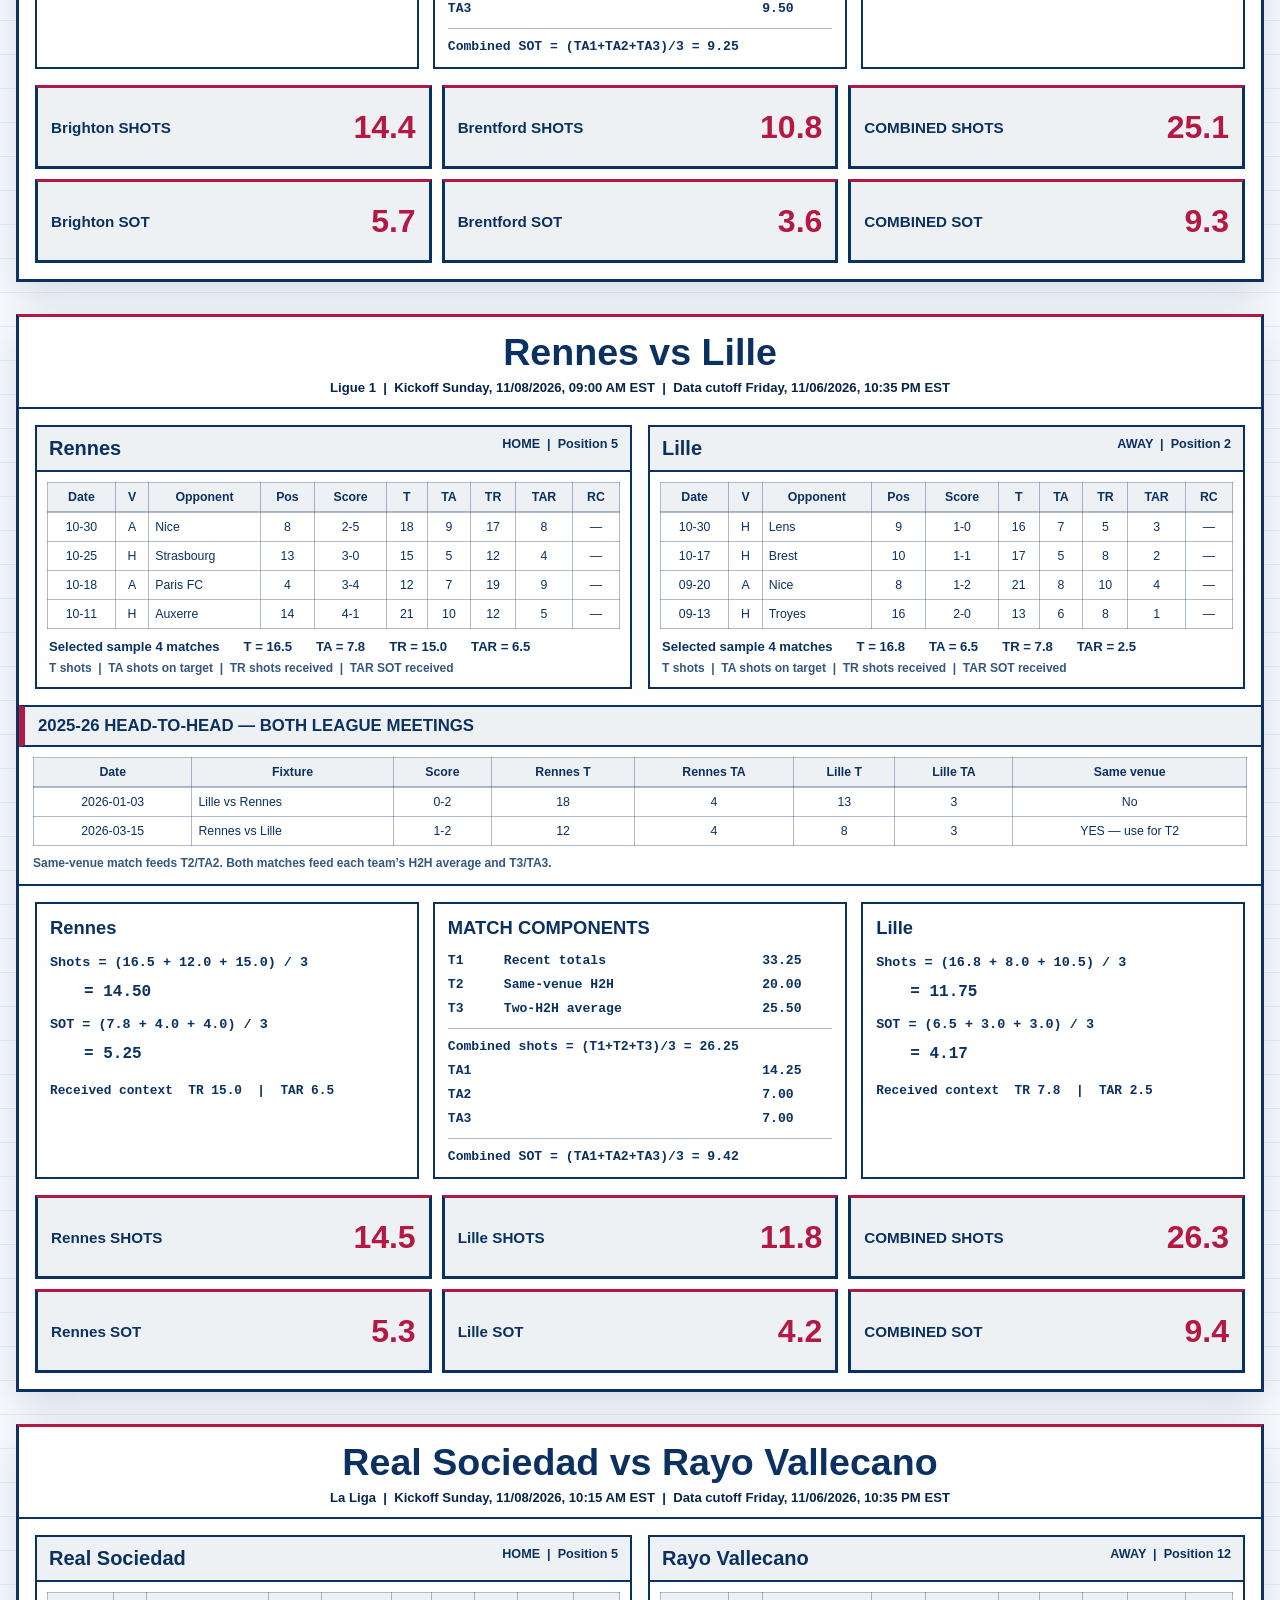
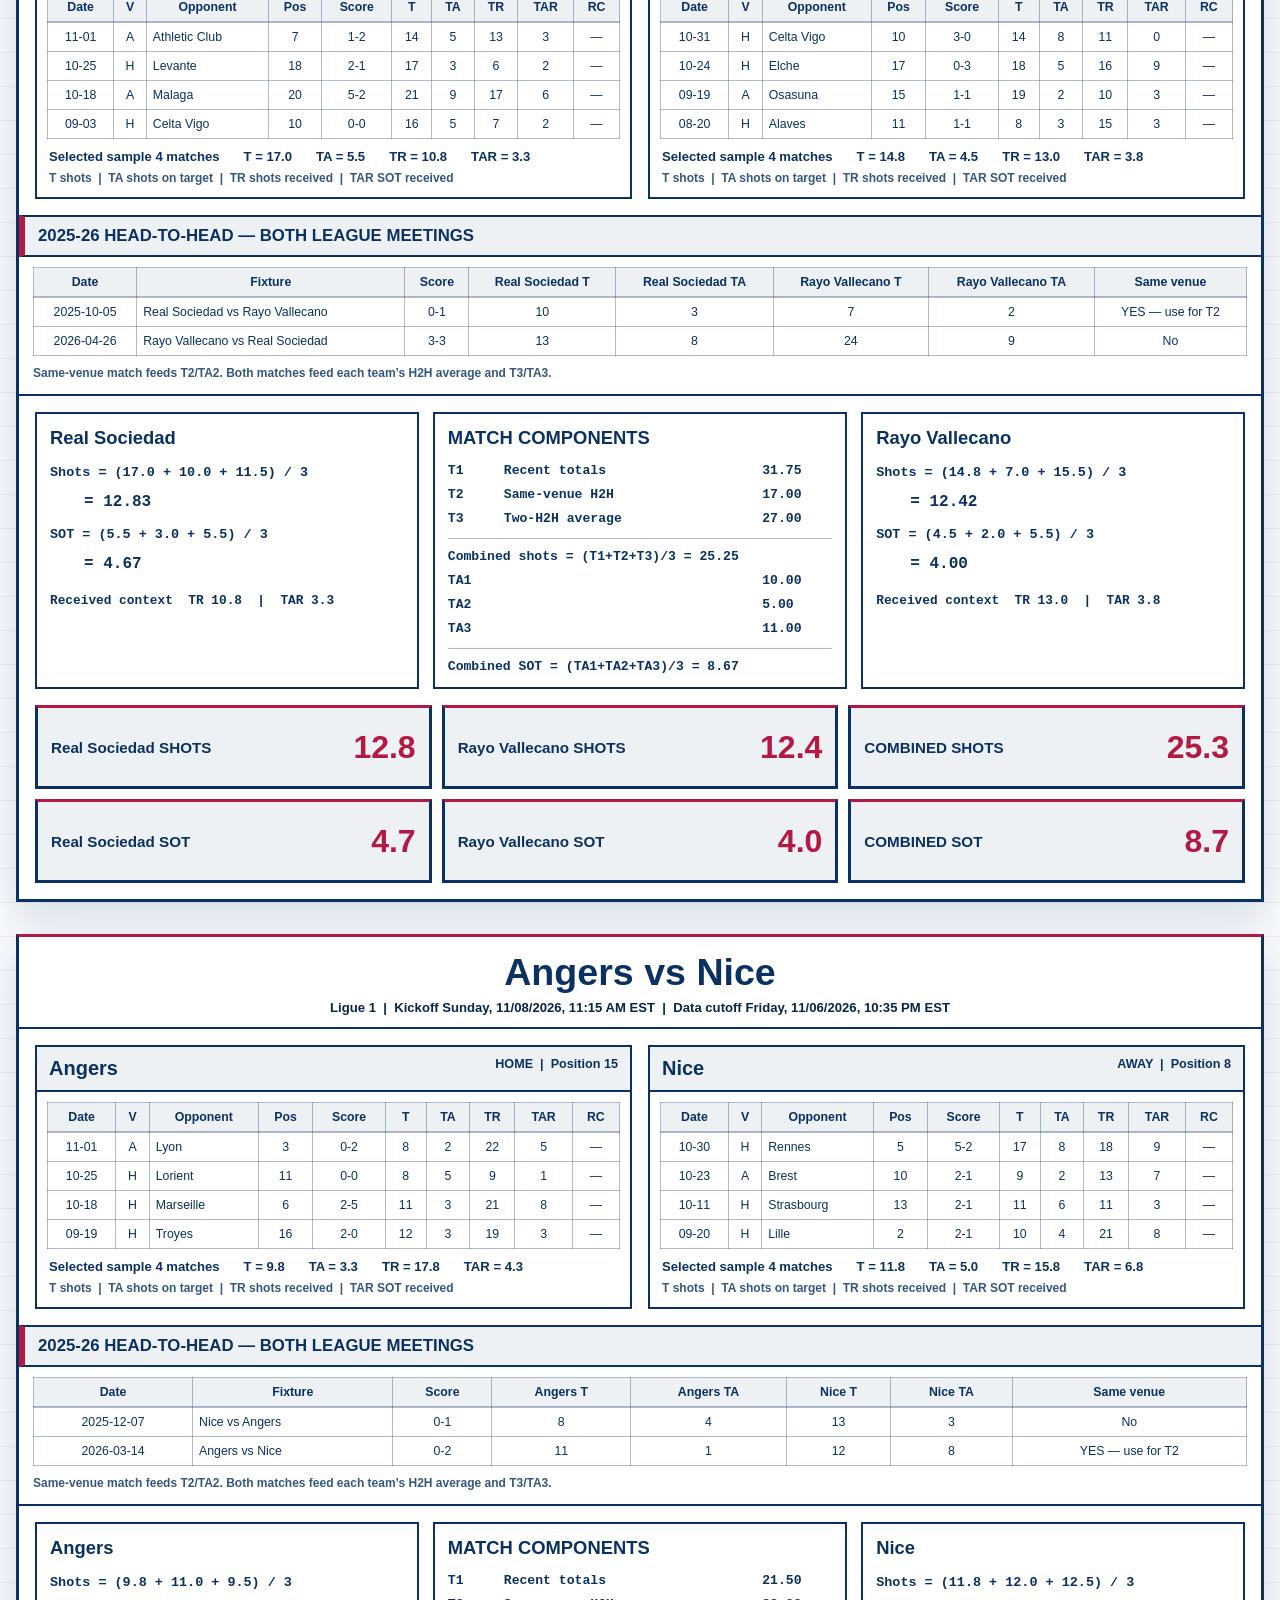
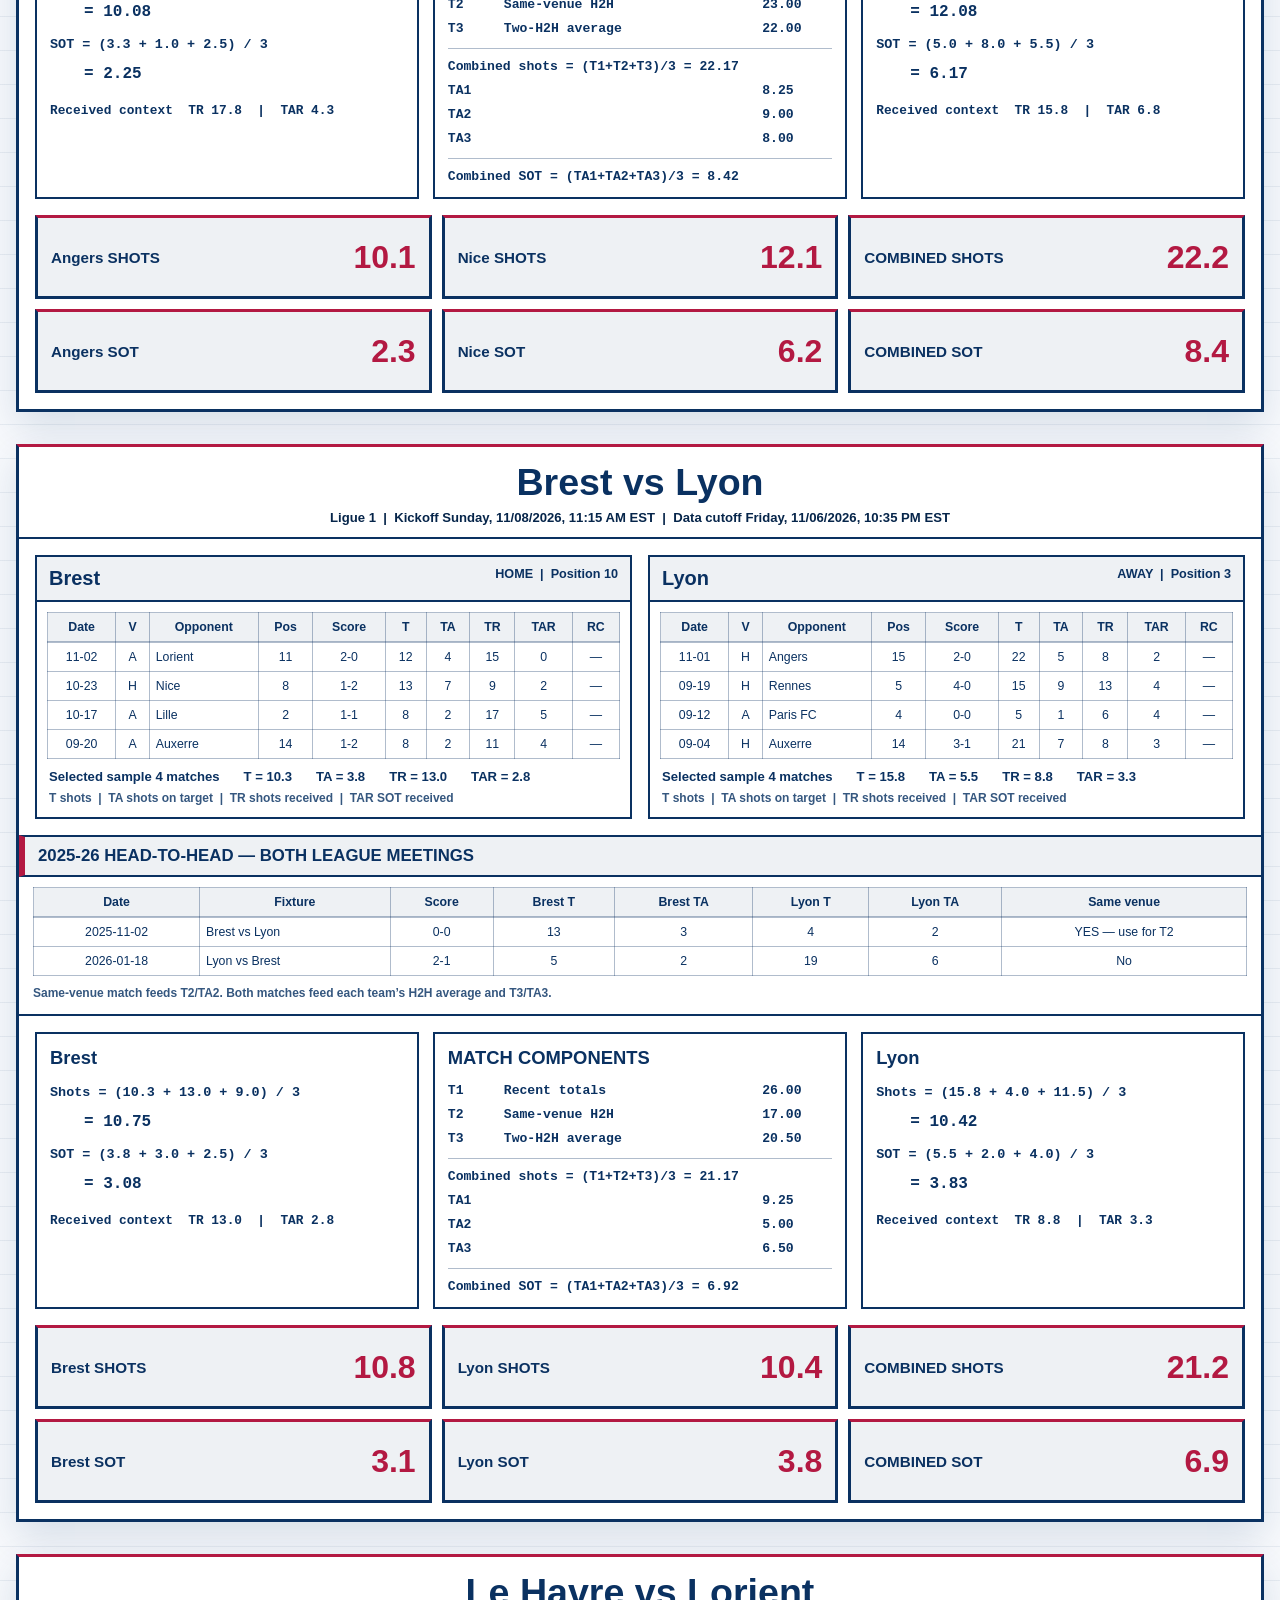
==== commit 8b957557: "Weekly refresh 2026-11-07T03:35:09Z" ====
--- a/index.html
+++ b/index.html
@@ -10,7 +10,7 @@
 </head>
 <body>
   <header class="site-header">
-    <p>UNDERSTAT · FORMULA v1.1.0 · MONDAY 12:00 AM EASTERN REFRESH</p>
+    <p>FOOTBALL-DATA.CO.UK · FORMULA v1.1.0 · REFRESH MON 12:00 AM, TUE 12:00 PM, FRI 1:00 PM EASTERN</p>
     <h1>SHOT & SHOTS-ON-TARGET FORECAST WORKSHEETS</h1>
     <nav aria-label="Dashboard views"><a href="./league-one-newcomers/" style="display:inline-block;margin-top:14px;padding:9px 14px;color:#fff;background:#b31942;border:2px solid #fff;font-weight:900;text-decoration:none;letter-spacing:.04em;text-transform:uppercase">League One Newcomers</a></nav>
   </header>
